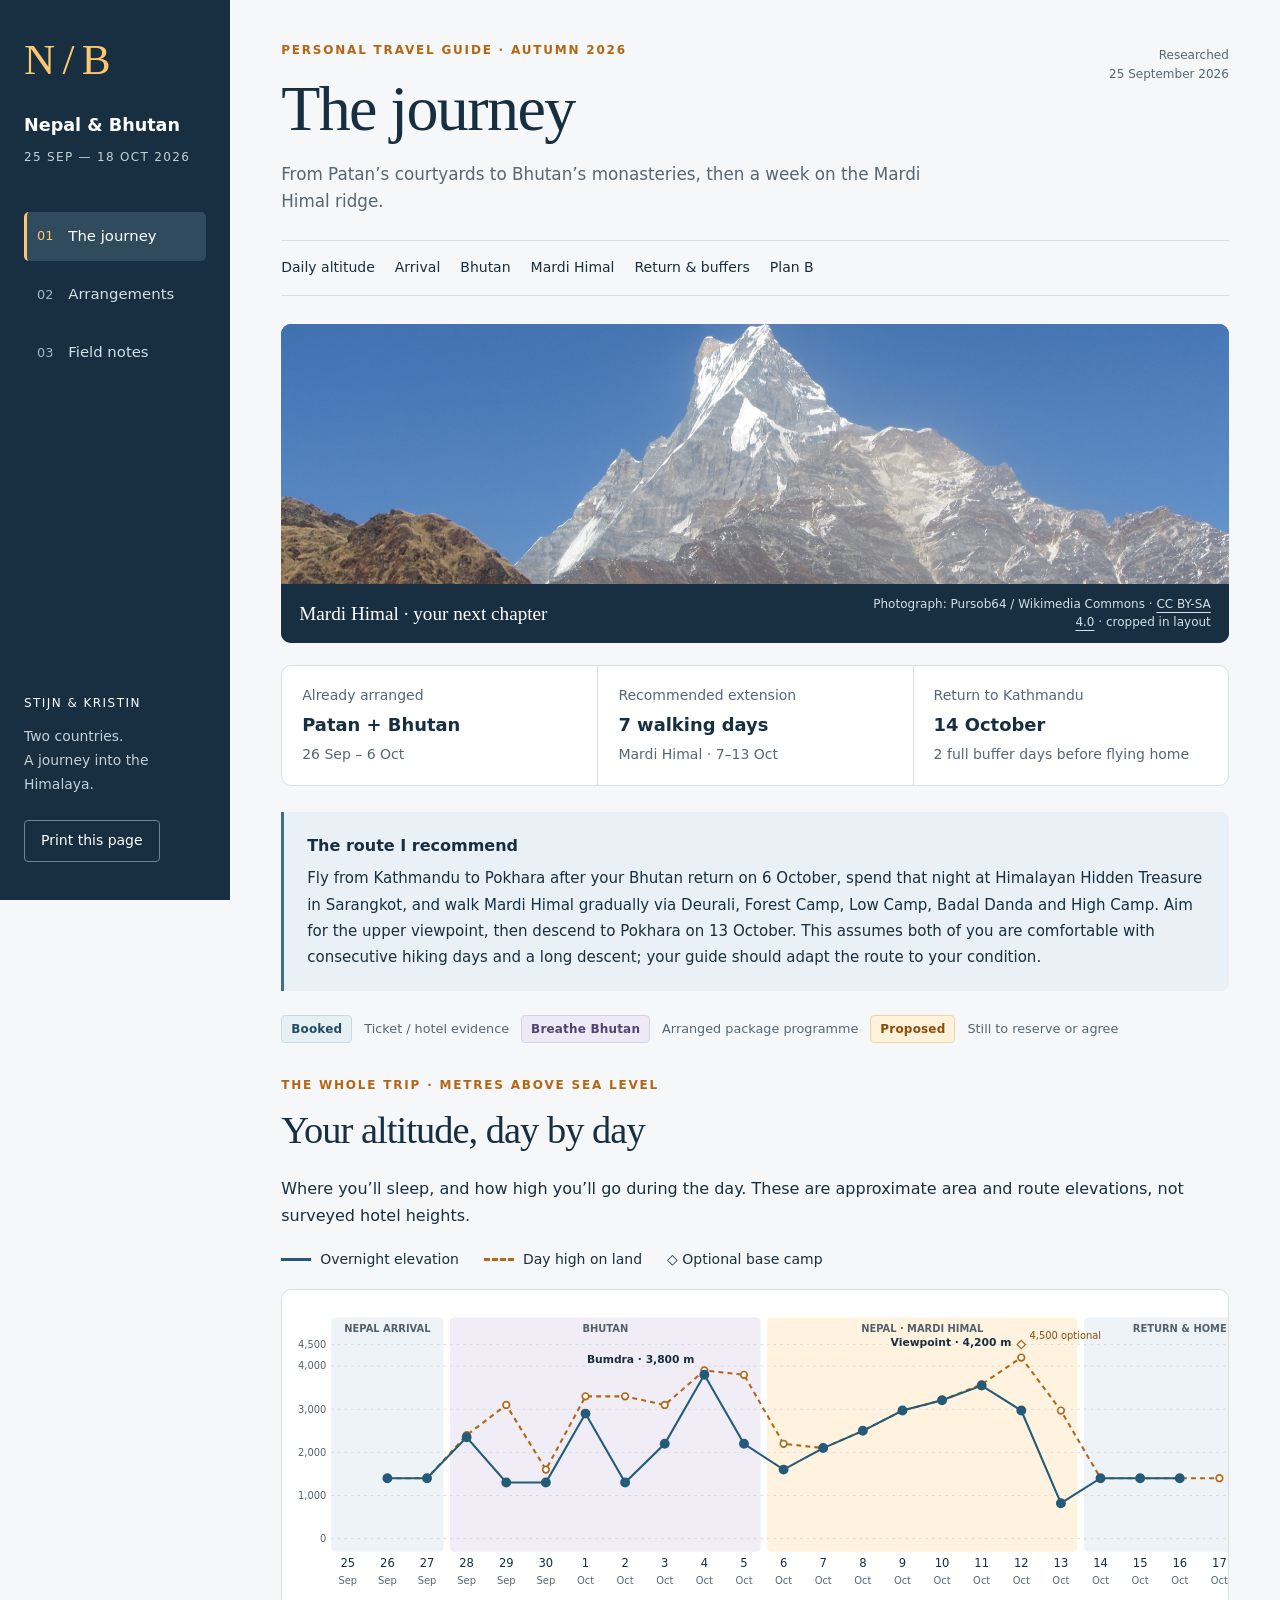
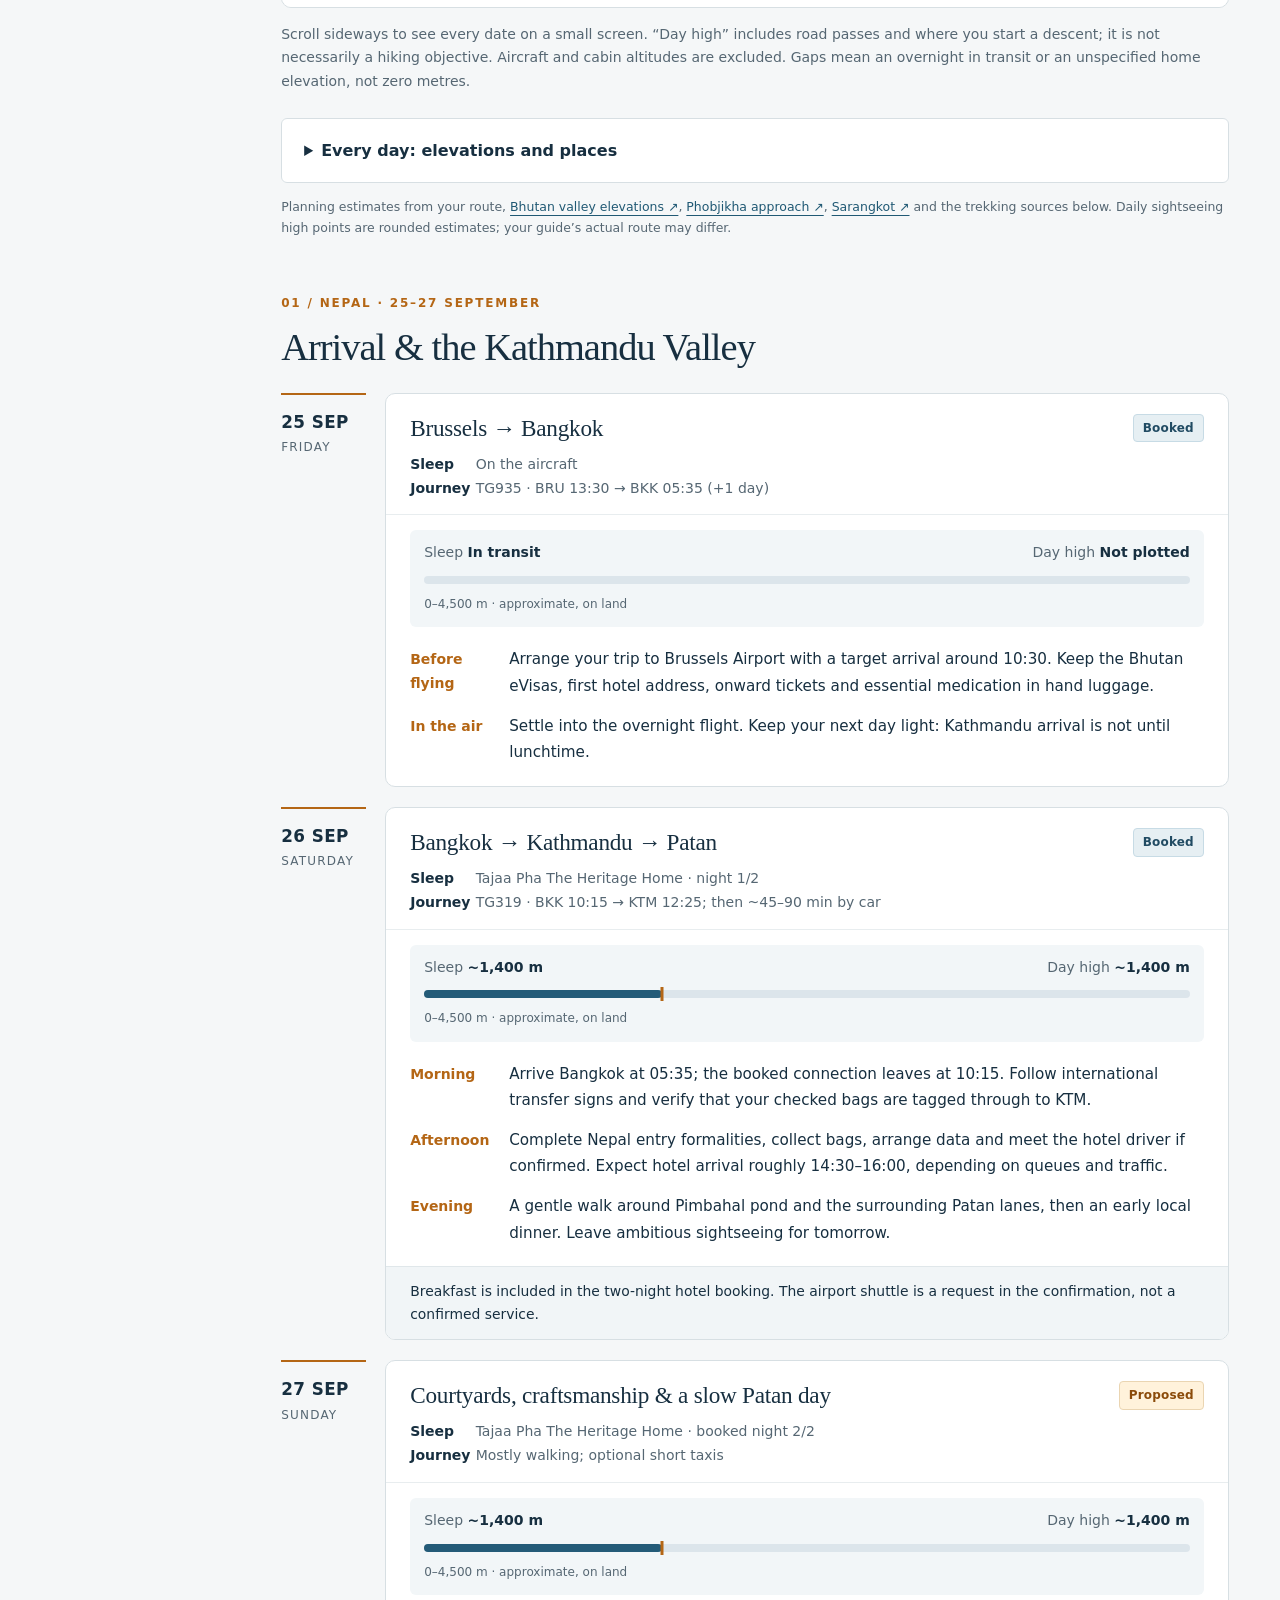
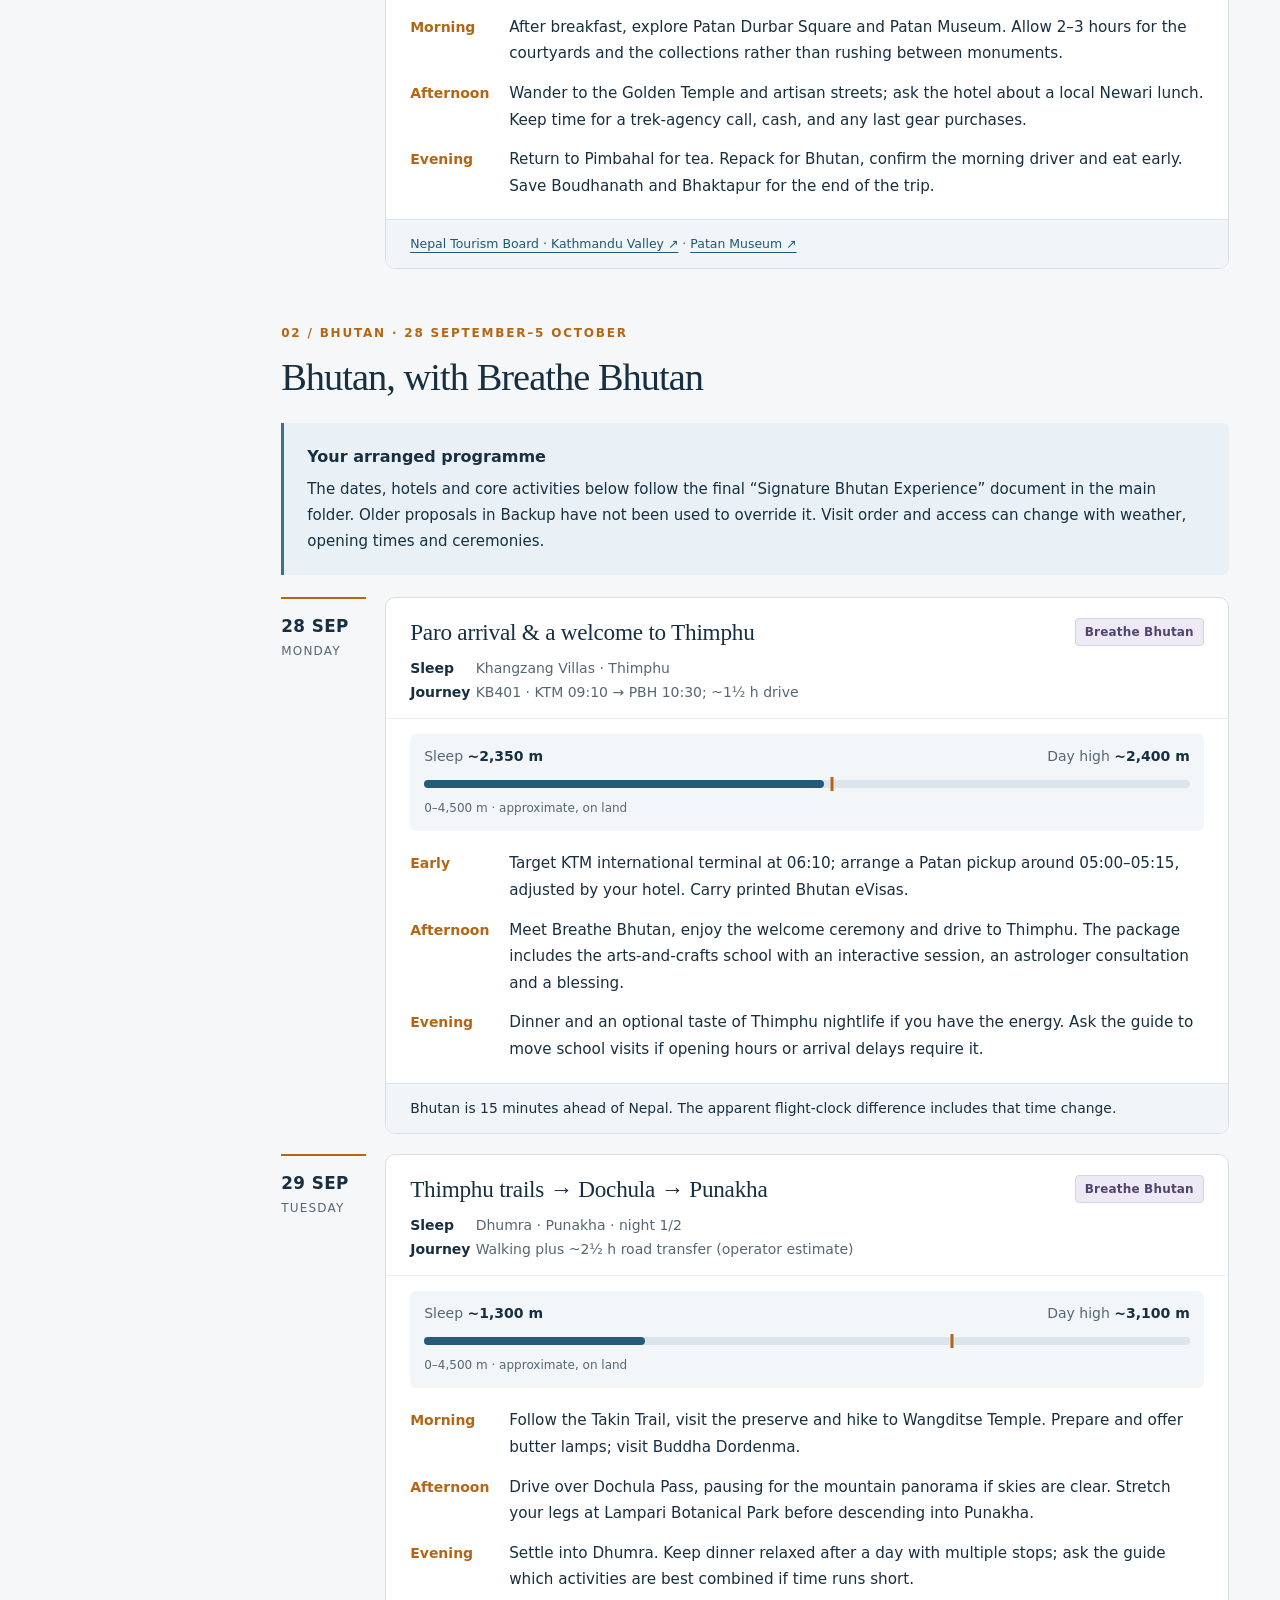
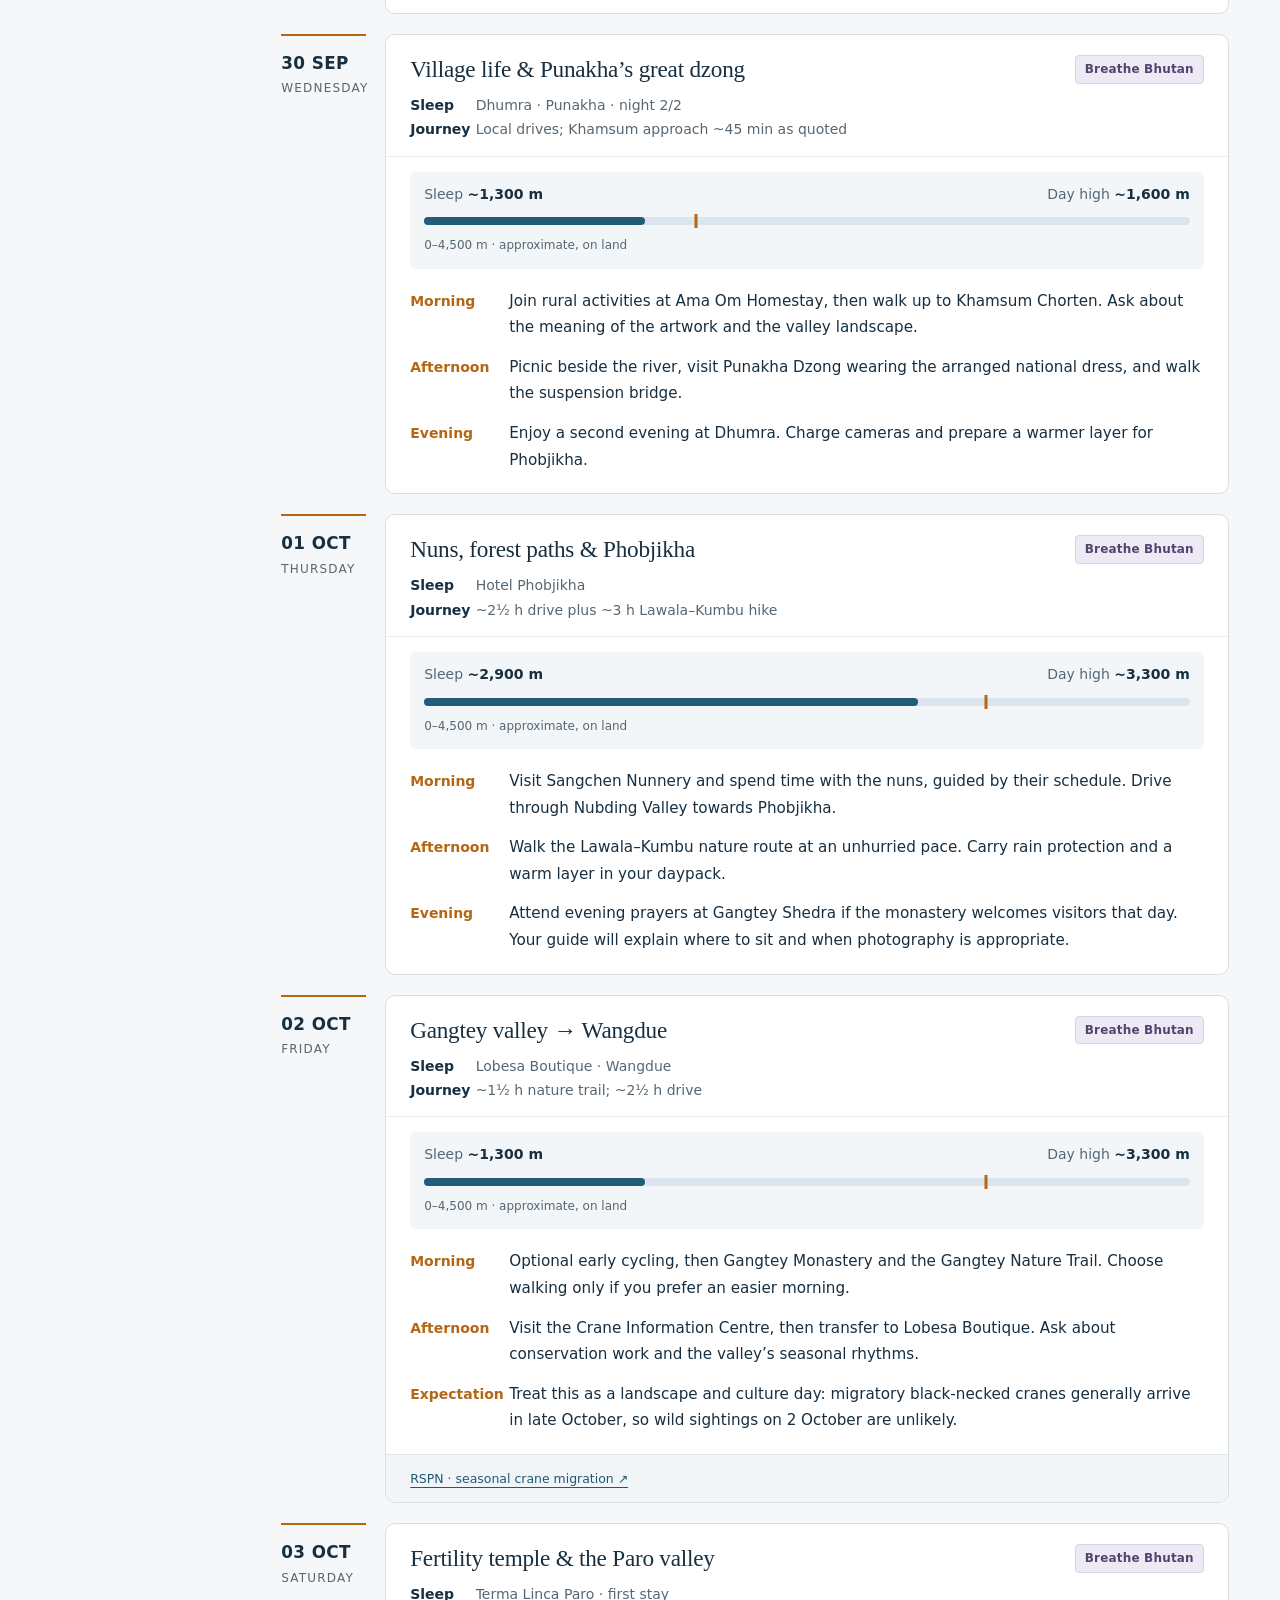
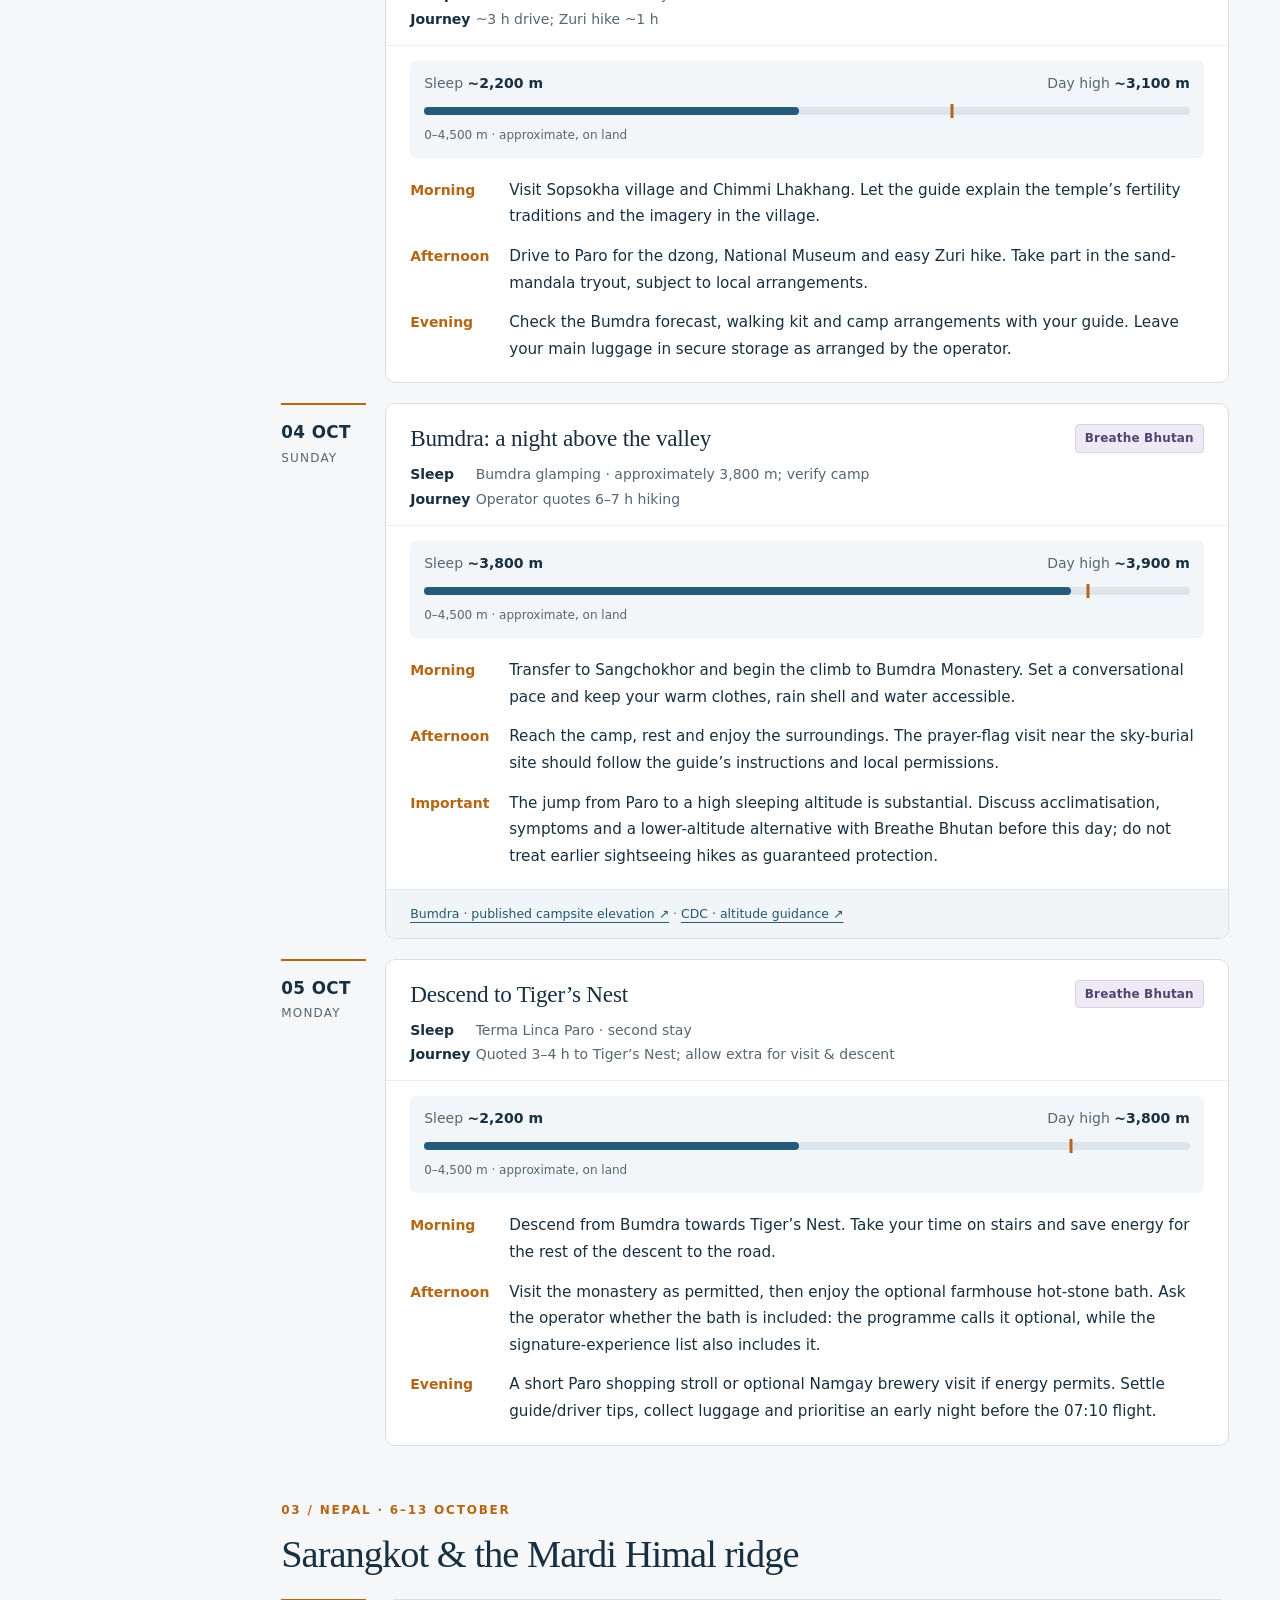
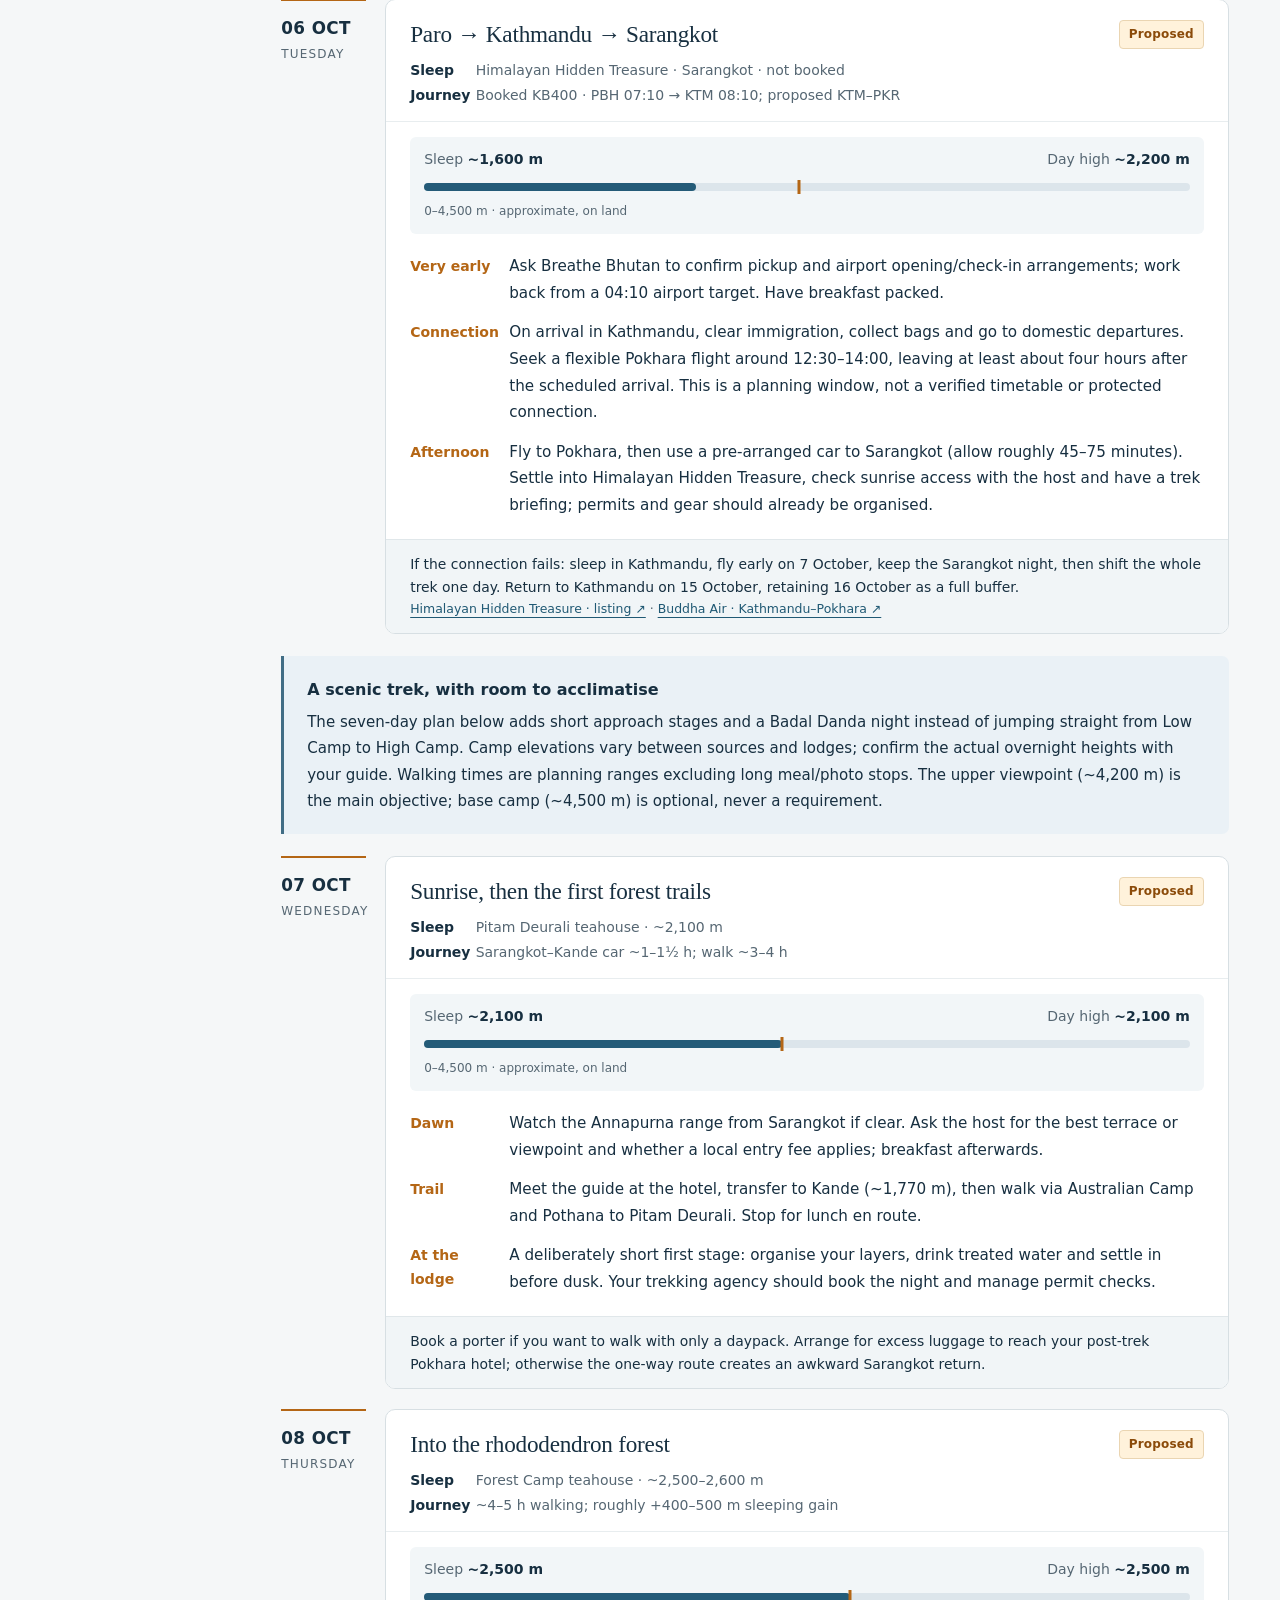
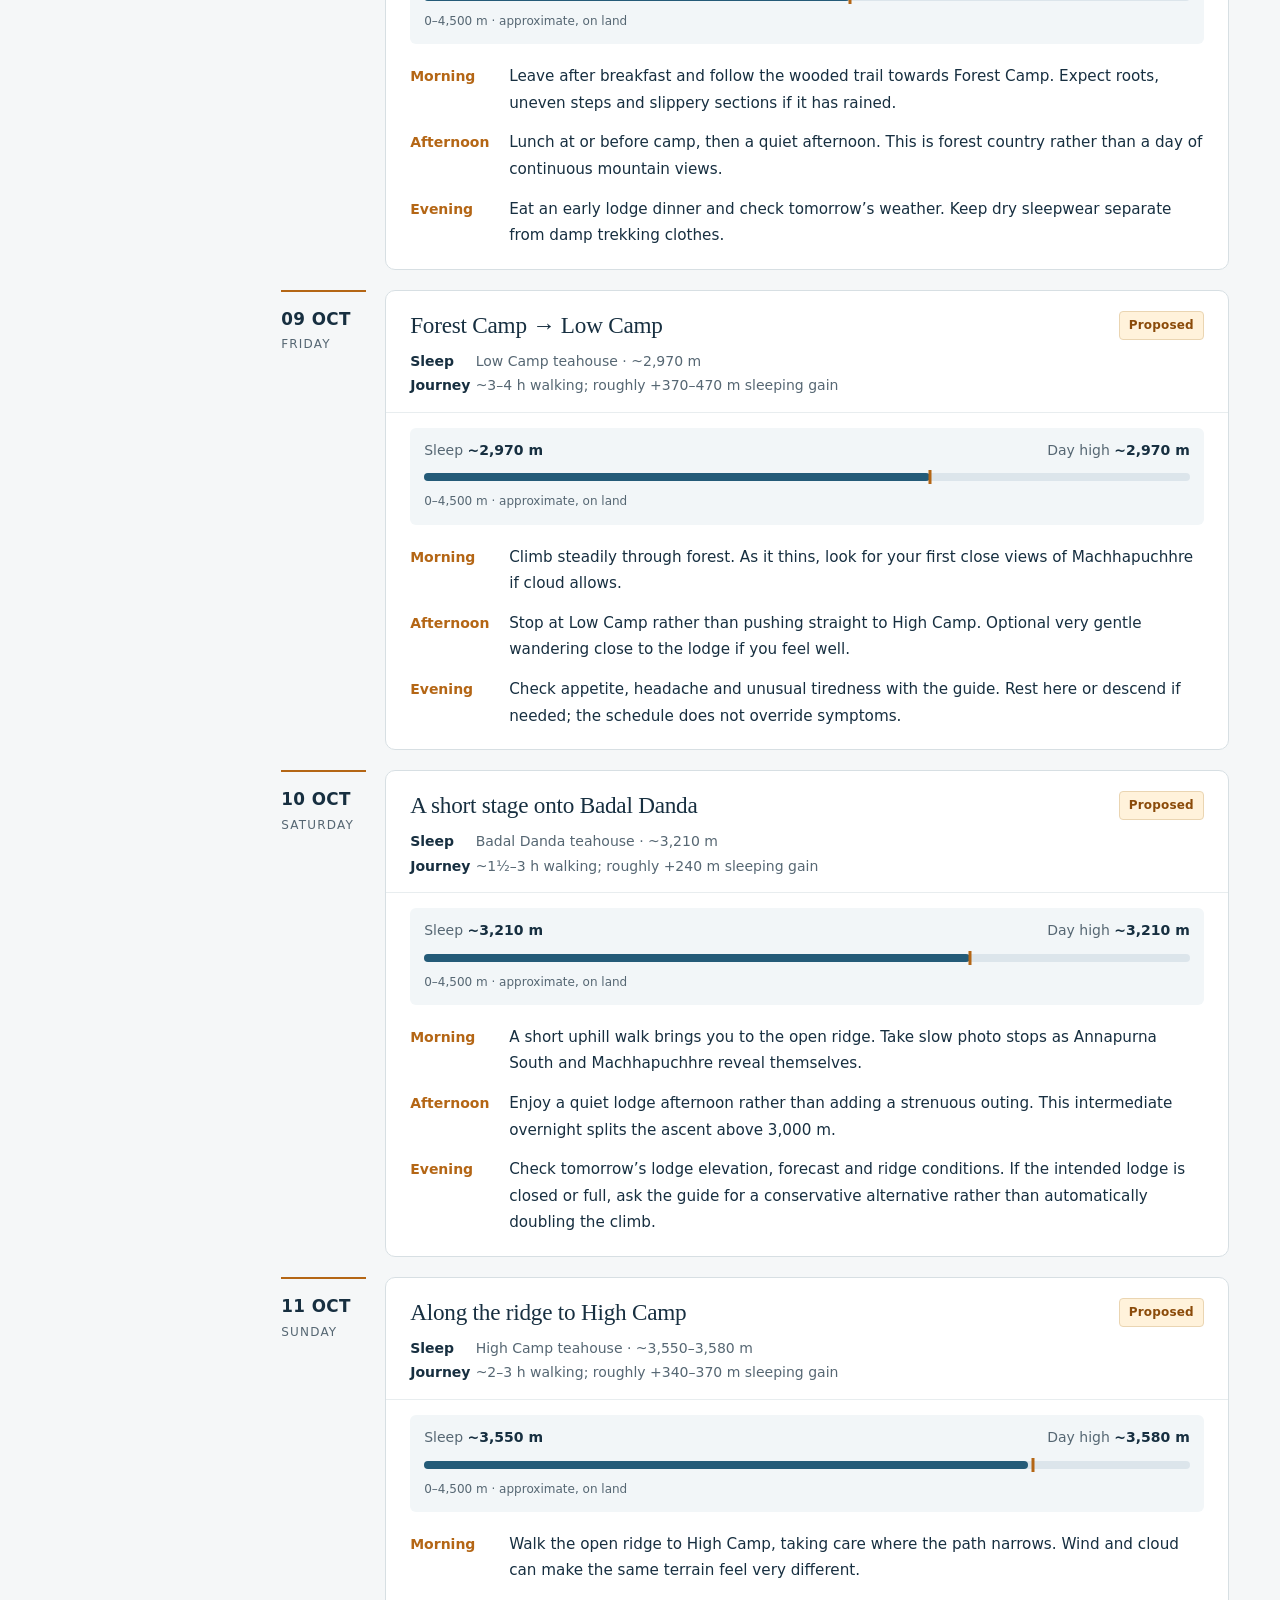
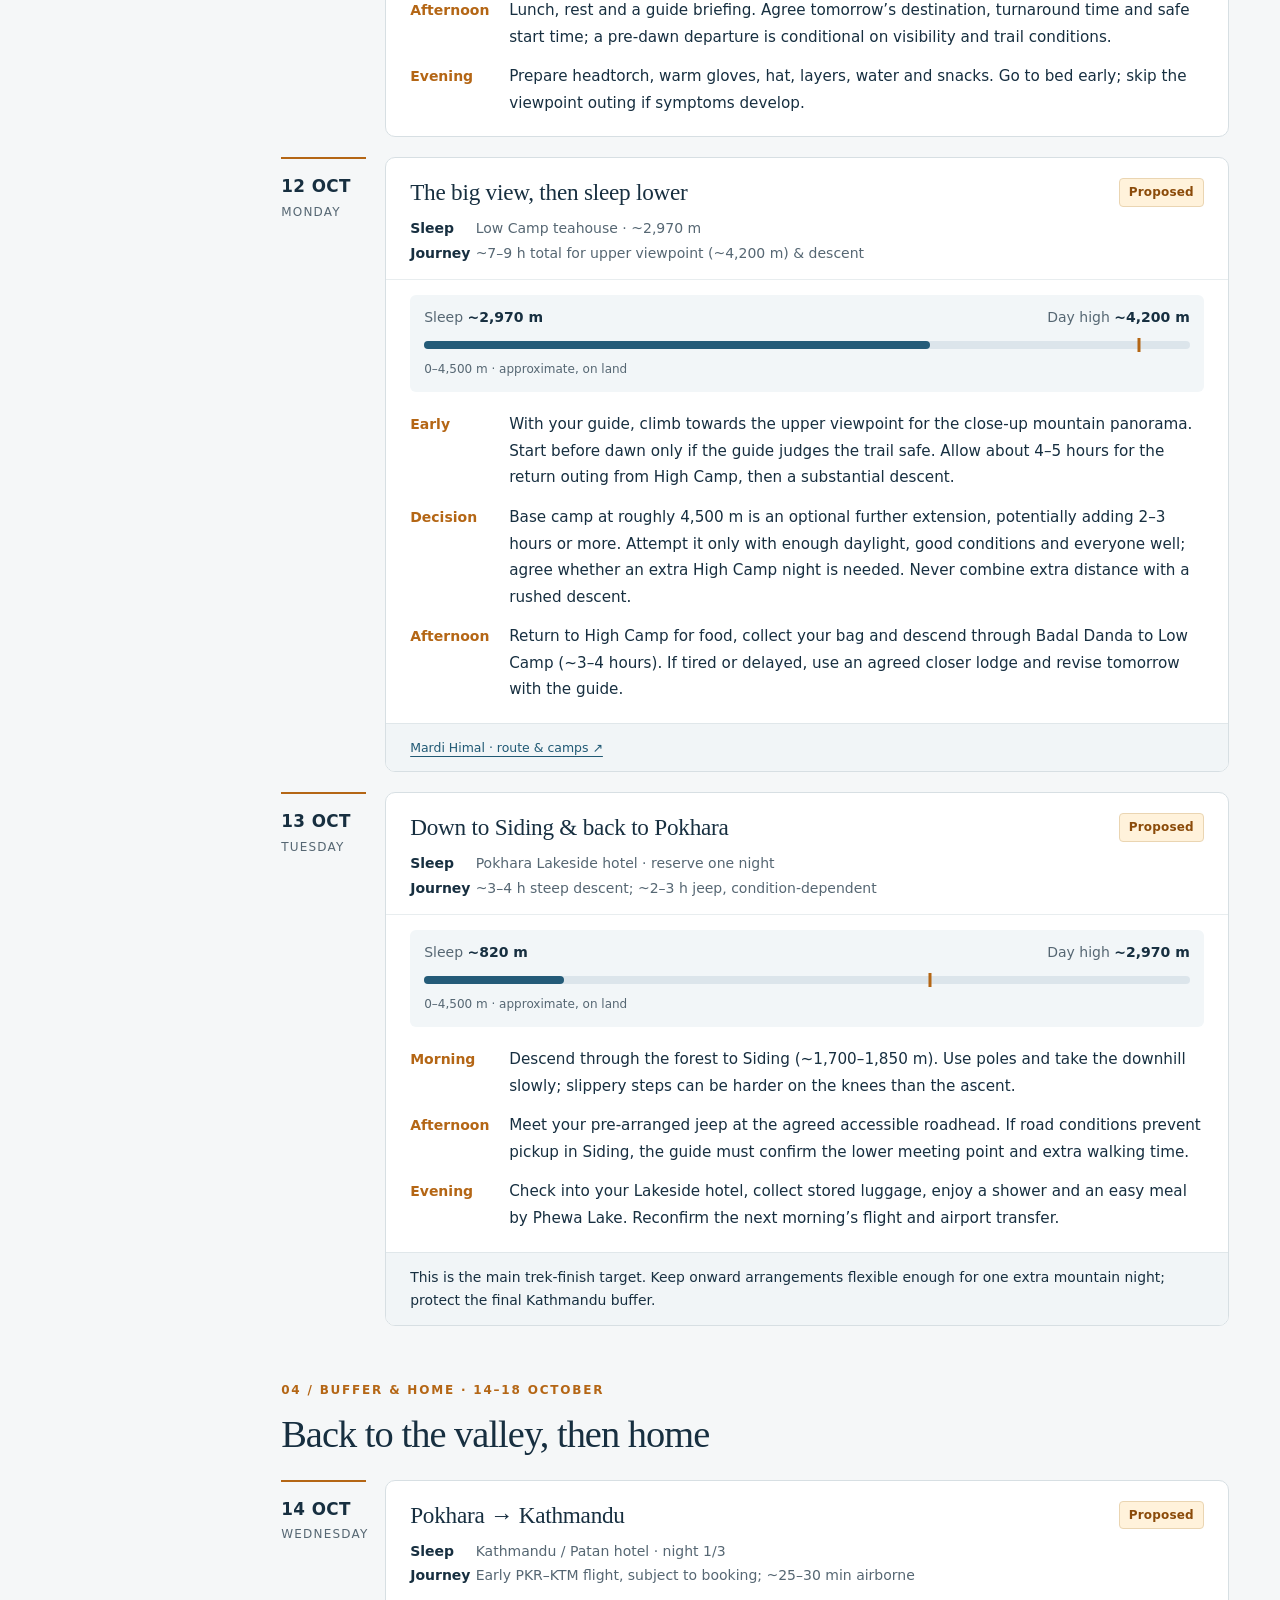
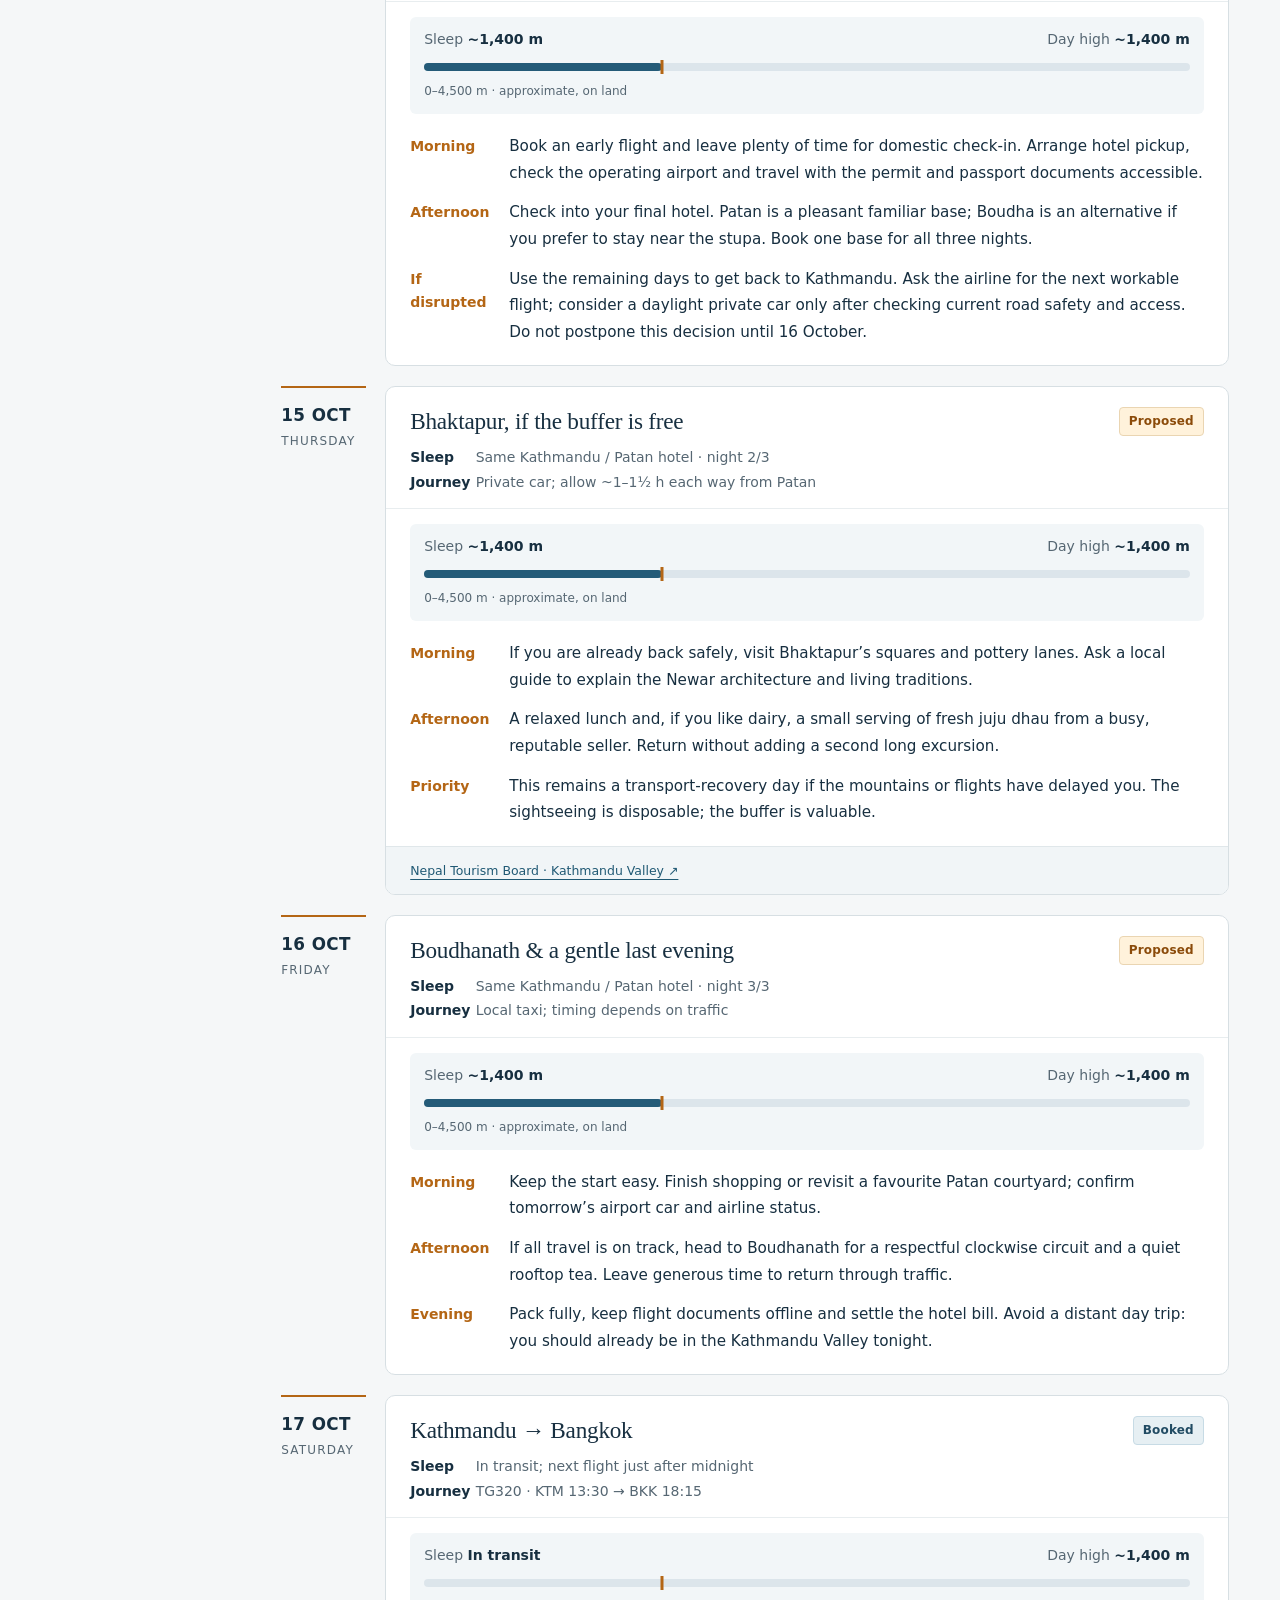
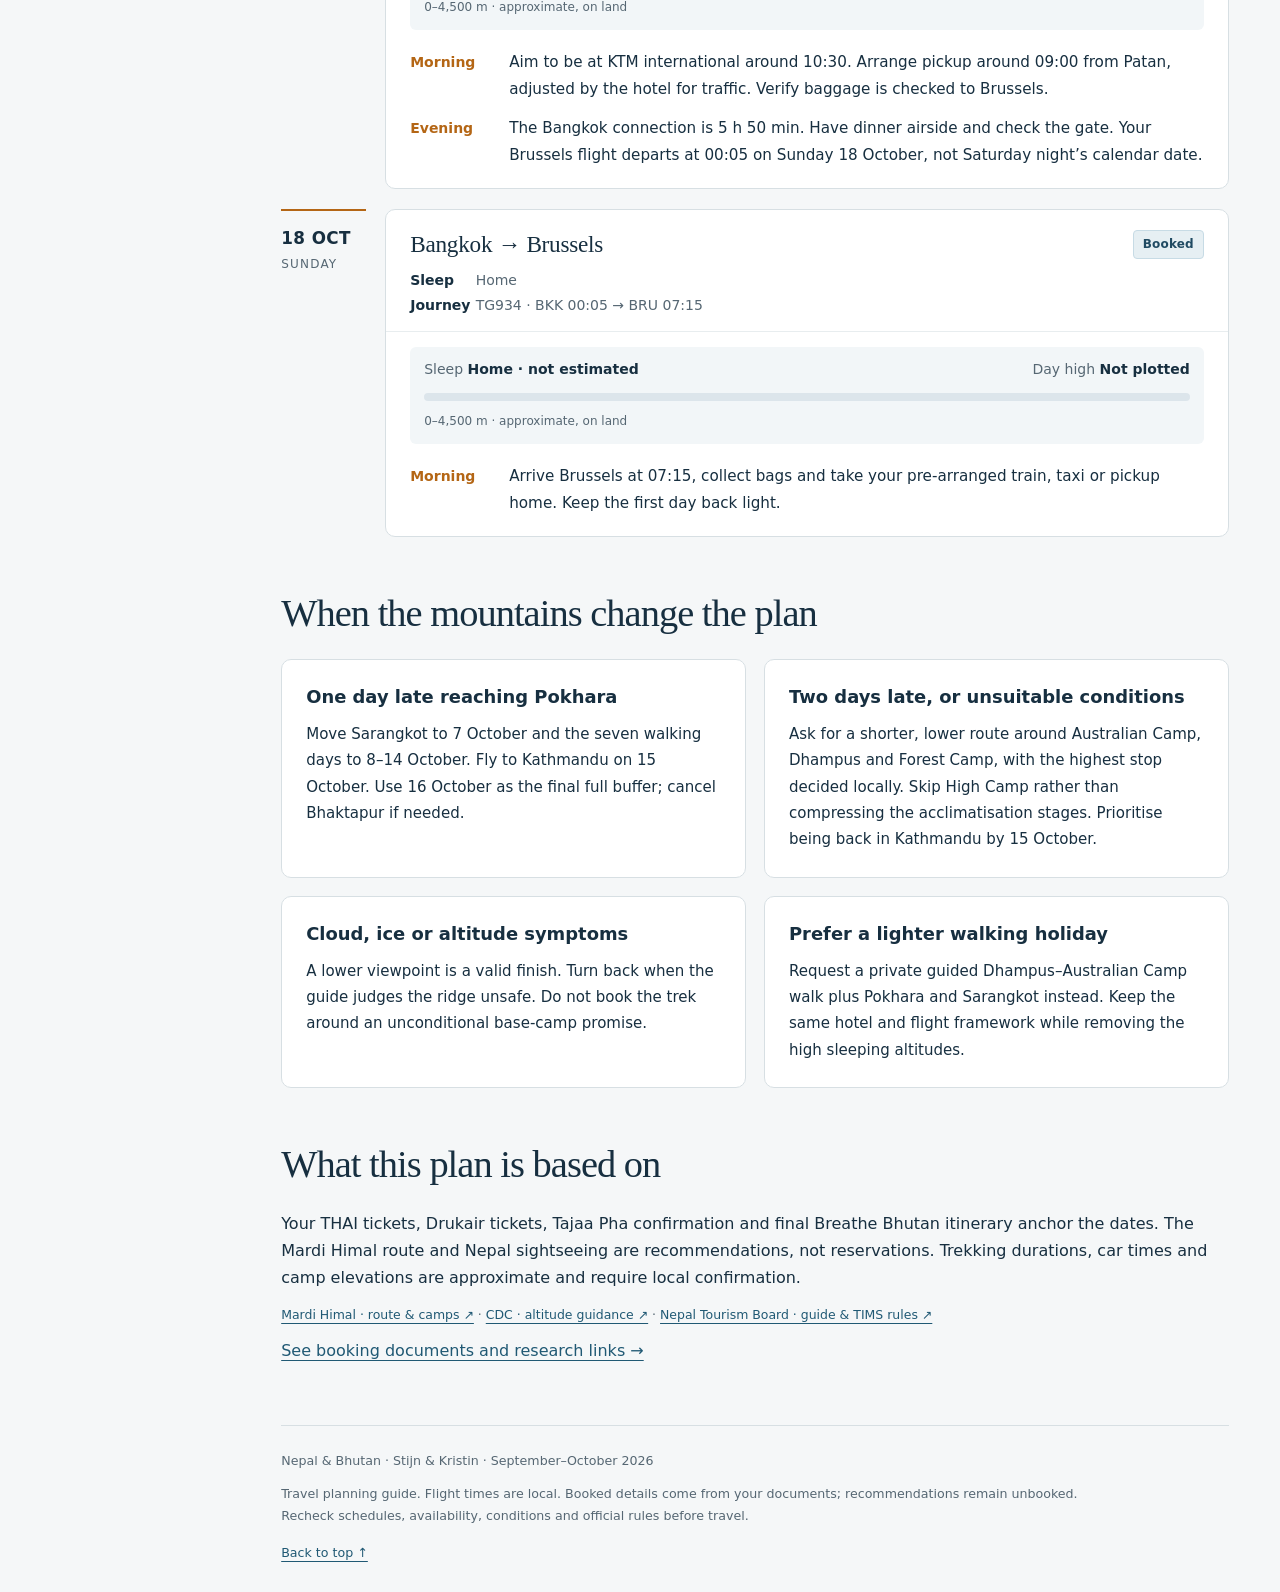
==== index.html @ 724f3aeb "Publish Nepal and Bhutan 2026 travel website" ====
<!doctype html><html lang="en"><head><meta charset="utf-8"><meta name="viewport" content="width=device-width,initial-scale=1"><meta name="description" content="From Patan’s courtyards to Bhutan’s monasteries, then a week on the Mardi Himal ridge."><title>The journey · Nepal & Bhutan 2026</title><link rel="stylesheet" href="style.css"><link rel="icon" type="image/svg+xml" href="data:image/svg+xml,%3Csvg xmlns='http://www.w3.org/2000/svg' viewBox='0 0 40 40'%3E%3Crect width='40' height='40' rx='8' fill='%23172f40'/%3E%3Cpath d='M6 30L18 10l6 10 4-6 7 16' fill='none' stroke='%23ffc76d' stroke-width='3'/%3E%3C/svg%3E"><script src="script.js" defer></script></head><body><a class="skip" href="#main">Skip to content</a><div class="shell"><aside class="sidebar"><a class="brand" href="index.html"><span class="brand-mark">N / B</span><strong>Nepal & Bhutan</strong><span>25 SEP — 18 OCT 2026</span></a><nav aria-label="Main pages"><a href="index.html" aria-current="page"><span>01</span>The journey</a><a href="arrangements.html" ><span>02</span>Arrangements</a><a href="tips.html" ><span>03</span>Field notes</a></nav><div class="side-bottom"><p>STIJN & KRISTIN</p><p>Two countries.<br>A journey into the Himalaya.</p><button class="print" type="button">Print this page</button></div></aside><main id="main"><header class="page-heading"><div><p class="eyebrow">PERSONAL TRAVEL GUIDE · AUTUMN 2026</p><h1>The journey</h1><p class="intro">From Patan’s courtyards to Bhutan’s monasteries, then a week on the Mardi Himal ridge.</p></div><span class="edition">Researched<br><strong>25 September 2026</strong></span></header><nav class="jump" aria-label="On this page"><a href="#altitudes">Daily altitude</a><a href="#nepal-start">Arrival</a><a href="#bhutan">Bhutan</a><a href="#mardi">Mardi Himal</a><a href="#home">Return & buffers</a><a href="#alternatives">Plan B</a></nav><figure class="hero"><img src="mardi-himal.jpg" alt="Machhapuchhre and the Mardi Himal ridge seen from High Camp" width="1800" height="1012"><figcaption><span>Mardi Himal · your next chapter</span><small>Photograph: Pursob64 / Wikimedia Commons · <a href="https://commons.wikimedia.org/wiki/File:Mardi_Himal_High_Camp_View.jpg">CC BY-SA 4.0</a> · cropped in layout</small></figcaption></figure><div class="overview"><div><span>Already arranged</span><strong>Patan + Bhutan</strong><small>26 Sep – 6 Oct</small></div><div><span>Recommended extension</span><strong>7 walking days</strong><small>Mardi Himal · 7–13 Oct</small></div><div><span>Return to Kathmandu</span><strong>14 October</strong><small>2 full buffer days before flying home</small></div></div><aside class="notice "><strong>The route I recommend</strong><p>Fly from Kathmandu to Pokhara after your Bhutan return on 6 October, spend that night at Himalayan Hidden Treasure in Sarangkot, and walk Mardi Himal gradually via Deurali, Forest Camp, Low Camp, Badal Danda and High Camp. Aim for the upper viewpoint, then descend to Pokhara on 13 October. This assumes both of you are comfortable with consecutive hiking days and a long descent; your guide should adapt the route to your condition.</p></aside><p class="legend"><span class="badge booked">Booked</span> Ticket / hotel evidence <span class="badge included">Breathe Bhutan</span> Arranged package programme <span class="badge proposed">Proposed</span> Still to reserve or agree</p><section id="altitudes" class="section altitude-section"><div class="section-title"><span class="eyebrow">THE WHOLE TRIP · METRES ABOVE SEA LEVEL</span><h2>Your altitude, day by day</h2></div><p>Where you’ll sleep, and how high you’ll go during the day. These are approximate area and route elevations, not surveyed hotel heights.</p><div class="altitude-key"><span><i class="alt-key-sleep"></i>Overnight elevation</span><span><i class="alt-key-high"></i>Day high on land</span><span>◇ Optional base camp</span></div><div class="altitude-scroll" tabindex="0" role="region" aria-label="Full-trip altitude chart; scroll horizontally on smaller screens"><svg xmlns="http://www.w3.org/2000/svg" viewBox="0 0 1260 365" role="img" aria-labelledby="alt-chart-title alt-chart-desc"><title id="alt-chart-title">Daily altitude, 25 September to 18 October 2026</title><desc id="alt-chart-desc">Solid blue line: overnight elevation. Dashed amber line: highest planned elevation on land, including road passes and the starting point of descent days. Bumdra overnight about 3,800 metres; Mardi Himal upper viewpoint about 4,200 metres. Travel nights have gaps. A complete daily table follows.</desc><rect x="50" y="15" width="136" height="284" rx="5" fill="#edf3f7"/><text x="118.0" y="33" text-anchor="middle" font-size="12" font-weight="600" fill="#52616c">NEPAL ARRIVAL</text><rect x="194" y="15" width="376" height="284" rx="5" fill="#f0edf6"/><text x="382.0" y="33" text-anchor="middle" font-size="12" font-weight="600" fill="#52616c">BHUTAN</text><rect x="578" y="15" width="376" height="284" rx="5" fill="#fff3df"/><text x="766.0" y="33" text-anchor="middle" font-size="12" font-weight="600" fill="#52616c">NEPAL · MARDI HIMAL</text><rect x="962" y="15" width="232" height="284" rx="5" fill="#edf3f7"/><text x="1078.0" y="33" text-anchor="middle" font-size="12" font-weight="600" fill="#52616c">RETURN &amp; HOME</text><line x1="50" y1="283.0" x2="1200" y2="283.0" stroke="#ced8de" stroke-dasharray="3 5"/><text x="44" y="287.0" text-anchor="end" font-size="12" fill="#52616c">0</text><line x1="50" y1="230.77777777777777" x2="1200" y2="230.77777777777777" stroke="#ced8de" stroke-dasharray="3 5"/><text x="44" y="234.77777777777777" text-anchor="end" font-size="12" fill="#52616c">1,000</text><line x1="50" y1="178.55555555555554" x2="1200" y2="178.55555555555554" stroke="#ced8de" stroke-dasharray="3 5"/><text x="44" y="182.55555555555554" text-anchor="end" font-size="12" fill="#52616c">2,000</text><line x1="50" y1="126.33333333333334" x2="1200" y2="126.33333333333334" stroke="#ced8de" stroke-dasharray="3 5"/><text x="44" y="130.33333333333334" text-anchor="end" font-size="12" fill="#52616c">3,000</text><line x1="50" y1="74.11111111111111" x2="1200" y2="74.11111111111111" stroke="#ced8de" stroke-dasharray="3 5"/><text x="44" y="78.11111111111111" text-anchor="end" font-size="12" fill="#52616c">4,000</text><line x1="50" y1="48.0" x2="1200" y2="48.0" stroke="#ced8de" stroke-dasharray="3 5"/><text x="44" y="52.0" text-anchor="end" font-size="12" fill="#52616c">4,500</text><polyline points="118,209.89 166,209.89 214,157.67 262,121.11 310,199.44 358,110.67 406,110.67 454,121.11 502,79.33 550,84.56 598,168.11 646,173.33 694,152.44 742,127.90 790,115.37 838,96.04 886,63.67 934,127.90 982,209.89 1030,209.89 1078,209.89 1126,209.89" fill="none" stroke="#b46615" stroke-width="2.5" stroke-dasharray="6 5"/><circle cx="118" cy="209.89" r="4" fill="#fff" stroke="#b46615" stroke-width="2"><title>26 Sep: day high ~1,400 m · Patan</title></circle><circle cx="166" cy="209.89" r="4" fill="#fff" stroke="#b46615" stroke-width="2"><title>27 Sep: day high ~1,400 m · Patan</title></circle><circle cx="214" cy="157.67" r="4" fill="#fff" stroke="#b46615" stroke-width="2"><title>28 Sep: day high ~2,400 m · Thimphu</title></circle><circle cx="262" cy="121.11" r="4" fill="#fff" stroke="#b46615" stroke-width="2"><title>29 Sep: day high ~3,100 m · Punakha</title></circle><circle cx="310" cy="199.44" r="4" fill="#fff" stroke="#b46615" stroke-width="2"><title>30 Sep: day high ~1,600 m · Punakha</title></circle><circle cx="358" cy="110.67" r="4" fill="#fff" stroke="#b46615" stroke-width="2"><title>1 Oct: day high ~3,300 m · Phobjikha</title></circle><circle cx="406" cy="110.67" r="4" fill="#fff" stroke="#b46615" stroke-width="2"><title>2 Oct: day high ~3,300 m · Wangdue / Lobesa</title></circle><circle cx="454" cy="121.11" r="4" fill="#fff" stroke="#b46615" stroke-width="2"><title>3 Oct: day high ~3,100 m · Paro</title></circle><circle cx="502" cy="79.33" r="4" fill="#fff" stroke="#b46615" stroke-width="2"><title>4 Oct: day high ~3,900 m · Bumdra camp</title></circle><circle cx="550" cy="84.56" r="4" fill="#fff" stroke="#b46615" stroke-width="2"><title>5 Oct: day high ~3,800 m · Paro</title></circle><circle cx="598" cy="168.11" r="4" fill="#fff" stroke="#b46615" stroke-width="2"><title>6 Oct: day high ~2,200 m · Sarangkot</title></circle><circle cx="646" cy="173.33" r="4" fill="#fff" stroke="#b46615" stroke-width="2"><title>7 Oct: day high ~2,100 m · Pitam Deurali</title></circle><circle cx="694" cy="152.44" r="4" fill="#fff" stroke="#b46615" stroke-width="2"><title>8 Oct: day high ~2,500 m · Forest Camp</title></circle><circle cx="742" cy="127.90" r="4" fill="#fff" stroke="#b46615" stroke-width="2"><title>9 Oct: day high ~2,970 m · Low Camp</title></circle><circle cx="790" cy="115.37" r="4" fill="#fff" stroke="#b46615" stroke-width="2"><title>10 Oct: day high ~3,210 m · Badal Danda</title></circle><circle cx="838" cy="96.04" r="4" fill="#fff" stroke="#b46615" stroke-width="2"><title>11 Oct: day high ~3,580 m · High Camp</title></circle><circle cx="886" cy="63.67" r="4" fill="#fff" stroke="#b46615" stroke-width="2"><title>12 Oct: day high ~4,200 m · Low Camp</title></circle><circle cx="934" cy="127.90" r="4" fill="#fff" stroke="#b46615" stroke-width="2"><title>13 Oct: day high ~2,970 m · Pokhara</title></circle><circle cx="982" cy="209.89" r="4" fill="#fff" stroke="#b46615" stroke-width="2"><title>14 Oct: day high ~1,400 m · Kathmandu / Patan</title></circle><circle cx="1030" cy="209.89" r="4" fill="#fff" stroke="#b46615" stroke-width="2"><title>15 Oct: day high ~1,400 m · Kathmandu / Patan</title></circle><circle cx="1078" cy="209.89" r="4" fill="#fff" stroke="#b46615" stroke-width="2"><title>16 Oct: day high ~1,400 m · Kathmandu / Patan</title></circle><circle cx="1126" cy="209.89" r="4" fill="#fff" stroke="#b46615" stroke-width="2"><title>17 Oct: day high ~1,400 m · In transit</title></circle><polyline points="118,209.89 166,209.89 214,160.28 262,215.11 310,215.11 358,131.56 406,215.11 454,168.11 502,84.56 550,168.11 598,199.44 646,173.33 694,152.44 742,127.90 790,115.37 838,97.61 886,127.90 934,240.18 982,209.89 1030,209.89 1078,209.89" fill="none" stroke="#245b78" stroke-width="2.5" stroke-dasharray=""/><circle cx="118" cy="209.89" r="5" fill="#245b78" stroke="#245b78" stroke-width="2"><title>26 Sep: sleep ~1,400 m · Patan</title></circle><circle cx="166" cy="209.89" r="5" fill="#245b78" stroke="#245b78" stroke-width="2"><title>27 Sep: sleep ~1,400 m · Patan</title></circle><circle cx="214" cy="160.28" r="5" fill="#245b78" stroke="#245b78" stroke-width="2"><title>28 Sep: sleep ~2,350 m · Thimphu</title></circle><circle cx="262" cy="215.11" r="5" fill="#245b78" stroke="#245b78" stroke-width="2"><title>29 Sep: sleep ~1,300 m · Punakha</title></circle><circle cx="310" cy="215.11" r="5" fill="#245b78" stroke="#245b78" stroke-width="2"><title>30 Sep: sleep ~1,300 m · Punakha</title></circle><circle cx="358" cy="131.56" r="5" fill="#245b78" stroke="#245b78" stroke-width="2"><title>1 Oct: sleep ~2,900 m · Phobjikha</title></circle><circle cx="406" cy="215.11" r="5" fill="#245b78" stroke="#245b78" stroke-width="2"><title>2 Oct: sleep ~1,300 m · Wangdue / Lobesa</title></circle><circle cx="454" cy="168.11" r="5" fill="#245b78" stroke="#245b78" stroke-width="2"><title>3 Oct: sleep ~2,200 m · Paro</title></circle><circle cx="502" cy="84.56" r="5" fill="#245b78" stroke="#245b78" stroke-width="2"><title>4 Oct: sleep ~3,800 m · Bumdra camp</title></circle><circle cx="550" cy="168.11" r="5" fill="#245b78" stroke="#245b78" stroke-width="2"><title>5 Oct: sleep ~2,200 m · Paro</title></circle><circle cx="598" cy="199.44" r="5" fill="#245b78" stroke="#245b78" stroke-width="2"><title>6 Oct: sleep ~1,600 m · Sarangkot</title></circle><circle cx="646" cy="173.33" r="5" fill="#245b78" stroke="#245b78" stroke-width="2"><title>7 Oct: sleep ~2,100 m · Pitam Deurali</title></circle><circle cx="694" cy="152.44" r="5" fill="#245b78" stroke="#245b78" stroke-width="2"><title>8 Oct: sleep ~2,500 m · Forest Camp</title></circle><circle cx="742" cy="127.90" r="5" fill="#245b78" stroke="#245b78" stroke-width="2"><title>9 Oct: sleep ~2,970 m · Low Camp</title></circle><circle cx="790" cy="115.37" r="5" fill="#245b78" stroke="#245b78" stroke-width="2"><title>10 Oct: sleep ~3,210 m · Badal Danda</title></circle><circle cx="838" cy="97.61" r="5" fill="#245b78" stroke="#245b78" stroke-width="2"><title>11 Oct: sleep ~3,550 m · High Camp</title></circle><circle cx="886" cy="127.90" r="5" fill="#245b78" stroke="#245b78" stroke-width="2"><title>12 Oct: sleep ~2,970 m · Low Camp</title></circle><circle cx="934" cy="240.18" r="5" fill="#245b78" stroke="#245b78" stroke-width="2"><title>13 Oct: sleep ~820 m · Pokhara</title></circle><circle cx="982" cy="209.89" r="5" fill="#245b78" stroke="#245b78" stroke-width="2"><title>14 Oct: sleep ~1,400 m · Kathmandu / Patan</title></circle><circle cx="1030" cy="209.89" r="5" fill="#245b78" stroke="#245b78" stroke-width="2"><title>15 Oct: sleep ~1,400 m · Kathmandu / Patan</title></circle><circle cx="1078" cy="209.89" r="5" fill="#245b78" stroke="#245b78" stroke-width="2"><title>16 Oct: sleep ~1,400 m · Kathmandu / Patan</title></circle><text x="70" y="318" text-anchor="middle" font-size="14" fill="#172f40">25</text><text x="70" y="338" text-anchor="middle" font-size="12" fill="#566773">Sep</text><text x="118" y="318" text-anchor="middle" font-size="14" fill="#172f40">26</text><text x="118" y="338" text-anchor="middle" font-size="12" fill="#566773">Sep</text><text x="166" y="318" text-anchor="middle" font-size="14" fill="#172f40">27</text><text x="166" y="338" text-anchor="middle" font-size="12" fill="#566773">Sep</text><text x="214" y="318" text-anchor="middle" font-size="14" fill="#172f40">28</text><text x="214" y="338" text-anchor="middle" font-size="12" fill="#566773">Sep</text><text x="262" y="318" text-anchor="middle" font-size="14" fill="#172f40">29</text><text x="262" y="338" text-anchor="middle" font-size="12" fill="#566773">Sep</text><text x="310" y="318" text-anchor="middle" font-size="14" fill="#172f40">30</text><text x="310" y="338" text-anchor="middle" font-size="12" fill="#566773">Sep</text><text x="358" y="318" text-anchor="middle" font-size="14" fill="#172f40">1</text><text x="358" y="338" text-anchor="middle" font-size="12" fill="#566773">Oct</text><text x="406" y="318" text-anchor="middle" font-size="14" fill="#172f40">2</text><text x="406" y="338" text-anchor="middle" font-size="12" fill="#566773">Oct</text><text x="454" y="318" text-anchor="middle" font-size="14" fill="#172f40">3</text><text x="454" y="338" text-anchor="middle" font-size="12" fill="#566773">Oct</text><text x="502" y="318" text-anchor="middle" font-size="14" fill="#172f40">4</text><text x="502" y="338" text-anchor="middle" font-size="12" fill="#566773">Oct</text><text x="550" y="318" text-anchor="middle" font-size="14" fill="#172f40">5</text><text x="550" y="338" text-anchor="middle" font-size="12" fill="#566773">Oct</text><text x="598" y="318" text-anchor="middle" font-size="14" fill="#172f40">6</text><text x="598" y="338" text-anchor="middle" font-size="12" fill="#566773">Oct</text><text x="646" y="318" text-anchor="middle" font-size="14" fill="#172f40">7</text><text x="646" y="338" text-anchor="middle" font-size="12" fill="#566773">Oct</text><text x="694" y="318" text-anchor="middle" font-size="14" fill="#172f40">8</text><text x="694" y="338" text-anchor="middle" font-size="12" fill="#566773">Oct</text><text x="742" y="318" text-anchor="middle" font-size="14" fill="#172f40">9</text><text x="742" y="338" text-anchor="middle" font-size="12" fill="#566773">Oct</text><text x="790" y="318" text-anchor="middle" font-size="14" fill="#172f40">10</text><text x="790" y="338" text-anchor="middle" font-size="12" fill="#566773">Oct</text><text x="838" y="318" text-anchor="middle" font-size="14" fill="#172f40">11</text><text x="838" y="338" text-anchor="middle" font-size="12" fill="#566773">Oct</text><text x="886" y="318" text-anchor="middle" font-size="14" fill="#172f40">12</text><text x="886" y="338" text-anchor="middle" font-size="12" fill="#566773">Oct</text><text x="934" y="318" text-anchor="middle" font-size="14" fill="#172f40">13</text><text x="934" y="338" text-anchor="middle" font-size="12" fill="#566773">Oct</text><text x="982" y="318" text-anchor="middle" font-size="14" fill="#172f40">14</text><text x="982" y="338" text-anchor="middle" font-size="12" fill="#566773">Oct</text><text x="1030" y="318" text-anchor="middle" font-size="14" fill="#172f40">15</text><text x="1030" y="338" text-anchor="middle" font-size="12" fill="#566773">Oct</text><text x="1078" y="318" text-anchor="middle" font-size="14" fill="#172f40">16</text><text x="1078" y="338" text-anchor="middle" font-size="12" fill="#566773">Oct</text><text x="1126" y="318" text-anchor="middle" font-size="14" fill="#172f40">17</text><text x="1126" y="338" text-anchor="middle" font-size="12" fill="#566773">Oct</text><text x="1174" y="318" text-anchor="middle" font-size="14" fill="#172f40">18</text><text x="1174" y="338" text-anchor="middle" font-size="12" fill="#566773">Oct</text><path d="M886 43.0l5 5-5 5-5-5z" fill="#fff" stroke="#b46615" stroke-width="1.5"/><text x="896" y="41.0" fill="#8b4b0a" font-size="12">4,500 optional</text><text x="490" y="70.55555555555554" text-anchor="end" font-size="13" font-weight="600" fill="#172f40">Bumdra · 3,800 m</text><text x="874" y="49.66666666666666" text-anchor="end" font-size="13" font-weight="600" fill="#172f40">Viewpoint · 4,200 m</text></svg></div><p class="muted">Scroll sideways to see every date on a small screen. “Day high” includes road passes and where you start a descent; it is not necessarily a hiking objective. Aircraft and cabin altitudes are excluded. Gaps mean an overnight in transit or an unspecified home elevation, not zero metres.</p><details class="altitude-data"><summary>Every day: elevations and places</summary><div class="table-wrap"><table><thead><tr><th>Date</th><th>Overnight place</th><th>Sleep</th><th>Day high</th><th>What the estimate includes</th></tr></thead><tbody><tr><td><a href="#alt-day-0">25 Sep</a></td><td>In flight</td><td>—</td><td>—</td><td>Overnight flight; aircraft altitude excluded.</td></tr><tr><td><a href="#alt-day-1">26 Sep</a></td><td>Patan</td><td>~1,400 m</td><td>~1,400 m</td><td>Arrival in the Kathmandu Valley.</td></tr><tr><td><a href="#alt-day-2">27 Sep</a></td><td>Patan</td><td>~1,400 m</td><td>~1,400 m</td><td>Patan sightseeing.</td></tr><tr><td><a href="#alt-day-3">28 Sep</a></td><td>Thimphu</td><td>~2,350 m</td><td>~2,400 m</td><td>Paro arrival and Thimphu sightseeing; approximate valley elevations.</td></tr><tr><td><a href="#alt-day-4">29 Sep</a></td><td>Punakha</td><td>~1,300 m</td><td>~3,100 m</td><td>Day high at Dochula Pass, reached by road.</td></tr><tr><td><a href="#alt-day-5">30 Sep</a></td><td>Punakha</td><td>~1,300 m</td><td>~1,600 m</td><td>Approximate high point on the Khamsum Chorten outing.</td></tr><tr><td><a href="#alt-day-6">1 Oct</a></td><td>Phobjikha</td><td>~2,900 m</td><td>~3,300 m</td><td>Lawala pass / nature hike; exact route may vary.</td></tr><tr><td><a href="#alt-day-7">2 Oct</a></td><td>Wangdue / Lobesa</td><td>~1,300 m</td><td>~3,300 m</td><td>Valley walk and return over the pass by road.</td></tr><tr><td><a href="#alt-day-8">3 Oct</a></td><td>Paro</td><td>~2,200 m</td><td>~3,100 m</td><td>Drive back over Dochula; Paro visits and Zuri hike.</td></tr><tr><td><a href="#alt-day-9">4 Oct</a></td><td>Bumdra camp</td><td>~3,800 m</td><td>~3,900 m</td><td>Camp about 3,800 m; nearby monastery / prayer-flag visit estimated up to 3,900 m.</td></tr><tr><td><a href="#alt-day-10">5 Oct</a></td><td>Paro</td><td>~2,200 m</td><td>~3,800 m</td><td>Start at Bumdra, descend via Tiger’s Nest (about 3,100 m).</td></tr><tr><td><a href="#alt-day-11">6 Oct</a></td><td>Sarangkot</td><td>~1,600 m</td><td>~2,200 m</td><td>Start in Paro; flight elevations excluded. Sarangkot hotel area about 1,600 m.</td></tr><tr><td><a href="#alt-day-12">7 Oct</a></td><td>Pitam Deurali</td><td>~2,100 m</td><td>~2,100 m</td><td>Sarangkot sunrise, Kande and Australian Camp approach.</td></tr><tr><td><a href="#alt-day-13">8 Oct</a></td><td>Forest Camp</td><td>~2,500 m</td><td>~2,500 m</td><td>Approximate camp elevation; lodges may sit slightly higher.</td></tr><tr><td><a href="#alt-day-14">9 Oct</a></td><td>Low Camp</td><td>~2,970 m</td><td>~2,970 m</td><td>Steady forest ascent.</td></tr><tr><td><a href="#alt-day-15">10 Oct</a></td><td>Badal Danda</td><td>~3,210 m</td><td>~3,210 m</td><td>Short ascent to the ridge.</td></tr><tr><td><a href="#alt-day-16">11 Oct</a></td><td>High Camp</td><td>~3,550 m</td><td>~3,580 m</td><td>Lodges occupy slightly different elevations.</td></tr><tr><td><a href="#alt-day-17">12 Oct</a></td><td>Low Camp</td><td>~2,970 m</td><td>~4,200 m</td><td>Upper viewpoint target; optional base camp about 4,500 m is not part of the main line.</td></tr><tr><td><a href="#alt-day-18">13 Oct</a></td><td>Pokhara</td><td>~820 m</td><td>~2,970 m</td><td>Start at Low Camp; descend via Siding.</td></tr><tr><td><a href="#alt-day-19">14 Oct</a></td><td>Kathmandu / Patan</td><td>~1,400 m</td><td>~1,400 m</td><td>Flight back to Kathmandu; aircraft altitude excluded.</td></tr><tr><td><a href="#alt-day-20">15 Oct</a></td><td>Kathmandu / Patan</td><td>~1,400 m</td><td>~1,400 m</td><td>Optional Bhaktapur visit; rounded valley elevation.</td></tr><tr><td><a href="#alt-day-21">16 Oct</a></td><td>Kathmandu / Patan</td><td>~1,400 m</td><td>~1,400 m</td><td>Optional Boudhanath visit; rounded valley elevation.</td></tr><tr><td><a href="#alt-day-22">17 Oct</a></td><td>In transit</td><td>—</td><td>~1,400 m</td><td>Start in Kathmandu; evening in Bangkok, onward flight at 00:05.</td></tr><tr><td><a href="#alt-day-23">18 Oct</a></td><td>Home</td><td>—</td><td>—</td><td>Brussels arrival; home elevation not specified.</td></tr></tbody></table></div></details><p class="sources">Planning estimates from your route, <a href="https://www.bhutantravelbureau.com/about-bhutan/township-altitudes/" target="_blank" rel="noopener">Bhutan valley elevations ↗</a>, <a href="https://blog.bhutaninbound.com/2022/01/26/phobjikha-valley-bhutan/" target="_blank" rel="noopener">Phobjikha approach ↗</a>, <a href="https://pokharachamber.org.np/sarangkot/" target="_blank" rel="noopener">Sarangkot ↗</a> and the trekking sources below. Daily sightseeing high points are rounded estimates; your guide’s actual route may differ.</p></section><section id="nepal-start" class="section"><div class="section-title"><span class="eyebrow">01 / NEPAL · 25–27 SEPTEMBER</span><h2>Arrival & the Kathmandu Valley</h2></div><article class="day" ><div class="date"><strong>25 SEP</strong><span>FRIDAY</span></div><div class="day-content"><div class="day-top"><h3>Brussels → Bangkok</h3><span class="badge booked">Booked</span></div><div class="day-meta"><span><b>Sleep</b> On the aircraft</span><span><b>Journey</b> TG935 · BRU 13:30 → BKK 05:35 (+1 day)</span></div><div class="daily-altitude" id="alt-day-0"><div class="daily-altitude-text"><span>Sleep <strong>In transit</strong></span><span>Day high <strong>Not plotted</strong></span></div><div class="daily-altitude-track" aria-hidden="true"></div><span class="daily-altitude-scale">0–4,500 m · approximate, on land</span></div><dl class="day-plan"><div><dt>Before flying</dt><dd>Arrange your trip to Brussels Airport with a target arrival around 10:30. Keep the Bhutan eVisas, first hotel address, onward tickets and essential medication in hand luggage.</dd></div><div><dt>In the air</dt><dd>Settle into the overnight flight. Keep your next day light: Kathmandu arrival is not until lunchtime.</dd></div></dl></div></article><article class="day" ><div class="date"><strong>26 SEP</strong><span>SATURDAY</span></div><div class="day-content"><div class="day-top"><h3>Bangkok → Kathmandu → Patan</h3><span class="badge booked">Booked</span></div><div class="day-meta"><span><b>Sleep</b> Tajaa Pha The Heritage Home · night 1/2</span><span><b>Journey</b> TG319 · BKK 10:15 → KTM 12:25; then ~45–90 min by car</span></div><div class="daily-altitude" id="alt-day-1"><div class="daily-altitude-text"><span>Sleep <strong>~1,400 m</strong></span><span>Day high <strong>~1,400 m</strong></span></div><div class="daily-altitude-track" aria-hidden="true"><span class="daily-altitude-fill" style="width:31.11%"></span><span class="daily-altitude-peak" style="left:31.11%"></span></div><span class="daily-altitude-scale">0–4,500 m · approximate, on land</span></div><dl class="day-plan"><div><dt>Morning</dt><dd>Arrive Bangkok at 05:35; the booked connection leaves at 10:15. Follow international transfer signs and verify that your checked bags are tagged through to KTM.</dd></div><div><dt>Afternoon</dt><dd>Complete Nepal entry formalities, collect bags, arrange data and meet the hotel driver if confirmed. Expect hotel arrival roughly 14:30–16:00, depending on queues and traffic.</dd></div><div><dt>Evening</dt><dd>A gentle walk around Pimbahal pond and the surrounding Patan lanes, then an early local dinner. Leave ambitious sightseeing for tomorrow.</dd></div></dl><div class="day-extra">Breakfast is included in the two-night hotel booking. The airport shuttle is a request in the confirmation, not a confirmed service.</div></div></article><article class="day" ><div class="date"><strong>27 SEP</strong><span>SUNDAY</span></div><div class="day-content"><div class="day-top"><h3>Courtyards, craftsmanship & a slow Patan day</h3><span class="badge proposed">Proposed</span></div><div class="day-meta"><span><b>Sleep</b> Tajaa Pha The Heritage Home · booked night 2/2</span><span><b>Journey</b> Mostly walking; optional short taxis</span></div><div class="daily-altitude" id="alt-day-2"><div class="daily-altitude-text"><span>Sleep <strong>~1,400 m</strong></span><span>Day high <strong>~1,400 m</strong></span></div><div class="daily-altitude-track" aria-hidden="true"><span class="daily-altitude-fill" style="width:31.11%"></span><span class="daily-altitude-peak" style="left:31.11%"></span></div><span class="daily-altitude-scale">0–4,500 m · approximate, on land</span></div><dl class="day-plan"><div><dt>Morning</dt><dd>After breakfast, explore Patan Durbar Square and Patan Museum. Allow 2–3 hours for the courtyards and the collections rather than rushing between monuments.</dd></div><div><dt>Afternoon</dt><dd>Wander to the Golden Temple and artisan streets; ask the hotel about a local Newari lunch. Keep time for a trek-agency call, cash, and any last gear purchases.</dd></div><div><dt>Evening</dt><dd>Return to Pimbahal for tea. Repack for Bhutan, confirm the morning driver and eat early. Save Boudhanath and Bhaktapur for the end of the trip.</dd></div></dl><div class="day-extra"><p class="sources"><a href="https://trade.ntb.gov.np/tourist-destination/around-kathmandu/" target="_blank" rel="noopener">Nepal Tourism Board · Kathmandu Valley ↗</a> · <a href="https://patanmuseum.gov.np/" target="_blank" rel="noopener">Patan Museum ↗</a></p></div></div></article></section><section id="bhutan" class="section"><div class="section-title"><span class="eyebrow">02 / BHUTAN · 28 SEPTEMBER–5 OCTOBER</span><h2>Bhutan, with Breathe Bhutan</h2></div><aside class="notice "><strong>Your arranged programme</strong><p>The dates, hotels and core activities below follow the final “Signature Bhutan Experience” document in the main folder. Older proposals in Backup have not been used to override it. Visit order and access can change with weather, opening times and ceremonies.</p></aside><article class="day" ><div class="date"><strong>28 SEP</strong><span>MONDAY</span></div><div class="day-content"><div class="day-top"><h3>Paro arrival & a welcome to Thimphu</h3><span class="badge included">Breathe Bhutan</span></div><div class="day-meta"><span><b>Sleep</b> Khangzang Villas · Thimphu</span><span><b>Journey</b> KB401 · KTM 09:10 → PBH 10:30; ~1½ h drive</span></div><div class="daily-altitude" id="alt-day-3"><div class="daily-altitude-text"><span>Sleep <strong>~2,350 m</strong></span><span>Day high <strong>~2,400 m</strong></span></div><div class="daily-altitude-track" aria-hidden="true"><span class="daily-altitude-fill" style="width:52.22%"></span><span class="daily-altitude-peak" style="left:53.33%"></span></div><span class="daily-altitude-scale">0–4,500 m · approximate, on land</span></div><dl class="day-plan"><div><dt>Early</dt><dd>Target KTM international terminal at 06:10; arrange a Patan pickup around 05:00–05:15, adjusted by your hotel. Carry printed Bhutan eVisas.</dd></div><div><dt>Afternoon</dt><dd>Meet Breathe Bhutan, enjoy the welcome ceremony and drive to Thimphu. The package includes the arts-and-crafts school with an interactive session, an astrologer consultation and a blessing.</dd></div><div><dt>Evening</dt><dd>Dinner and an optional taste of Thimphu nightlife if you have the energy. Ask the guide to move school visits if opening hours or arrival delays require it.</dd></div></dl><div class="day-extra">Bhutan is 15 minutes ahead of Nepal. The apparent flight-clock difference includes that time change.</div></div></article><article class="day" ><div class="date"><strong>29 SEP</strong><span>TUESDAY</span></div><div class="day-content"><div class="day-top"><h3>Thimphu trails → Dochula → Punakha</h3><span class="badge included">Breathe Bhutan</span></div><div class="day-meta"><span><b>Sleep</b> Dhumra · Punakha · night 1/2</span><span><b>Journey</b> Walking plus ~2½ h road transfer (operator estimate)</span></div><div class="daily-altitude" id="alt-day-4"><div class="daily-altitude-text"><span>Sleep <strong>~1,300 m</strong></span><span>Day high <strong>~3,100 m</strong></span></div><div class="daily-altitude-track" aria-hidden="true"><span class="daily-altitude-fill" style="width:28.89%"></span><span class="daily-altitude-peak" style="left:68.89%"></span></div><span class="daily-altitude-scale">0–4,500 m · approximate, on land</span></div><dl class="day-plan"><div><dt>Morning</dt><dd>Follow the Takin Trail, visit the preserve and hike to Wangditse Temple. Prepare and offer butter lamps; visit Buddha Dordenma.</dd></div><div><dt>Afternoon</dt><dd>Drive over Dochula Pass, pausing for the mountain panorama if skies are clear. Stretch your legs at Lampari Botanical Park before descending into Punakha.</dd></div><div><dt>Evening</dt><dd>Settle into Dhumra. Keep dinner relaxed after a day with multiple stops; ask the guide which activities are best combined if time runs short.</dd></div></dl></div></article><article class="day" ><div class="date"><strong>30 SEP</strong><span>WEDNESDAY</span></div><div class="day-content"><div class="day-top"><h3>Village life & Punakha’s great dzong</h3><span class="badge included">Breathe Bhutan</span></div><div class="day-meta"><span><b>Sleep</b> Dhumra · Punakha · night 2/2</span><span><b>Journey</b> Local drives; Khamsum approach ~45 min as quoted</span></div><div class="daily-altitude" id="alt-day-5"><div class="daily-altitude-text"><span>Sleep <strong>~1,300 m</strong></span><span>Day high <strong>~1,600 m</strong></span></div><div class="daily-altitude-track" aria-hidden="true"><span class="daily-altitude-fill" style="width:28.89%"></span><span class="daily-altitude-peak" style="left:35.56%"></span></div><span class="daily-altitude-scale">0–4,500 m · approximate, on land</span></div><dl class="day-plan"><div><dt>Morning</dt><dd>Join rural activities at Ama Om Homestay, then walk up to Khamsum Chorten. Ask about the meaning of the artwork and the valley landscape.</dd></div><div><dt>Afternoon</dt><dd>Picnic beside the river, visit Punakha Dzong wearing the arranged national dress, and walk the suspension bridge.</dd></div><div><dt>Evening</dt><dd>Enjoy a second evening at Dhumra. Charge cameras and prepare a warmer layer for Phobjikha.</dd></div></dl></div></article><article class="day" ><div class="date"><strong>01 OCT</strong><span>THURSDAY</span></div><div class="day-content"><div class="day-top"><h3>Nuns, forest paths & Phobjikha</h3><span class="badge included">Breathe Bhutan</span></div><div class="day-meta"><span><b>Sleep</b> Hotel Phobjikha</span><span><b>Journey</b> ~2½ h drive plus ~3 h Lawala–Kumbu hike</span></div><div class="daily-altitude" id="alt-day-6"><div class="daily-altitude-text"><span>Sleep <strong>~2,900 m</strong></span><span>Day high <strong>~3,300 m</strong></span></div><div class="daily-altitude-track" aria-hidden="true"><span class="daily-altitude-fill" style="width:64.44%"></span><span class="daily-altitude-peak" style="left:73.33%"></span></div><span class="daily-altitude-scale">0–4,500 m · approximate, on land</span></div><dl class="day-plan"><div><dt>Morning</dt><dd>Visit Sangchen Nunnery and spend time with the nuns, guided by their schedule. Drive through Nubding Valley towards Phobjikha.</dd></div><div><dt>Afternoon</dt><dd>Walk the Lawala–Kumbu nature route at an unhurried pace. Carry rain protection and a warm layer in your daypack.</dd></div><div><dt>Evening</dt><dd>Attend evening prayers at Gangtey Shedra if the monastery welcomes visitors that day. Your guide will explain where to sit and when photography is appropriate.</dd></div></dl></div></article><article class="day" ><div class="date"><strong>02 OCT</strong><span>FRIDAY</span></div><div class="day-content"><div class="day-top"><h3>Gangtey valley → Wangdue</h3><span class="badge included">Breathe Bhutan</span></div><div class="day-meta"><span><b>Sleep</b> Lobesa Boutique · Wangdue</span><span><b>Journey</b> ~1½ h nature trail; ~2½ h drive</span></div><div class="daily-altitude" id="alt-day-7"><div class="daily-altitude-text"><span>Sleep <strong>~1,300 m</strong></span><span>Day high <strong>~3,300 m</strong></span></div><div class="daily-altitude-track" aria-hidden="true"><span class="daily-altitude-fill" style="width:28.89%"></span><span class="daily-altitude-peak" style="left:73.33%"></span></div><span class="daily-altitude-scale">0–4,500 m · approximate, on land</span></div><dl class="day-plan"><div><dt>Morning</dt><dd>Optional early cycling, then Gangtey Monastery and the Gangtey Nature Trail. Choose walking only if you prefer an easier morning.</dd></div><div><dt>Afternoon</dt><dd>Visit the Crane Information Centre, then transfer to Lobesa Boutique. Ask about conservation work and the valley’s seasonal rhythms.</dd></div><div><dt>Expectation</dt><dd>Treat this as a landscape and culture day: migratory black-necked cranes generally arrive in late October, so wild sightings on 2 October are unlikely.</dd></div></dl><div class="day-extra"><p class="sources"><a href="https://rspnbhutan.org/phobjikha-valley-bids-adieu-to-the-black-necked-cranes/" target="_blank" rel="noopener">RSPN · seasonal crane migration ↗</a></p></div></div></article><article class="day" ><div class="date"><strong>03 OCT</strong><span>SATURDAY</span></div><div class="day-content"><div class="day-top"><h3>Fertility temple & the Paro valley</h3><span class="badge included">Breathe Bhutan</span></div><div class="day-meta"><span><b>Sleep</b> Terma Linca Paro · first stay</span><span><b>Journey</b> ~3 h drive; Zuri hike ~1 h</span></div><div class="daily-altitude" id="alt-day-8"><div class="daily-altitude-text"><span>Sleep <strong>~2,200 m</strong></span><span>Day high <strong>~3,100 m</strong></span></div><div class="daily-altitude-track" aria-hidden="true"><span class="daily-altitude-fill" style="width:48.89%"></span><span class="daily-altitude-peak" style="left:68.89%"></span></div><span class="daily-altitude-scale">0–4,500 m · approximate, on land</span></div><dl class="day-plan"><div><dt>Morning</dt><dd>Visit Sopsokha village and Chimmi Lhakhang. Let the guide explain the temple’s fertility traditions and the imagery in the village.</dd></div><div><dt>Afternoon</dt><dd>Drive to Paro for the dzong, National Museum and easy Zuri hike. Take part in the sand-mandala tryout, subject to local arrangements.</dd></div><div><dt>Evening</dt><dd>Check the Bumdra forecast, walking kit and camp arrangements with your guide. Leave your main luggage in secure storage as arranged by the operator.</dd></div></dl></div></article><article class="day" ><div class="date"><strong>04 OCT</strong><span>SUNDAY</span></div><div class="day-content"><div class="day-top"><h3>Bumdra: a night above the valley</h3><span class="badge included">Breathe Bhutan</span></div><div class="day-meta"><span><b>Sleep</b> Bumdra glamping · approximately 3,800 m; verify camp</span><span><b>Journey</b> Operator quotes 6–7 h hiking</span></div><div class="daily-altitude" id="alt-day-9"><div class="daily-altitude-text"><span>Sleep <strong>~3,800 m</strong></span><span>Day high <strong>~3,900 m</strong></span></div><div class="daily-altitude-track" aria-hidden="true"><span class="daily-altitude-fill" style="width:84.44%"></span><span class="daily-altitude-peak" style="left:86.67%"></span></div><span class="daily-altitude-scale">0–4,500 m · approximate, on land</span></div><dl class="day-plan"><div><dt>Morning</dt><dd>Transfer to Sangchokhor and begin the climb to Bumdra Monastery. Set a conversational pace and keep your warm clothes, rain shell and water accessible.</dd></div><div><dt>Afternoon</dt><dd>Reach the camp, rest and enjoy the surroundings. The prayer-flag visit near the sky-burial site should follow the guide’s instructions and local permissions.</dd></div><div><dt>Important</dt><dd>The jump from Paro to a high sleeping altitude is substantial. Discuss acclimatisation, symptoms and a lower-altitude alternative with Breathe Bhutan before this day; do not treat earlier sightseeing hikes as guaranteed protection.</dd></div></dl><div class="day-extra"><p class="sources"><a href="https://wildwomenexpeditions.com/wp-content/uploads/2024/02/Bhutan-Hiking-Adventure-01.30.2024.pdf" target="_blank" rel="noopener">Bumdra · published campsite elevation ↗</a> · <a href="https://www.cdc.gov/yellow-book/hcp/environmental-hazards-risks/high-altitude-travel-and-altitude-illness.html" target="_blank" rel="noopener">CDC · altitude guidance ↗</a></p></div></div></article><article class="day" ><div class="date"><strong>05 OCT</strong><span>MONDAY</span></div><div class="day-content"><div class="day-top"><h3>Descend to Tiger’s Nest</h3><span class="badge included">Breathe Bhutan</span></div><div class="day-meta"><span><b>Sleep</b> Terma Linca Paro · second stay</span><span><b>Journey</b> Quoted 3–4 h to Tiger’s Nest; allow extra for visit & descent</span></div><div class="daily-altitude" id="alt-day-10"><div class="daily-altitude-text"><span>Sleep <strong>~2,200 m</strong></span><span>Day high <strong>~3,800 m</strong></span></div><div class="daily-altitude-track" aria-hidden="true"><span class="daily-altitude-fill" style="width:48.89%"></span><span class="daily-altitude-peak" style="left:84.44%"></span></div><span class="daily-altitude-scale">0–4,500 m · approximate, on land</span></div><dl class="day-plan"><div><dt>Morning</dt><dd>Descend from Bumdra towards Tiger’s Nest. Take your time on stairs and save energy for the rest of the descent to the road.</dd></div><div><dt>Afternoon</dt><dd>Visit the monastery as permitted, then enjoy the optional farmhouse hot-stone bath. Ask the operator whether the bath is included: the programme calls it optional, while the signature-experience list also includes it.</dd></div><div><dt>Evening</dt><dd>A short Paro shopping stroll or optional Namgay brewery visit if energy permits. Settle guide/driver tips, collect luggage and prioritise an early night before the 07:10 flight.</dd></div></dl></div></article></section><section id="mardi" class="section"><div class="section-title"><span class="eyebrow">03 / NEPAL · 6–13 OCTOBER</span><h2>Sarangkot & the Mardi Himal ridge</h2></div><article class="day" id="connection"><div class="date"><strong>06 OCT</strong><span>TUESDAY</span></div><div class="day-content"><div class="day-top"><h3>Paro → Kathmandu → Sarangkot</h3><span class="badge proposed">Proposed</span></div><div class="day-meta"><span><b>Sleep</b> Himalayan Hidden Treasure · Sarangkot · not booked</span><span><b>Journey</b> Booked KB400 · PBH 07:10 → KTM 08:10; proposed KTM–PKR</span></div><div class="daily-altitude" id="alt-day-11"><div class="daily-altitude-text"><span>Sleep <strong>~1,600 m</strong></span><span>Day high <strong>~2,200 m</strong></span></div><div class="daily-altitude-track" aria-hidden="true"><span class="daily-altitude-fill" style="width:35.56%"></span><span class="daily-altitude-peak" style="left:48.89%"></span></div><span class="daily-altitude-scale">0–4,500 m · approximate, on land</span></div><dl class="day-plan"><div><dt>Very early</dt><dd>Ask Breathe Bhutan to confirm pickup and airport opening/check-in arrangements; work back from a 04:10 airport target. Have breakfast packed.</dd></div><div><dt>Connection</dt><dd>On arrival in Kathmandu, clear immigration, collect bags and go to domestic departures. Seek a flexible Pokhara flight around 12:30–14:00, leaving at least about four hours after the scheduled arrival. This is a planning window, not a verified timetable or protected connection.</dd></div><div><dt>Afternoon</dt><dd>Fly to Pokhara, then use a pre-arranged car to Sarangkot (allow roughly 45–75 minutes). Settle into Himalayan Hidden Treasure, check sunrise access with the host and have a trek briefing; permits and gear should already be organised.</dd></div></dl><div class="day-extra">If the connection fails: sleep in Kathmandu, fly early on 7 October, keep the Sarangkot night, then shift the whole trek one day. Return to Kathmandu on 15 October, retaining 16 October as a full buffer. <p class="sources"><a href="https://www.booking.com/hotel/np/himalayan-hidden-treasure.html" target="_blank" rel="noopener">Himalayan Hidden Treasure · listing ↗</a> · <a href="https://www.buddhaair.com/flight-routes/flights-from-kathmandu-to-pokhara" target="_blank" rel="noopener">Buddha Air · Kathmandu–Pokhara ↗</a></p></div></div></article><aside class="notice "><strong>A scenic trek, with room to acclimatise</strong><p>The seven-day plan below adds short approach stages and a Badal Danda night instead of jumping straight from Low Camp to High Camp. Camp elevations vary between sources and lodges; confirm the actual overnight heights with your guide. Walking times are planning ranges excluding long meal/photo stops. The upper viewpoint (~4,200 m) is the main objective; base camp (~4,500 m) is optional, never a requirement.</p></aside></section><article class="day" ><div class="date"><strong>07 OCT</strong><span>WEDNESDAY</span></div><div class="day-content"><div class="day-top"><h3>Sunrise, then the first forest trails</h3><span class="badge proposed">Proposed</span></div><div class="day-meta"><span><b>Sleep</b> Pitam Deurali teahouse · ~2,100 m</span><span><b>Journey</b> Sarangkot–Kande car ~1–1½ h; walk ~3–4 h</span></div><div class="daily-altitude" id="alt-day-12"><div class="daily-altitude-text"><span>Sleep <strong>~2,100 m</strong></span><span>Day high <strong>~2,100 m</strong></span></div><div class="daily-altitude-track" aria-hidden="true"><span class="daily-altitude-fill" style="width:46.67%"></span><span class="daily-altitude-peak" style="left:46.67%"></span></div><span class="daily-altitude-scale">0–4,500 m · approximate, on land</span></div><dl class="day-plan"><div><dt>Dawn</dt><dd>Watch the Annapurna range from Sarangkot if clear. Ask the host for the best terrace or viewpoint and whether a local entry fee applies; breakfast afterwards.</dd></div><div><dt>Trail</dt><dd>Meet the guide at the hotel, transfer to Kande (~1,770 m), then walk via Australian Camp and Pothana to Pitam Deurali. Stop for lunch en route.</dd></div><div><dt>At the lodge</dt><dd>A deliberately short first stage: organise your layers, drink treated water and settle in before dusk. Your trekking agency should book the night and manage permit checks.</dd></div></dl><div class="day-extra">Book a porter if you want to walk with only a daypack. Arrange for excess luggage to reach your post-trek Pokhara hotel; otherwise the one-way route creates an awkward Sarangkot return.</div></div></article><article class="day" ><div class="date"><strong>08 OCT</strong><span>THURSDAY</span></div><div class="day-content"><div class="day-top"><h3>Into the rhododendron forest</h3><span class="badge proposed">Proposed</span></div><div class="day-meta"><span><b>Sleep</b> Forest Camp teahouse · ~2,500–2,600 m</span><span><b>Journey</b> ~4–5 h walking; roughly +400–500 m sleeping gain</span></div><div class="daily-altitude" id="alt-day-13"><div class="daily-altitude-text"><span>Sleep <strong>~2,500 m</strong></span><span>Day high <strong>~2,500 m</strong></span></div><div class="daily-altitude-track" aria-hidden="true"><span class="daily-altitude-fill" style="width:55.56%"></span><span class="daily-altitude-peak" style="left:55.56%"></span></div><span class="daily-altitude-scale">0–4,500 m · approximate, on land</span></div><dl class="day-plan"><div><dt>Morning</dt><dd>Leave after breakfast and follow the wooded trail towards Forest Camp. Expect roots, uneven steps and slippery sections if it has rained.</dd></div><div><dt>Afternoon</dt><dd>Lunch at or before camp, then a quiet afternoon. This is forest country rather than a day of continuous mountain views.</dd></div><div><dt>Evening</dt><dd>Eat an early lodge dinner and check tomorrow’s weather. Keep dry sleepwear separate from damp trekking clothes.</dd></div></dl></div></article><article class="day" ><div class="date"><strong>09 OCT</strong><span>FRIDAY</span></div><div class="day-content"><div class="day-top"><h3>Forest Camp → Low Camp</h3><span class="badge proposed">Proposed</span></div><div class="day-meta"><span><b>Sleep</b> Low Camp teahouse · ~2,970 m</span><span><b>Journey</b> ~3–4 h walking; roughly +370–470 m sleeping gain</span></div><div class="daily-altitude" id="alt-day-14"><div class="daily-altitude-text"><span>Sleep <strong>~2,970 m</strong></span><span>Day high <strong>~2,970 m</strong></span></div><div class="daily-altitude-track" aria-hidden="true"><span class="daily-altitude-fill" style="width:66.00%"></span><span class="daily-altitude-peak" style="left:66.00%"></span></div><span class="daily-altitude-scale">0–4,500 m · approximate, on land</span></div><dl class="day-plan"><div><dt>Morning</dt><dd>Climb steadily through forest. As it thins, look for your first close views of Machhapuchhre if cloud allows.</dd></div><div><dt>Afternoon</dt><dd>Stop at Low Camp rather than pushing straight to High Camp. Optional very gentle wandering close to the lodge if you feel well.</dd></div><div><dt>Evening</dt><dd>Check appetite, headache and unusual tiredness with the guide. Rest here or descend if needed; the schedule does not override symptoms.</dd></div></dl></div></article><article class="day" ><div class="date"><strong>10 OCT</strong><span>SATURDAY</span></div><div class="day-content"><div class="day-top"><h3>A short stage onto Badal Danda</h3><span class="badge proposed">Proposed</span></div><div class="day-meta"><span><b>Sleep</b> Badal Danda teahouse · ~3,210 m</span><span><b>Journey</b> ~1½–3 h walking; roughly +240 m sleeping gain</span></div><div class="daily-altitude" id="alt-day-15"><div class="daily-altitude-text"><span>Sleep <strong>~3,210 m</strong></span><span>Day high <strong>~3,210 m</strong></span></div><div class="daily-altitude-track" aria-hidden="true"><span class="daily-altitude-fill" style="width:71.33%"></span><span class="daily-altitude-peak" style="left:71.33%"></span></div><span class="daily-altitude-scale">0–4,500 m · approximate, on land</span></div><dl class="day-plan"><div><dt>Morning</dt><dd>A short uphill walk brings you to the open ridge. Take slow photo stops as Annapurna South and Machhapuchhre reveal themselves.</dd></div><div><dt>Afternoon</dt><dd>Enjoy a quiet lodge afternoon rather than adding a strenuous outing. This intermediate overnight splits the ascent above 3,000 m.</dd></div><div><dt>Evening</dt><dd>Check tomorrow’s lodge elevation, forecast and ridge conditions. If the intended lodge is closed or full, ask the guide for a conservative alternative rather than automatically doubling the climb.</dd></div></dl></div></article><article class="day" ><div class="date"><strong>11 OCT</strong><span>SUNDAY</span></div><div class="day-content"><div class="day-top"><h3>Along the ridge to High Camp</h3><span class="badge proposed">Proposed</span></div><div class="day-meta"><span><b>Sleep</b> High Camp teahouse · ~3,550–3,580 m</span><span><b>Journey</b> ~2–3 h walking; roughly +340–370 m sleeping gain</span></div><div class="daily-altitude" id="alt-day-16"><div class="daily-altitude-text"><span>Sleep <strong>~3,550 m</strong></span><span>Day high <strong>~3,580 m</strong></span></div><div class="daily-altitude-track" aria-hidden="true"><span class="daily-altitude-fill" style="width:78.89%"></span><span class="daily-altitude-peak" style="left:79.56%"></span></div><span class="daily-altitude-scale">0–4,500 m · approximate, on land</span></div><dl class="day-plan"><div><dt>Morning</dt><dd>Walk the open ridge to High Camp, taking care where the path narrows. Wind and cloud can make the same terrain feel very different.</dd></div><div><dt>Afternoon</dt><dd>Lunch, rest and a guide briefing. Agree tomorrow’s destination, turnaround time and safe start time; a pre-dawn departure is conditional on visibility and trail conditions.</dd></div><div><dt>Evening</dt><dd>Prepare headtorch, warm gloves, hat, layers, water and snacks. Go to bed early; skip the viewpoint outing if symptoms develop.</dd></div></dl></div></article><article class="day" ><div class="date"><strong>12 OCT</strong><span>MONDAY</span></div><div class="day-content"><div class="day-top"><h3>The big view, then sleep lower</h3><span class="badge proposed">Proposed</span></div><div class="day-meta"><span><b>Sleep</b> Low Camp teahouse · ~2,970 m</span><span><b>Journey</b> ~7–9 h total for upper viewpoint (~4,200 m) & descent</span></div><div class="daily-altitude" id="alt-day-17"><div class="daily-altitude-text"><span>Sleep <strong>~2,970 m</strong></span><span>Day high <strong>~4,200 m</strong></span></div><div class="daily-altitude-track" aria-hidden="true"><span class="daily-altitude-fill" style="width:66.00%"></span><span class="daily-altitude-peak" style="left:93.33%"></span></div><span class="daily-altitude-scale">0–4,500 m · approximate, on land</span></div><dl class="day-plan"><div><dt>Early</dt><dd>With your guide, climb towards the upper viewpoint for the close-up mountain panorama. Start before dawn only if the guide judges the trail safe. Allow about 4–5 hours for the return outing from High Camp, then a substantial descent.</dd></div><div><dt>Decision</dt><dd>Base camp at roughly 4,500 m is an optional further extension, potentially adding 2–3 hours or more. Attempt it only with enough daylight, good conditions and everyone well; agree whether an extra High Camp night is needed. Never combine extra distance with a rushed descent.</dd></div><div><dt>Afternoon</dt><dd>Return to High Camp for food, collect your bag and descend through Badal Danda to Low Camp (~3–4 hours). If tired or delayed, use an agreed closer lodge and revise tomorrow with the guide.</dd></div></dl><div class="day-extra"><p class="sources"><a href="https://mantramountain.com/guides/mardi-himal" target="_blank" rel="noopener">Mardi Himal · route & camps ↗</a></p></div></div></article><article class="day" ><div class="date"><strong>13 OCT</strong><span>TUESDAY</span></div><div class="day-content"><div class="day-top"><h3>Down to Siding & back to Pokhara</h3><span class="badge proposed">Proposed</span></div><div class="day-meta"><span><b>Sleep</b> Pokhara Lakeside hotel · reserve one night</span><span><b>Journey</b> ~3–4 h steep descent; ~2–3 h jeep, condition-dependent</span></div><div class="daily-altitude" id="alt-day-18"><div class="daily-altitude-text"><span>Sleep <strong>~820 m</strong></span><span>Day high <strong>~2,970 m</strong></span></div><div class="daily-altitude-track" aria-hidden="true"><span class="daily-altitude-fill" style="width:18.22%"></span><span class="daily-altitude-peak" style="left:66.00%"></span></div><span class="daily-altitude-scale">0–4,500 m · approximate, on land</span></div><dl class="day-plan"><div><dt>Morning</dt><dd>Descend through the forest to Siding (~1,700–1,850 m). Use poles and take the downhill slowly; slippery steps can be harder on the knees than the ascent.</dd></div><div><dt>Afternoon</dt><dd>Meet your pre-arranged jeep at the agreed accessible roadhead. If road conditions prevent pickup in Siding, the guide must confirm the lower meeting point and extra walking time.</dd></div><div><dt>Evening</dt><dd>Check into your Lakeside hotel, collect stored luggage, enjoy a shower and an easy meal by Phewa Lake. Reconfirm the next morning’s flight and airport transfer.</dd></div></dl><div class="day-extra">This is the main trek-finish target. Keep onward arrangements flexible enough for one extra mountain night; protect the final Kathmandu buffer.</div></div></article><section id="home" class="section"><div class="section-title"><span class="eyebrow">04 / BUFFER & HOME · 14–18 OCTOBER</span><h2>Back to the valley, then home</h2></div><article class="day" ><div class="date"><strong>14 OCT</strong><span>WEDNESDAY</span></div><div class="day-content"><div class="day-top"><h3>Pokhara → Kathmandu</h3><span class="badge proposed">Proposed</span></div><div class="day-meta"><span><b>Sleep</b> Kathmandu / Patan hotel · night 1/3</span><span><b>Journey</b> Early PKR–KTM flight, subject to booking; ~25–30 min airborne</span></div><div class="daily-altitude" id="alt-day-19"><div class="daily-altitude-text"><span>Sleep <strong>~1,400 m</strong></span><span>Day high <strong>~1,400 m</strong></span></div><div class="daily-altitude-track" aria-hidden="true"><span class="daily-altitude-fill" style="width:31.11%"></span><span class="daily-altitude-peak" style="left:31.11%"></span></div><span class="daily-altitude-scale">0–4,500 m · approximate, on land</span></div><dl class="day-plan"><div><dt>Morning</dt><dd>Book an early flight and leave plenty of time for domestic check-in. Arrange hotel pickup, check the operating airport and travel with the permit and passport documents accessible.</dd></div><div><dt>Afternoon</dt><dd>Check into your final hotel. Patan is a pleasant familiar base; Boudha is an alternative if you prefer to stay near the stupa. Book one base for all three nights.</dd></div><div><dt>If disrupted</dt><dd>Use the remaining days to get back to Kathmandu. Ask the airline for the next workable flight; consider a daylight private car only after checking current road safety and access. Do not postpone this decision until 16 October.</dd></div></dl></div></article><article class="day" ><div class="date"><strong>15 OCT</strong><span>THURSDAY</span></div><div class="day-content"><div class="day-top"><h3>Bhaktapur, if the buffer is free</h3><span class="badge proposed">Proposed</span></div><div class="day-meta"><span><b>Sleep</b> Same Kathmandu / Patan hotel · night 2/3</span><span><b>Journey</b> Private car; allow ~1–1½ h each way from Patan</span></div><div class="daily-altitude" id="alt-day-20"><div class="daily-altitude-text"><span>Sleep <strong>~1,400 m</strong></span><span>Day high <strong>~1,400 m</strong></span></div><div class="daily-altitude-track" aria-hidden="true"><span class="daily-altitude-fill" style="width:31.11%"></span><span class="daily-altitude-peak" style="left:31.11%"></span></div><span class="daily-altitude-scale">0–4,500 m · approximate, on land</span></div><dl class="day-plan"><div><dt>Morning</dt><dd>If you are already back safely, visit Bhaktapur’s squares and pottery lanes. Ask a local guide to explain the Newar architecture and living traditions.</dd></div><div><dt>Afternoon</dt><dd>A relaxed lunch and, if you like dairy, a small serving of fresh juju dhau from a busy, reputable seller. Return without adding a second long excursion.</dd></div><div><dt>Priority</dt><dd>This remains a transport-recovery day if the mountains or flights have delayed you. The sightseeing is disposable; the buffer is valuable.</dd></div></dl><div class="day-extra"><p class="sources"><a href="https://trade.ntb.gov.np/tourist-destination/around-kathmandu/" target="_blank" rel="noopener">Nepal Tourism Board · Kathmandu Valley ↗</a></p></div></div></article><article class="day" ><div class="date"><strong>16 OCT</strong><span>FRIDAY</span></div><div class="day-content"><div class="day-top"><h3>Boudhanath & a gentle last evening</h3><span class="badge proposed">Proposed</span></div><div class="day-meta"><span><b>Sleep</b> Same Kathmandu / Patan hotel · night 3/3</span><span><b>Journey</b> Local taxi; timing depends on traffic</span></div><div class="daily-altitude" id="alt-day-21"><div class="daily-altitude-text"><span>Sleep <strong>~1,400 m</strong></span><span>Day high <strong>~1,400 m</strong></span></div><div class="daily-altitude-track" aria-hidden="true"><span class="daily-altitude-fill" style="width:31.11%"></span><span class="daily-altitude-peak" style="left:31.11%"></span></div><span class="daily-altitude-scale">0–4,500 m · approximate, on land</span></div><dl class="day-plan"><div><dt>Morning</dt><dd>Keep the start easy. Finish shopping or revisit a favourite Patan courtyard; confirm tomorrow’s airport car and airline status.</dd></div><div><dt>Afternoon</dt><dd>If all travel is on track, head to Boudhanath for a respectful clockwise circuit and a quiet rooftop tea. Leave generous time to return through traffic.</dd></div><div><dt>Evening</dt><dd>Pack fully, keep flight documents offline and settle the hotel bill. Avoid a distant day trip: you should already be in the Kathmandu Valley tonight.</dd></div></dl></div></article><article class="day" ><div class="date"><strong>17 OCT</strong><span>SATURDAY</span></div><div class="day-content"><div class="day-top"><h3>Kathmandu → Bangkok</h3><span class="badge booked">Booked</span></div><div class="day-meta"><span><b>Sleep</b> In transit; next flight just after midnight</span><span><b>Journey</b> TG320 · KTM 13:30 → BKK 18:15</span></div><div class="daily-altitude" id="alt-day-22"><div class="daily-altitude-text"><span>Sleep <strong>In transit</strong></span><span>Day high <strong>~1,400 m</strong></span></div><div class="daily-altitude-track" aria-hidden="true"><span class="daily-altitude-peak" style="left:31.11%"></span></div><span class="daily-altitude-scale">0–4,500 m · approximate, on land</span></div><dl class="day-plan"><div><dt>Morning</dt><dd>Aim to be at KTM international around 10:30. Arrange pickup around 09:00 from Patan, adjusted by the hotel for traffic. Verify baggage is checked to Brussels.</dd></div><div><dt>Evening</dt><dd>The Bangkok connection is 5 h 50 min. Have dinner airside and check the gate. Your Brussels flight departs at 00:05 on Sunday 18 October, not Saturday night’s calendar date.</dd></div></dl></div></article><article class="day" ><div class="date"><strong>18 OCT</strong><span>SUNDAY</span></div><div class="day-content"><div class="day-top"><h3>Bangkok → Brussels</h3><span class="badge booked">Booked</span></div><div class="day-meta"><span><b>Sleep</b> Home</span><span><b>Journey</b> TG934 · BKK 00:05 → BRU 07:15</span></div><div class="daily-altitude" id="alt-day-23"><div class="daily-altitude-text"><span>Sleep <strong>Home · not estimated</strong></span><span>Day high <strong>Not plotted</strong></span></div><div class="daily-altitude-track" aria-hidden="true"></div><span class="daily-altitude-scale">0–4,500 m · approximate, on land</span></div><dl class="day-plan"><div><dt>Morning</dt><dd>Arrive Brussels at 07:15, collect bags and take your pre-arranged train, taxi or pickup home. Keep the first day back light.</dd></div></dl></div></article></section><section id="alternatives" class="section"><div class="section-title"><span class="eyebrow"></span><h2>When the mountains change the plan</h2></div><div class="grid two"><article class="panel"><h3>One day late reaching Pokhara</h3><p>Move Sarangkot to 7 October and the seven walking days to 8–14 October. Fly to Kathmandu on 15 October. Use 16 October as the final full buffer; cancel Bhaktapur if needed.</p></article><article class="panel"><h3>Two days late, or unsuitable conditions</h3><p>Ask for a shorter, lower route around Australian Camp, Dhampus and Forest Camp, with the highest stop decided locally. Skip High Camp rather than compressing the acclimatisation stages. Prioritise being back in Kathmandu by 15 October.</p></article><article class="panel"><h3>Cloud, ice or altitude symptoms</h3><p>A lower viewpoint is a valid finish. Turn back when the guide judges the ridge unsafe. Do not book the trek around an unconditional base-camp promise.</p></article><article class="panel"><h3>Prefer a lighter walking holiday</h3><p>Request a private guided Dhampus–Australian Camp walk plus Pokhara and Sarangkot instead. Keep the same hotel and flight framework while removing the high sleeping altitudes.</p></article></div></section><section id="basis" class="section"><div class="section-title"><span class="eyebrow"></span><h2>What this plan is based on</h2></div><p>Your THAI tickets, Drukair tickets, Tajaa Pha confirmation and final Breathe Bhutan itinerary anchor the dates. The Mardi Himal route and Nepal sightseeing are recommendations, not reservations. Trekking durations, car times and camp elevations are approximate and require local confirmation.</p><p class="sources"><a href="https://mantramountain.com/guides/mardi-himal" target="_blank" rel="noopener">Mardi Himal · route & camps ↗</a> · <a href="https://www.cdc.gov/yellow-book/hcp/environmental-hazards-risks/high-altitude-travel-and-altitude-illness.html" target="_blank" rel="noopener">CDC · altitude guidance ↗</a> · <a href="https://ntb.gov.np/plan-your-trip/before-you-come/tims-card" target="_blank" rel="noopener">Nepal Tourism Board · guide & TIMS rules ↗</a></p><p><a href="arrangements.html#documents">See booking documents and research links →</a></p></section><footer><p>Nepal & Bhutan · Stijn & Kristin · September–October 2026</p><p>Travel planning guide. Flight times are local. Booked details come from your documents; recommendations remain unbooked. Recheck schedules, availability, conditions and official rules before travel.</p><a href="#main">Back to top ↑</a></footer></main></div></body></html>
---- style.css ----
:root{--ink:#172f40;--muted:#566773;--paper:#f5f7f8;--line:#d7dfe3;--orange:#b46615;--gold:#ffc76d;--white:#fff;--blue:#eaf1f6;--radius:10px}*{box-sizing:border-box}html{scroll-behavior:smooth;scroll-padding-top:24px}body{margin:0;background:var(--paper);color:var(--ink);font-family:system-ui,-apple-system,BlinkMacSystemFont,"Segoe UI",sans-serif;font-size:16px;line-height:1.7}a{color:#205974;text-underline-offset:4px;text-decoration-thickness:1px}a:hover{color:#934f0b}a:focus-visible,button:focus-visible,input:focus-visible,summary:focus-visible{outline:3px solid #c8781c;outline-offset:5px}h1,h2,h3,p,figure{margin:0}p+p{margin-top:12px}h1,h2,.closing p,.tip-intro h2{font-family:Georgia,"Times New Roman",serif;font-weight:400;letter-spacing:-.025em;line-height:1.16}h1{font-size:clamp(2.6rem,5vw,4.3rem)}h2{font-size:clamp(1.85rem,3vw,2.55rem)}h3{font-size:1.12rem;line-height:1.4}ul{padding-left:22px;margin:14px 0 0}li+li{margin-top:10px}b,strong{font-weight:650}button{font:inherit;cursor:pointer}.shell{max-width:1600px;margin:auto;display:grid;grid-template-columns:230px minmax(0,1fr)}.sidebar{position:sticky;top:0;height:100vh;background:var(--ink);color:#fff;padding:38px 24px;display:flex;flex-direction:column}.brand{display:flex;flex-direction:column;color:white;text-decoration:none;gap:6px}.brand:hover{color:var(--gold)}.brand-mark{font-family:Georgia,serif;font-size:2.7rem;letter-spacing:-.04em;line-height:1;margin-bottom:24px;color:var(--gold)}.brand strong{font-size:1.1rem}.brand>span:last-child{font-size:.75rem;letter-spacing:.11em;color:#c5d0d8}.sidebar nav{display:grid;gap:9px;margin-top:44px}.sidebar nav a{display:flex;align-items:center;gap:15px;color:#d2dfe6;padding:12px 13px;text-decoration:none;border-radius:5px;font-size:.93rem}.sidebar nav a span{font-size:.8rem;color:#a3b6c3}.sidebar nav a[aria-current]{background:#304b5d;color:white;border-left:3px solid var(--gold);padding-left:10px}.sidebar nav a[aria-current] span{color:var(--gold)}.sidebar nav a:hover{background:#304b5d}.side-bottom{margin-top:auto;padding-top:35px;color:#c5d0d8;font-size:.87rem}.side-bottom>p:first-child{font-size:.75rem;letter-spacing:.12em;color:#fff}.side-bottom p+p{margin:12px 0 24px}.print{border:1px solid #6e8493;color:white;background:transparent;border-radius:4px;padding:8px 16px;font-size:.875rem}.print:hover{background:#304b5d}main{min-width:0;padding:40px clamp(24px,4vw,70px) 28px}.page-heading{display:flex;justify-content:space-between;gap:20px;align-items:flex-start}.eyebrow{font-size:.75rem;letter-spacing:.15em;font-weight:650;color:var(--orange);display:block;margin-bottom:12px}.page-heading h1{margin-bottom:14px}.intro{color:var(--muted);max-width:670px;font-size:1.05rem;line-height:1.6}.edition{font-size:.75rem;line-height:1.6;text-align:right;white-space:nowrap;padding-top:6px;color:var(--muted)}.edition strong{font-weight:500}.jump{display:flex;flex-wrap:wrap;gap:5px 20px;border-top:1px solid var(--line);border-bottom:1px solid var(--line);margin:26px 0 28px;padding:11px 0}.jump a{font-size:.875rem;text-decoration:none;color:var(--ink);padding:4px 0}.jump a:hover{text-decoration:underline}.hero{position:relative;border-radius:var(--radius);overflow:hidden;background:#394d5c}.hero img{display:block;width:100%;height:260px;object-fit:cover;object-position:50% 62%}.hero figcaption{padding:12px 18px;background:var(--ink);color:white;display:flex;justify-content:space-between;align-items:center;gap:15px;line-height:1.45}.hero figcaption span{font-family:Georgia,serif;font-size:1.2rem}.hero figcaption small{font-size:.75rem;max-width:360px;text-align:right;color:#d2dfe6}.hero a{color:#d2dfe6}.overview{display:grid;grid-template-columns:repeat(3,1fr);margin:22px 0 26px;background:white;border:1px solid var(--line);border-radius:var(--radius)}.overview>div{padding:18px 20px;display:flex;flex-direction:column}.overview>div+div{border-left:1px solid var(--line)}.overview span,.overview small{color:var(--muted);font-size:.875rem}.overview strong{font-size:1.12rem;margin:2px 0 3px}.notice{background:var(--blue);border-left:3px solid #416d85;padding:20px 23px;margin:22px 0;border-radius:0 7px 7px 0}.notice strong{display:block;margin-bottom:6px}.notice p{font-size:.94rem;line-height:1.75}.notice.amber{background:#fff1d9;border-color:var(--orange)}.legend{font-size:.8rem;display:flex;flex-wrap:wrap;align-items:center;gap:9px 12px;color:var(--muted);margin:24px 0}.badge{display:inline-flex;align-items:center;font-size:.75rem;line-height:1.4;padding:5px 9px;border:1px solid transparent;border-radius:4px;white-space:nowrap;font-weight:600;letter-spacing:.015em}.badge.booked{background:#e6eff3;color:#214b63;border-color:#c7dbe5}.badge.included{background:#edeaf5;color:#514470;border-color:#d8d2e6}.badge.proposed{background:#fff2db;color:#8b4b0a;border-color:#ead5b2}.section{margin-top:54px}.section-title{margin-bottom:23px}.section-title .eyebrow:empty{display:none}.day{display:grid;grid-template-columns:85px minmax(0,1fr);gap:19px;margin:0 0 20px;scroll-margin-top:22px}.date{border-top:2px solid var(--orange);padding-top:13px;display:flex;flex-direction:column}.date strong{font-size:1.05rem;letter-spacing:.025em}.date span{color:var(--muted);font-size:.75rem;letter-spacing:.1em;margin-top:1px}.day-content{border:1px solid var(--line);border-radius:var(--radius);background:white;overflow:hidden}.day-top{padding:20px 24px 10px;display:flex;justify-content:space-between;gap:12px;align-items:flex-start}.day-top h3{font-family:Georgia,serif;font-size:1.45rem;font-weight:400;line-height:1.25;letter-spacing:-.01em}.day-meta{padding:0 24px 15px;display:grid;gap:2px;color:var(--muted);font-size:.875rem;line-height:1.6;border-bottom:1px solid #e8edef}.day-meta b{color:var(--ink);font-weight:550;display:inline-block;min-width:61px}.day-plan{margin:0;padding:19px 24px 20px;display:grid;gap:13px}.day-plan>div{display:grid;grid-template-columns:87px minmax(0,1fr);gap:12px}.day-plan dt{color:var(--orange);font-size:.875rem;font-weight:650;padding-top:2px}.day-plan dd{margin:0;font-size:.95rem;line-height:1.75}.day-extra{background:#f1f5f7;border-top:1px solid #e0e7ea;padding:13px 24px;font-size:.87rem;line-height:1.65}.sources{font-size:.78rem;line-height:1.7;margin-top:13px;color:var(--muted)}.day-extra .sources:first-child{margin-top:0}.grid{display:grid;gap:18px}.grid.two{grid-template-columns:repeat(2,minmax(0,1fr))}.panel{padding:24px;background:#fff;border:1px solid var(--line);border-radius:var(--radius)}.panel h3{margin-bottom:12px}.panel p,.panel li{font-size:.94rem;line-height:1.75}.panel .sources{font-size:.78rem}.panel ul{margin-top:0}.table-wrap{overflow-x:auto;background:white;border:1px solid var(--line);border-radius:var(--radius);margin:15px 0}table{border-collapse:collapse;width:100%;font-size:.91rem;line-height:1.65}th{text-align:left;background:var(--ink);color:white;font-weight:550;padding:14px 18px;font-size:.82rem}td{vertical-align:top;padding:16px 18px;border-top:1px solid var(--line);min-width:150px}td:first-child{font-weight:550;min-width:180px;width:26%}tr:nth-child(even) td{background:#f7f9fa}.checklist{background:white;border:1px solid var(--line);border-radius:var(--radius);overflow:hidden}.check{padding:20px 24px;display:flex;align-items:flex-start;gap:15px;cursor:pointer}.check+.check{border-top:1px solid var(--line)}.check input{appearance:auto;accent-color:#2a627d;min-width:20px;width:20px;height:20px;margin:5px 0 0}.check>span{display:grid;gap:5px}.check strong{font-size:1rem}.check>span>span{font-size:.93rem;line-height:1.7;color:var(--muted)}.check:has(input:checked){background:#eef4f7}.check:has(input:checked) strong{text-decoration:line-through;color:#566773}.muted{font-size:.875rem;color:var(--muted);margin-top:15px}.profile{margin:24px 0}.profile svg{width:100%;height:auto;display:block;padding-top:8px}.profile-labels{display:grid;grid-template-columns:repeat(7,1fr);font-size:.75rem;line-height:1.5;text-align:center;margin-top:10px}.tip-intro{display:flex;gap:32px;padding:23px 0 15px}.big-number{font-family:Georgia,serif;font-size:6rem;line-height:1;color:#becbd3}.tip-intro h2{font-size:2.8rem}.tip-intro p:last-child{margin-top:18px;max-width:650px;color:var(--muted)}.closing{background:var(--ink);color:white;padding:36px;border-radius:var(--radius);margin-bottom:25px}.closing p{font-size:2.4rem;line-height:1.4;color:#fff}.closing span{display:block;color:#c5d0d8;margin-top:19px}details{border:1px solid var(--line);background:white;border-radius:6px;padding:18px 22px;margin-top:24px}summary{cursor:pointer;font-weight:600}.source-list{columns:2;column-gap:24px;margin-top:15px}.source-list p{font-size:.875rem;break-inside:avoid;margin:0 0 12px}footer{border-top:1px solid var(--line);margin-top:60px;padding-top:24px;font-size:.79rem;color:var(--muted)}footer p:nth-child(2){max-width:820px;margin-bottom:16px}.skip{position:absolute;top:-80px;left:20px;z-index:10;background:white;padding:10px}.skip:focus{top:12px}code{font-size:.9em;background:#e5ebee;padding:2px 5px;border-radius:3px}a{overflow-wrap:anywhere}@media(min-width:1601px){.sidebar{border-radius:0 0 8px 8px}}@media(max-width:1100px){.shell{grid-template-columns:195px minmax(0,1fr)}.sidebar{padding:30px 15px}.sidebar nav a{gap:9px}.edition{display:none}.day{grid-template-columns:72px minmax(0,1fr);gap:13px}.day-top{flex-direction:column;gap:9px}.hero figcaption{display:block}.hero figcaption small{display:block;text-align:left;margin-top:6px;max-width:none}.grid.two{gap:13px}.panel{padding:20px}.day-plan>div{grid-template-columns:75px minmax(0,1fr);gap:9px}.overview>div{padding:16px 13px}}@media(max-width:780px){.shell{display:block}.sidebar{position:static;height:auto;padding:20px 22px;display:block}.brand{display:grid;grid-template-columns:auto 1fr;gap:2px 14px;align-items:center}.brand-mark{font-size:2rem;margin:0;grid-row:span 2}.brand strong{font-size:1rem}.brand>span:last-child{font-size:.75rem}.sidebar nav{display:flex;gap:8px;margin-top:20px}.sidebar nav a{padding:8px 10px;font-size:.875rem;gap:7px}.sidebar nav a[aria-current]{border-left:0;border-bottom:2px solid var(--gold);padding-left:10px}.side-bottom{display:none}main{padding:28px 22px}.jump{gap:4px 17px;margin:22px 0}.hero img{height:230px}.hero figcaption span{font-size:1.1rem}.overview{grid-template-columns:1fr;margin:20px 0}.overview>div{padding:13px 18px;display:grid;grid-template-columns:1fr 1fr;align-items:center;gap:1px 12px}.overview>div+div{border-left:0;border-top:1px solid var(--line)}.overview small{grid-column:span 2}.overview strong{font-size:1rem;text-align:right}.grid.two{grid-template-columns:1fr}.section{margin-top:40px}.day{display:block;margin-bottom:24px}.date{flex-direction:row;align-items:center;gap:12px;border-top:0;padding:0;margin:0 0 8px}.date strong{font-size:.93rem}.date span{font-size:.75rem}.day-top{padding:18px 19px 12px}.day-meta{padding:0 19px 13px}.day-plan{padding:17px 19px}.day-plan>div{grid-template-columns:1fr;gap:1px}.day-plan dt{font-size:.875rem}.day-extra{padding:13px 19px}.notice{padding:17px 19px}.legend{gap:7px;font-size:.75rem}.profile{padding:18px 10px}.profile-labels{font-size:.75rem}.profile .eyebrow,.profile .muted{margin-left:10px;margin-right:10px}.tip-intro{gap:15px}.big-number{font-size:3.3rem}.tip-intro h2{font-size:2rem}.closing{padding:26px}.closing p{font-size:2rem}.check{padding:17px}.source-list{columns:1}th,td{padding:13px 15px}h1{font-size:3rem}.page-heading .eyebrow{font-size:.75rem}.intro{font-size:1rem}}@media(prefers-reduced-motion:reduce){html{scroll-behavior:auto}}@media print{@page{size:A4;margin:15mm}body{background:white;color:#000;font-size:10pt;line-height:1.5}.shell{display:block}.sidebar,.jump,.print,.skip{display:none}main{padding:0}.edition{display:block}.page-heading h1{font-size:30pt}.intro{font-size:11pt}.hero img{height:130px}.hero figcaption{color:#111;background:#eee}.hero figcaption small,.hero a{color:#333}.overview{margin:12px 0}.section{margin-top:25px}h2{font-size:21pt}.section-title{break-after:avoid}.day{grid-template-columns:65px 1fr;gap:10px;break-inside:avoid;margin-bottom:14px}.day-top{flex-direction:row;padding:12px 15px 8px}.day-top h3{font-size:15pt}.day-meta{padding:0 15px 10px}.day-plan{padding:12px 15px;gap:8px}.day-plan>div{grid-template-columns:65px 1fr}.day-plan dd,.panel p,.panel li,.notice p,.check>span>span,table{font-size:10pt}.day-extra{padding:10px 15px}.badge{font-size:8pt}.notice,.panel,.check{break-inside:avoid}.grid.two{grid-template-columns:1fr 1fr}.panel{padding:15px}.table-wrap{overflow:visible}table{table-layout:fixed}td,td:first-child{min-width:0;overflow-wrap:anywhere}tr{break-inside:avoid}th,td{padding:10px}thead{display:table-header-group}.profile{break-inside:avoid}.check input{min-width:15px;width:15px;height:15px}a{color:#222}footer{margin-top:25px;font-size:8pt}.closing{background:#eee;color:#111}.closing p,.closing span{color:#111}}
/* Daily and whole-trip altitude graphics share a 0–4,500 m scale. */
.altitude-section{margin:32px 0 42px}.altitude-key{display:flex;flex-wrap:wrap;gap:12px 25px;margin:18px 0;font-size:.875rem}.altitude-key>span{display:flex;align-items:center;gap:9px}.altitude-key i{display:inline-block;width:30px;height:0;border-top:3px solid #245b78}.altitude-key .alt-key-high{border-top:3px dashed #b46615}.altitude-scroll{overflow-x:auto;border:1px solid var(--line);border-radius:10px;background:white;padding:15px 8px 0}.altitude-scroll svg{display:block;width:100%;min-width:1040px;height:auto;font-family:system-ui,sans-serif}.altitude-data table{font-size:.875rem}.altitude-data td:first-child{min-width:75px;width:10%}.altitude-data td:nth-child(3),.altitude-data td:nth-child(4){min-width:100px;white-space:nowrap}.daily-altitude{margin:15px 24px 0;padding:11px 14px;background:#f2f6f8;border-radius:6px;scroll-margin-top:25px}.daily-altitude-text{display:flex;flex-wrap:wrap;justify-content:space-between;gap:4px 18px;font-size:.875rem;color:var(--muted)}.daily-altitude-text strong{color:var(--ink);font-weight:600}.daily-altitude-track{position:relative;height:8px;background:#dce5eb;margin:11px 0 5px;border-radius:4px}.daily-altitude-fill{position:absolute;left:0;top:0;height:100%;background:#245b78;border-radius:4px}.daily-altitude-peak{position:absolute;top:-3px;bottom:-3px;width:3px;background:#b46615;transform:translateX(-50%)}.daily-altitude-scale{font-size:.75rem;color:var(--muted)}@media(max-width:780px){.daily-altitude{margin:14px 19px 0}.altitude-data{padding:14px}.altitude-key{gap:9px 18px}.altitude-section{margin-top:27px}}@media print{.altitude-scroll{overflow:visible;padding:5px}.altitude-scroll svg{min-width:0;width:100%}.altitude-section{break-inside:avoid}.daily-altitude{margin:10px 15px 0;padding:8px 10px;print-color-adjust:exact}.daily-altitude-text{font-size:9pt}.altitude-data:not([open]){display:none}}
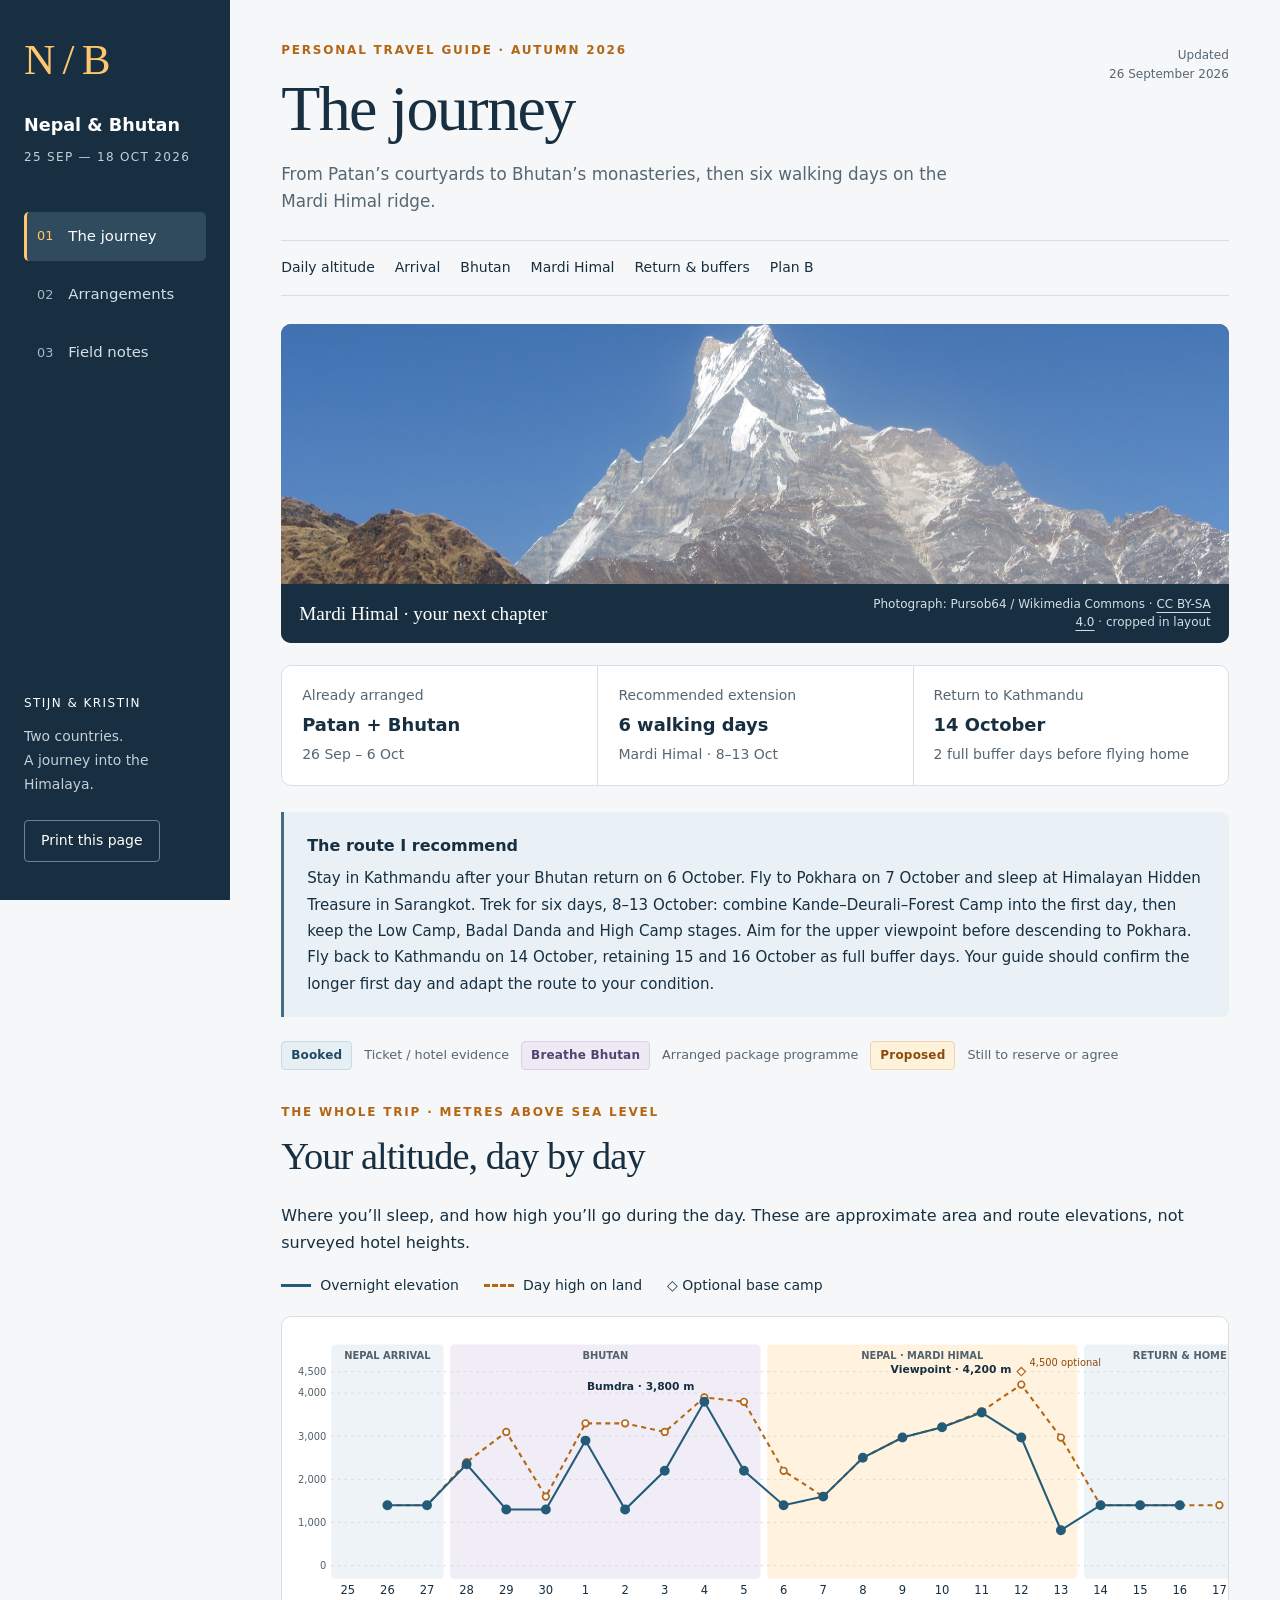
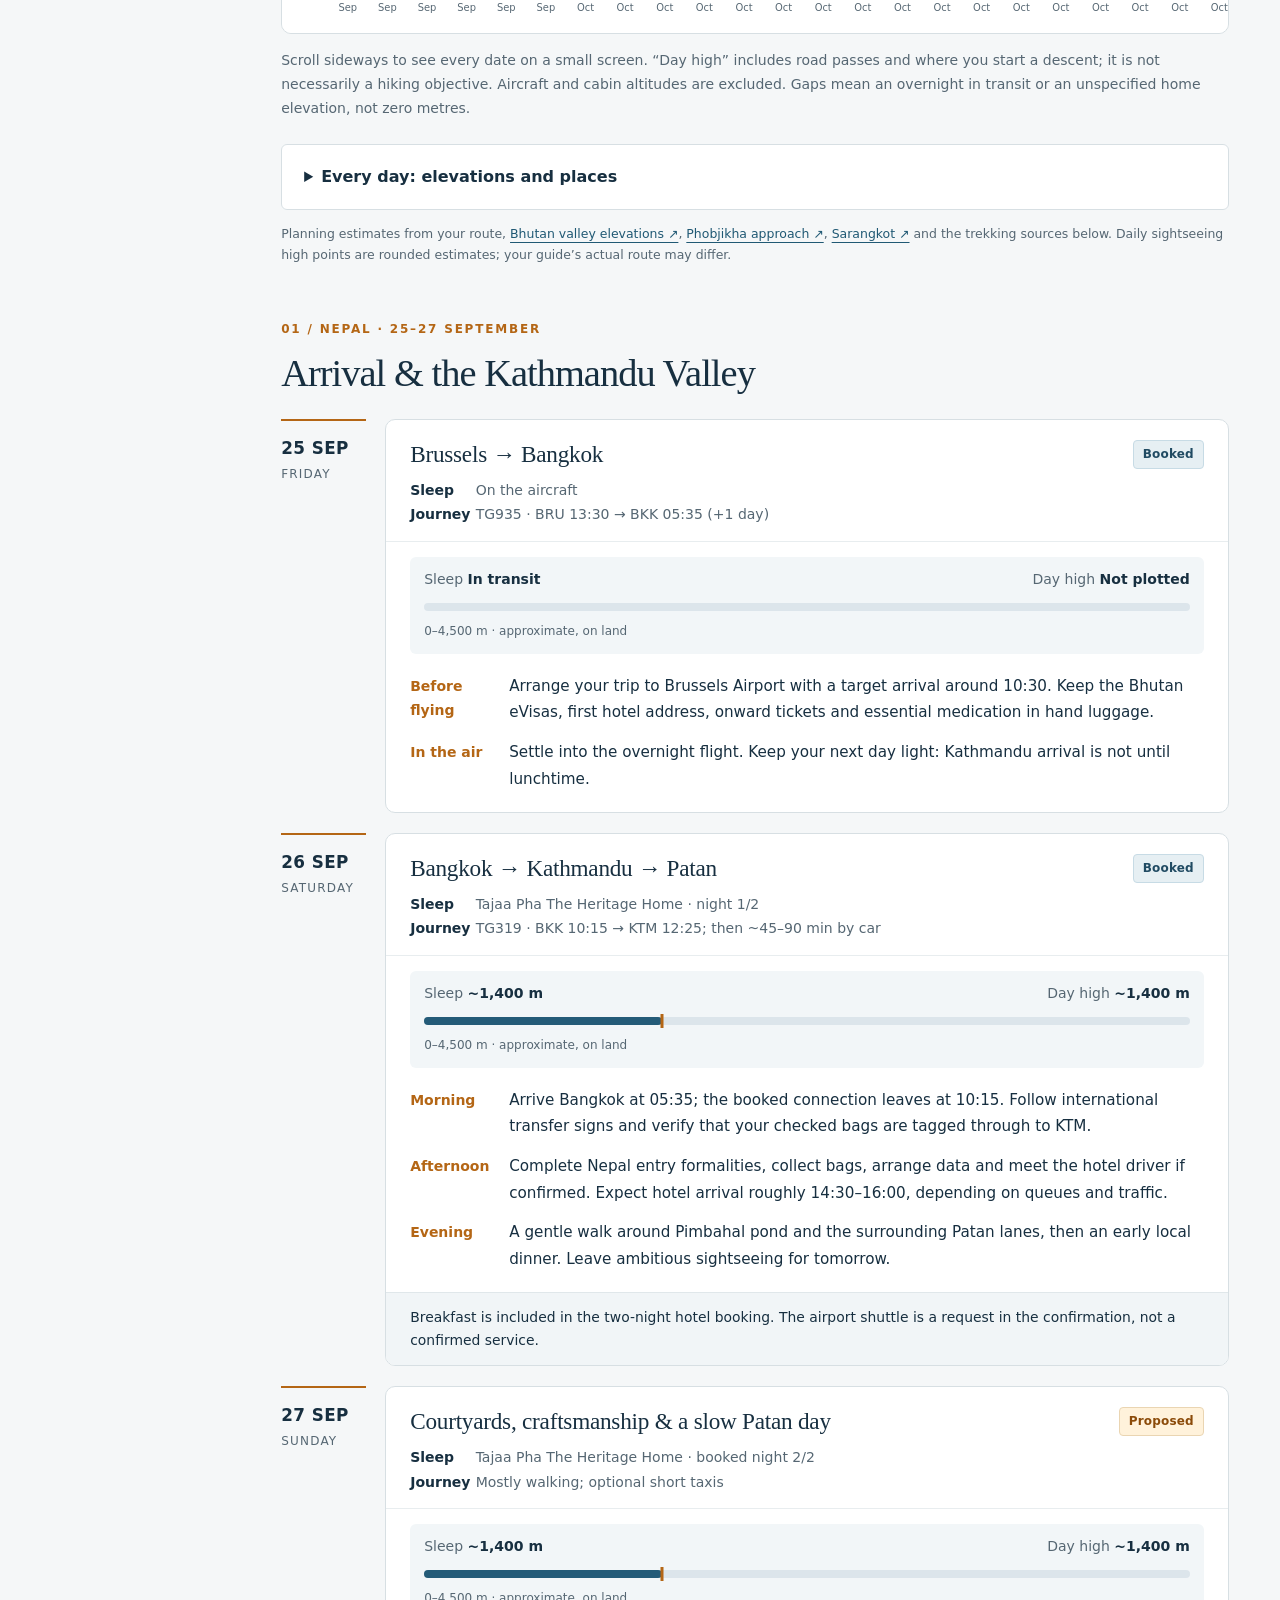
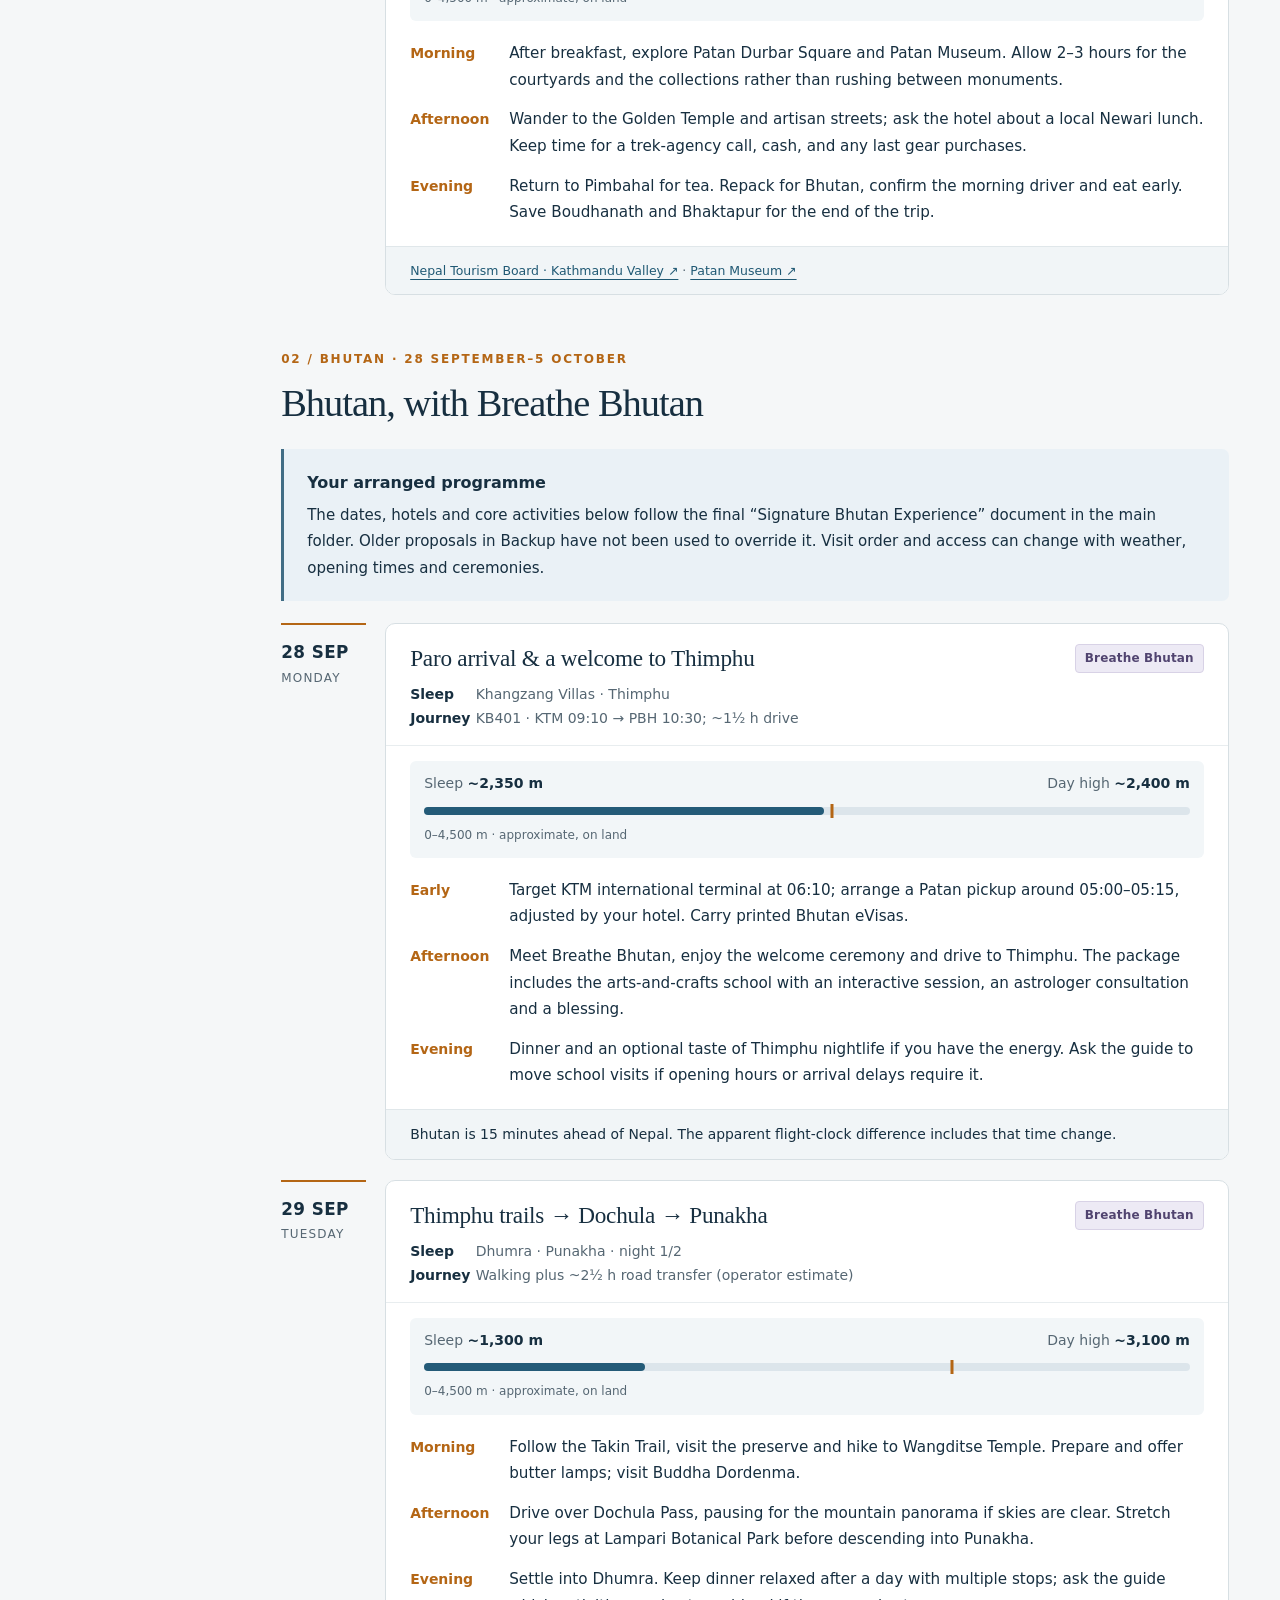
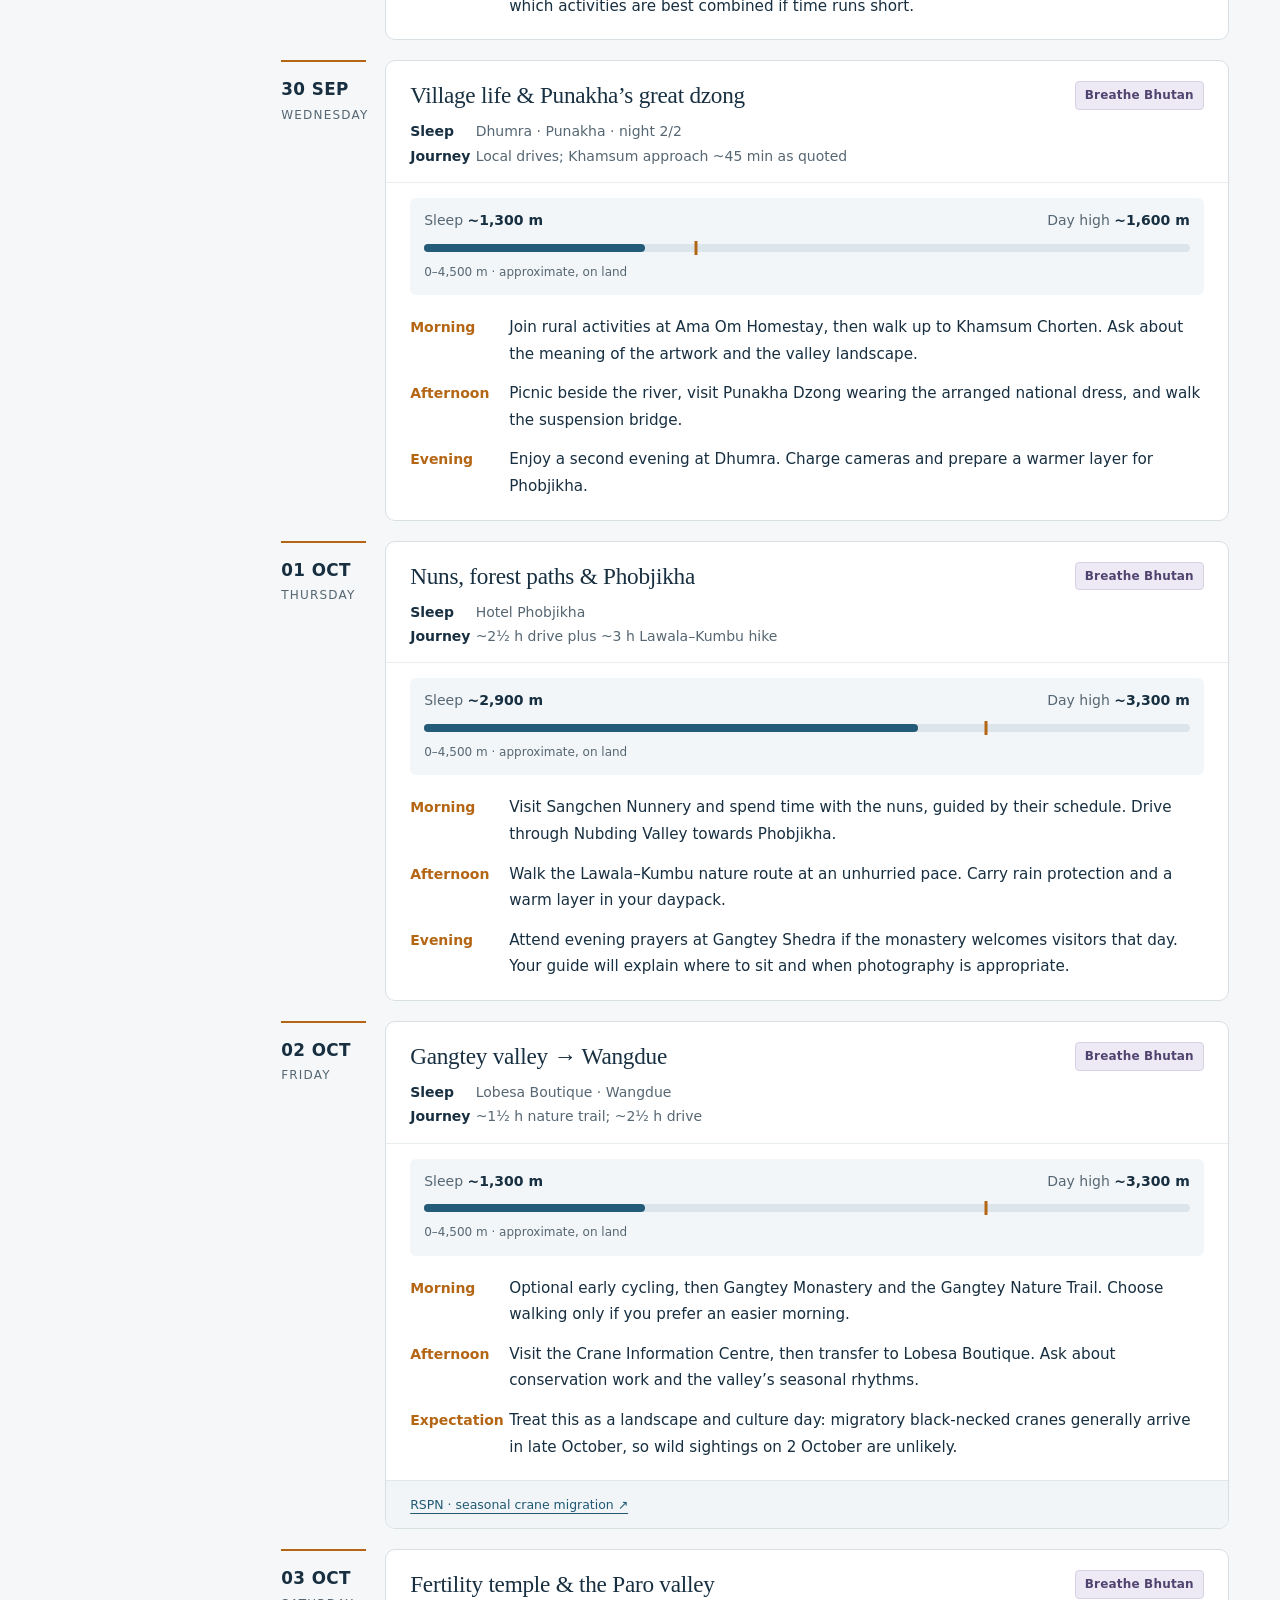
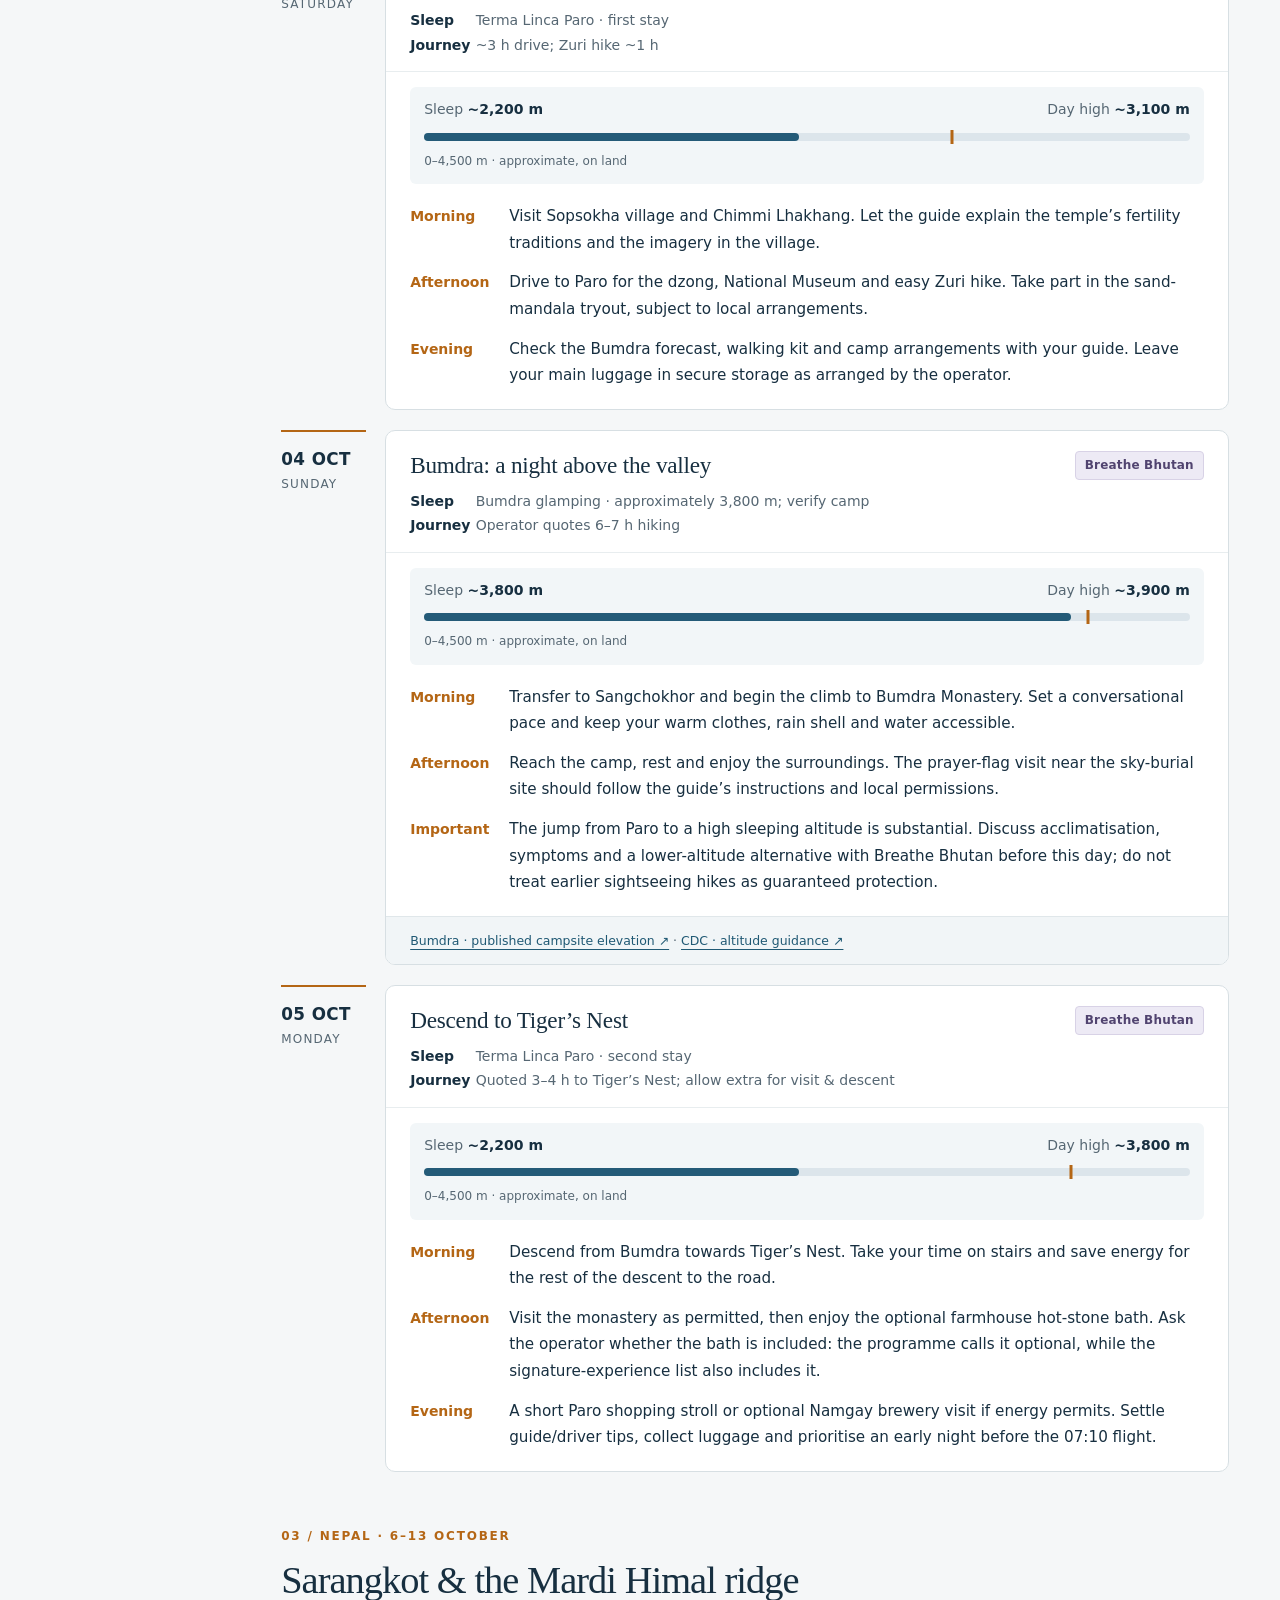
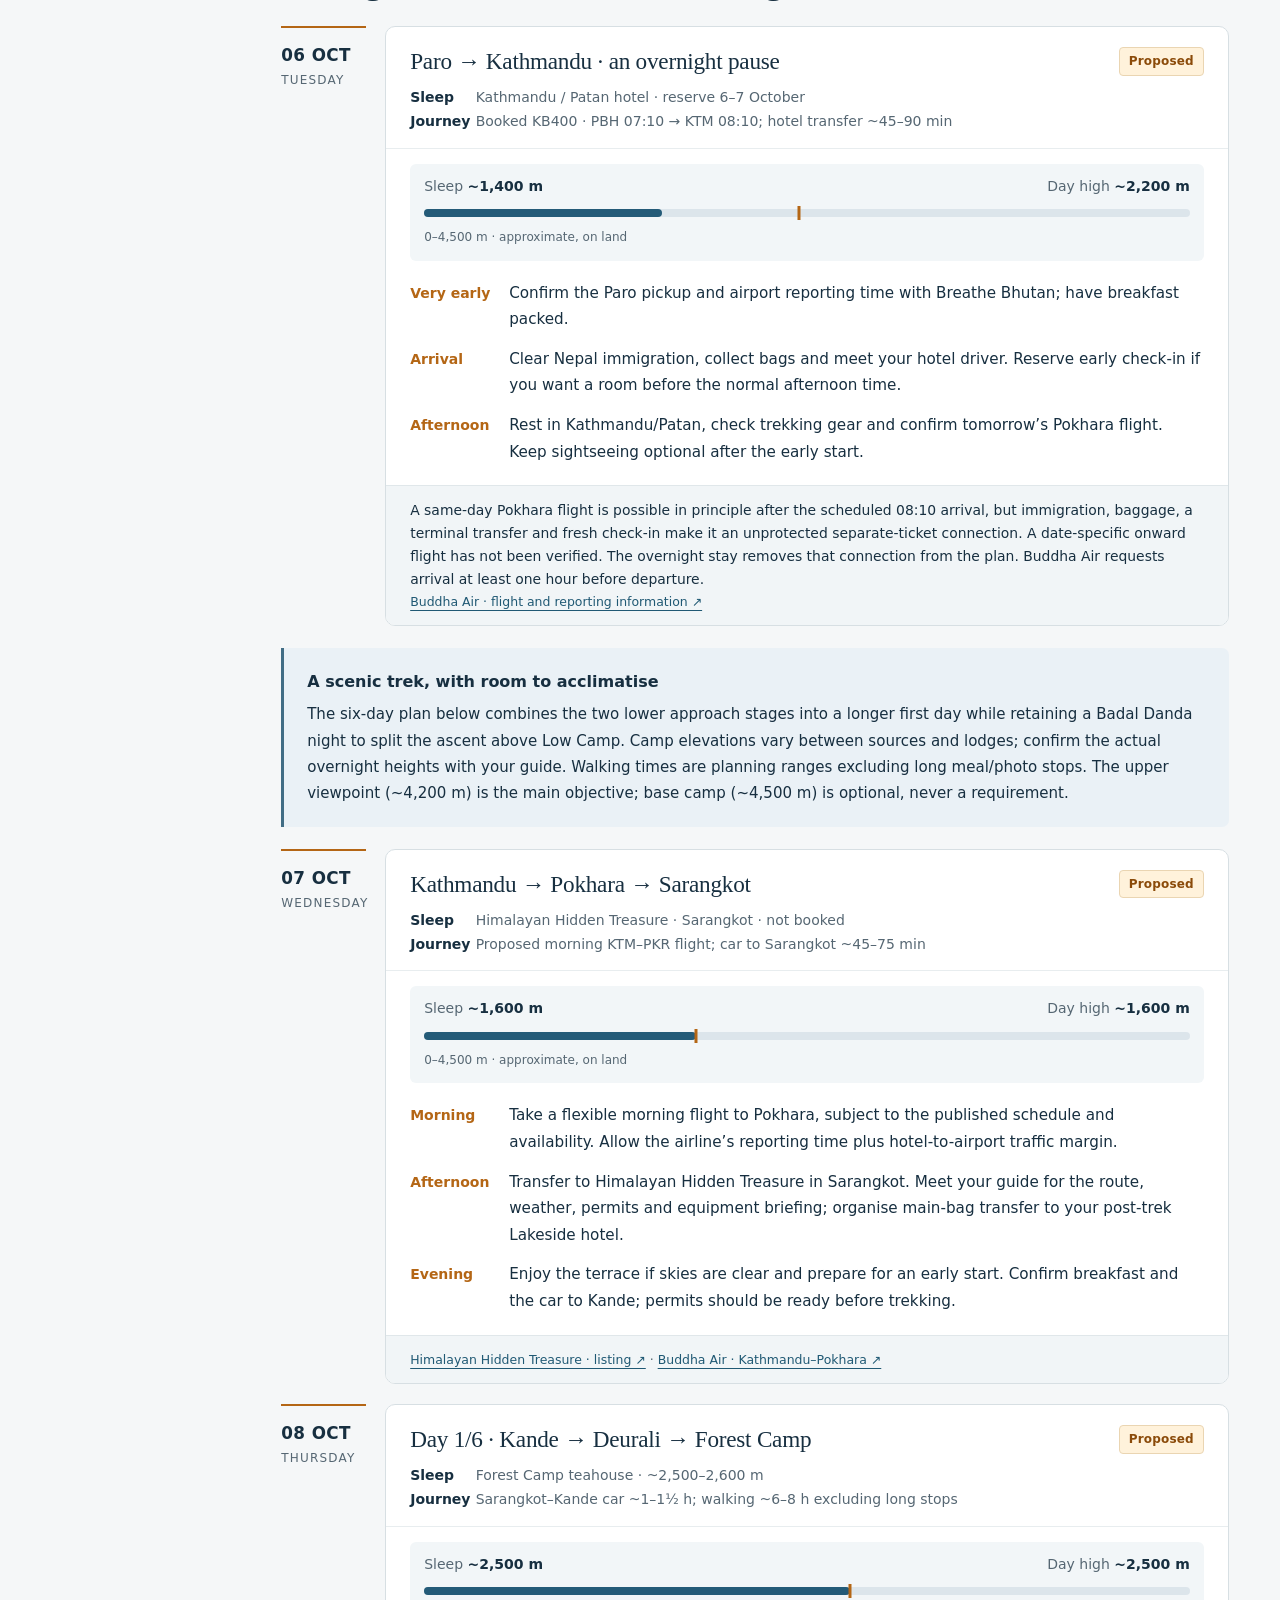
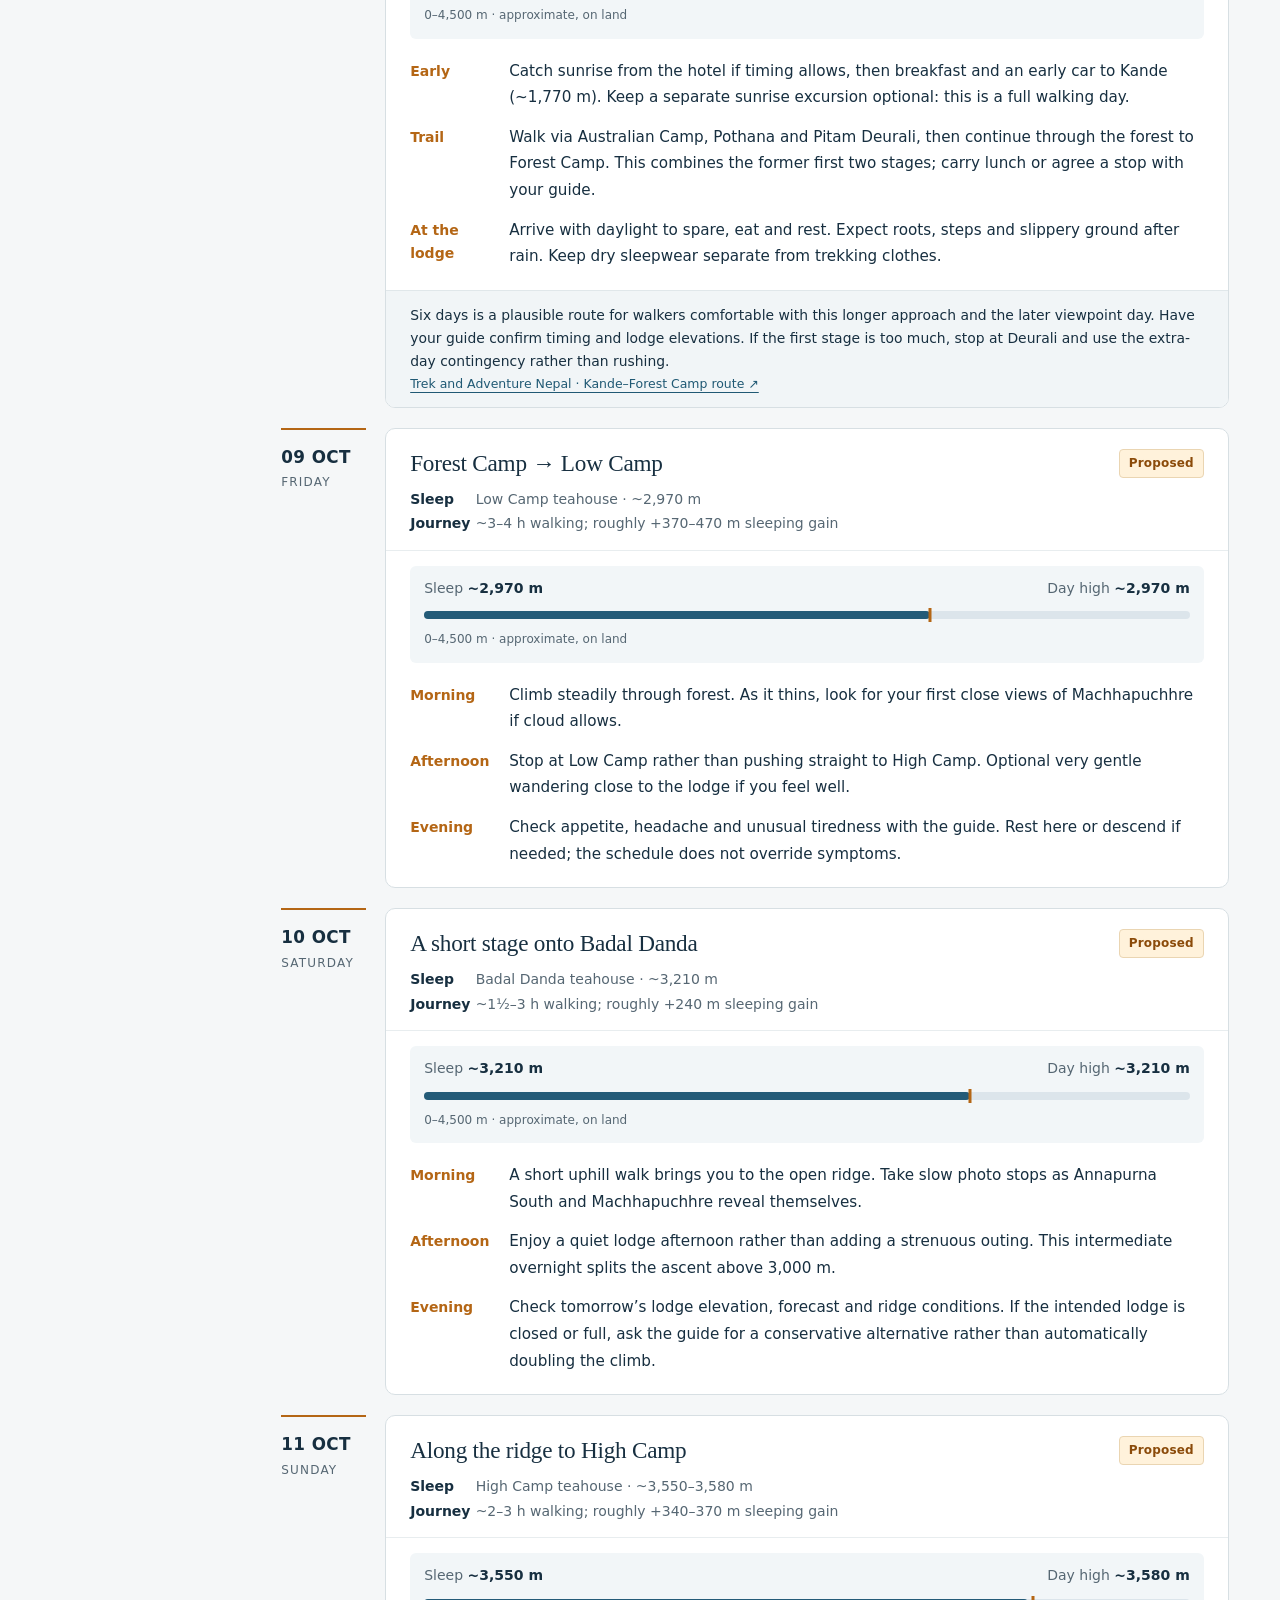
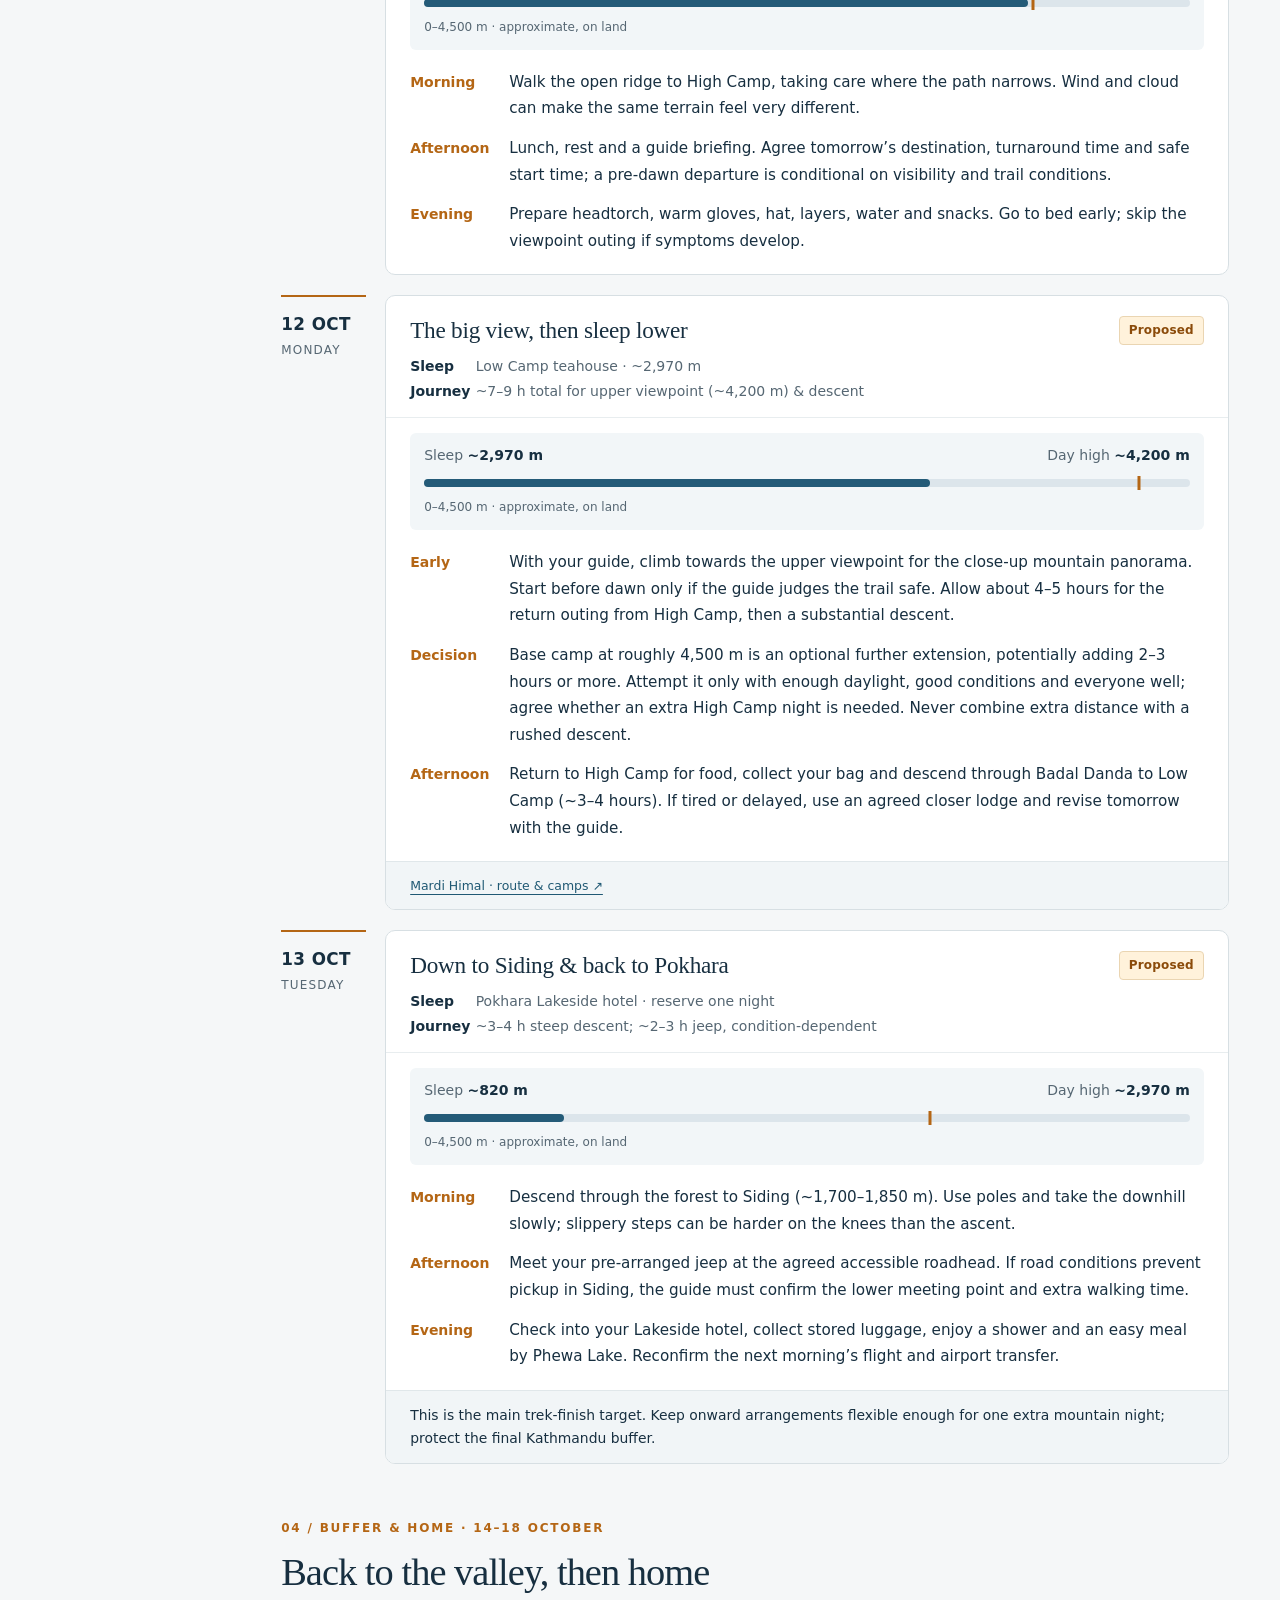
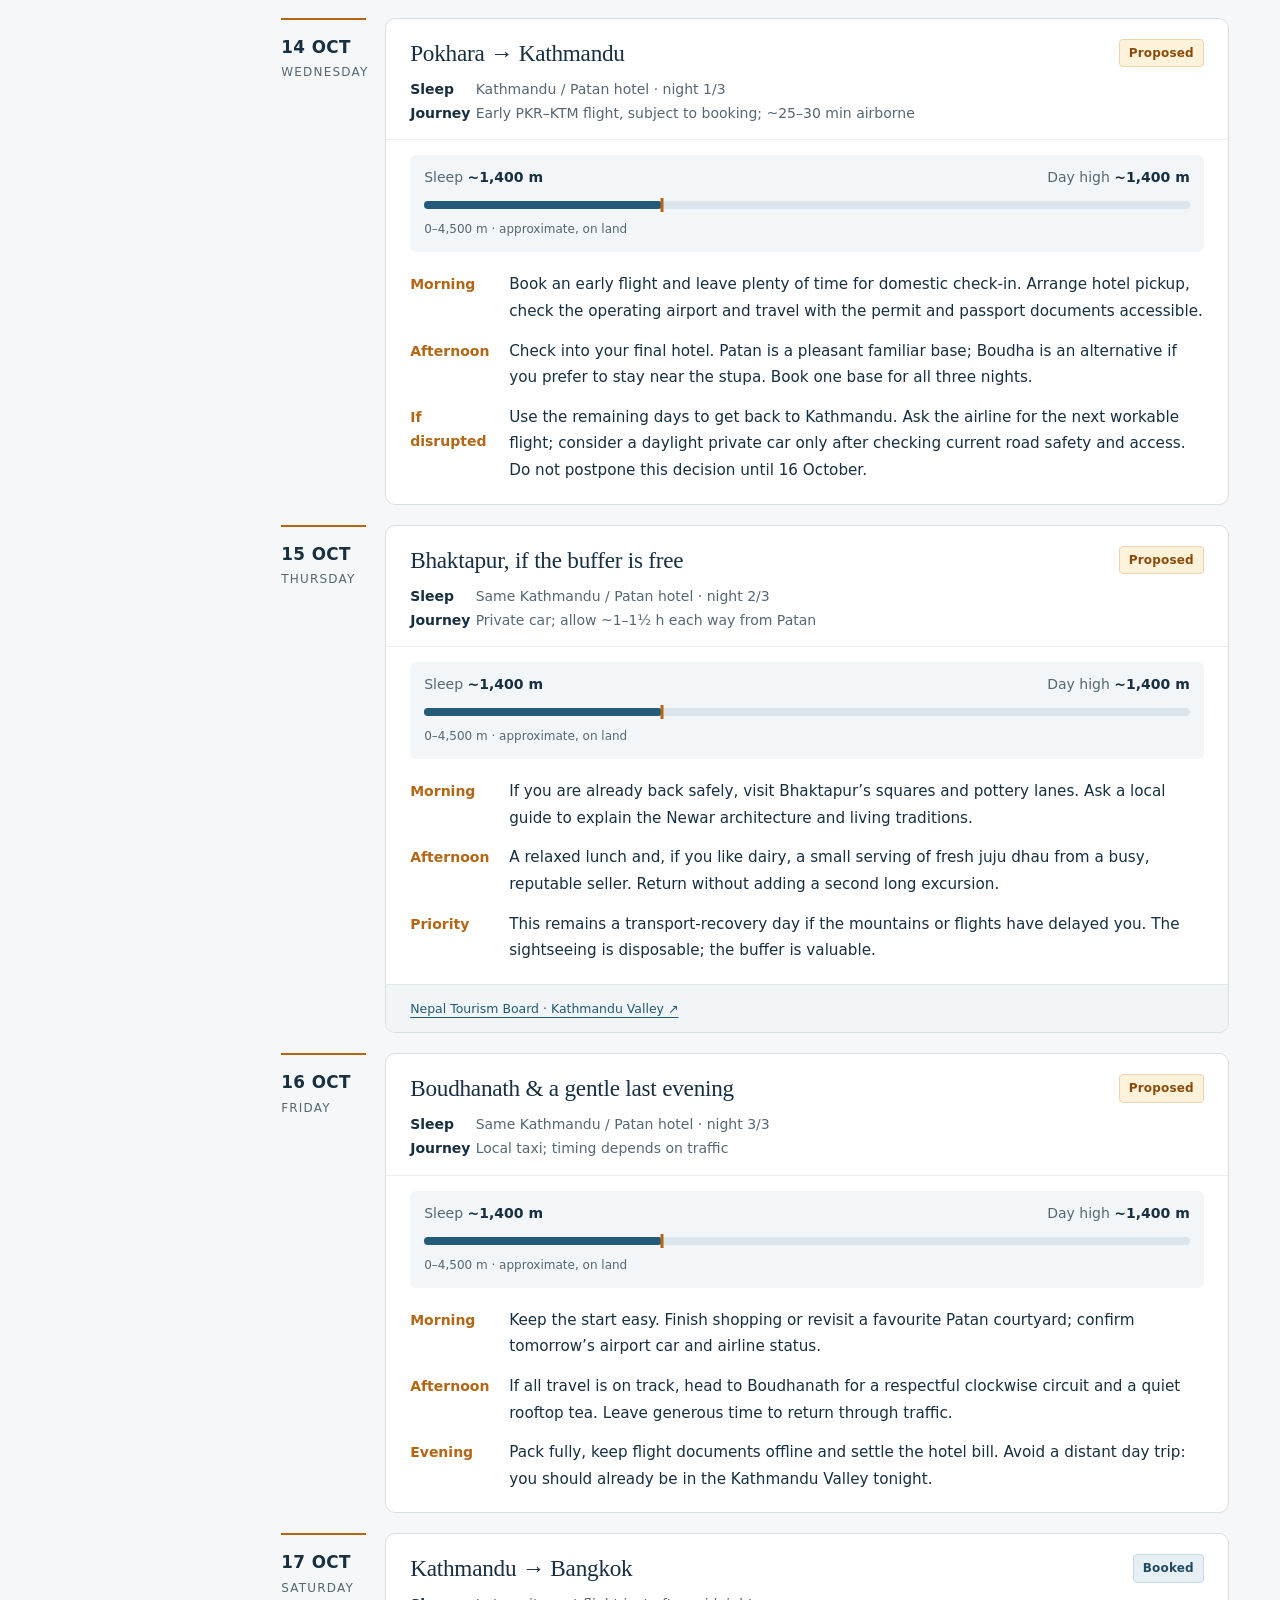
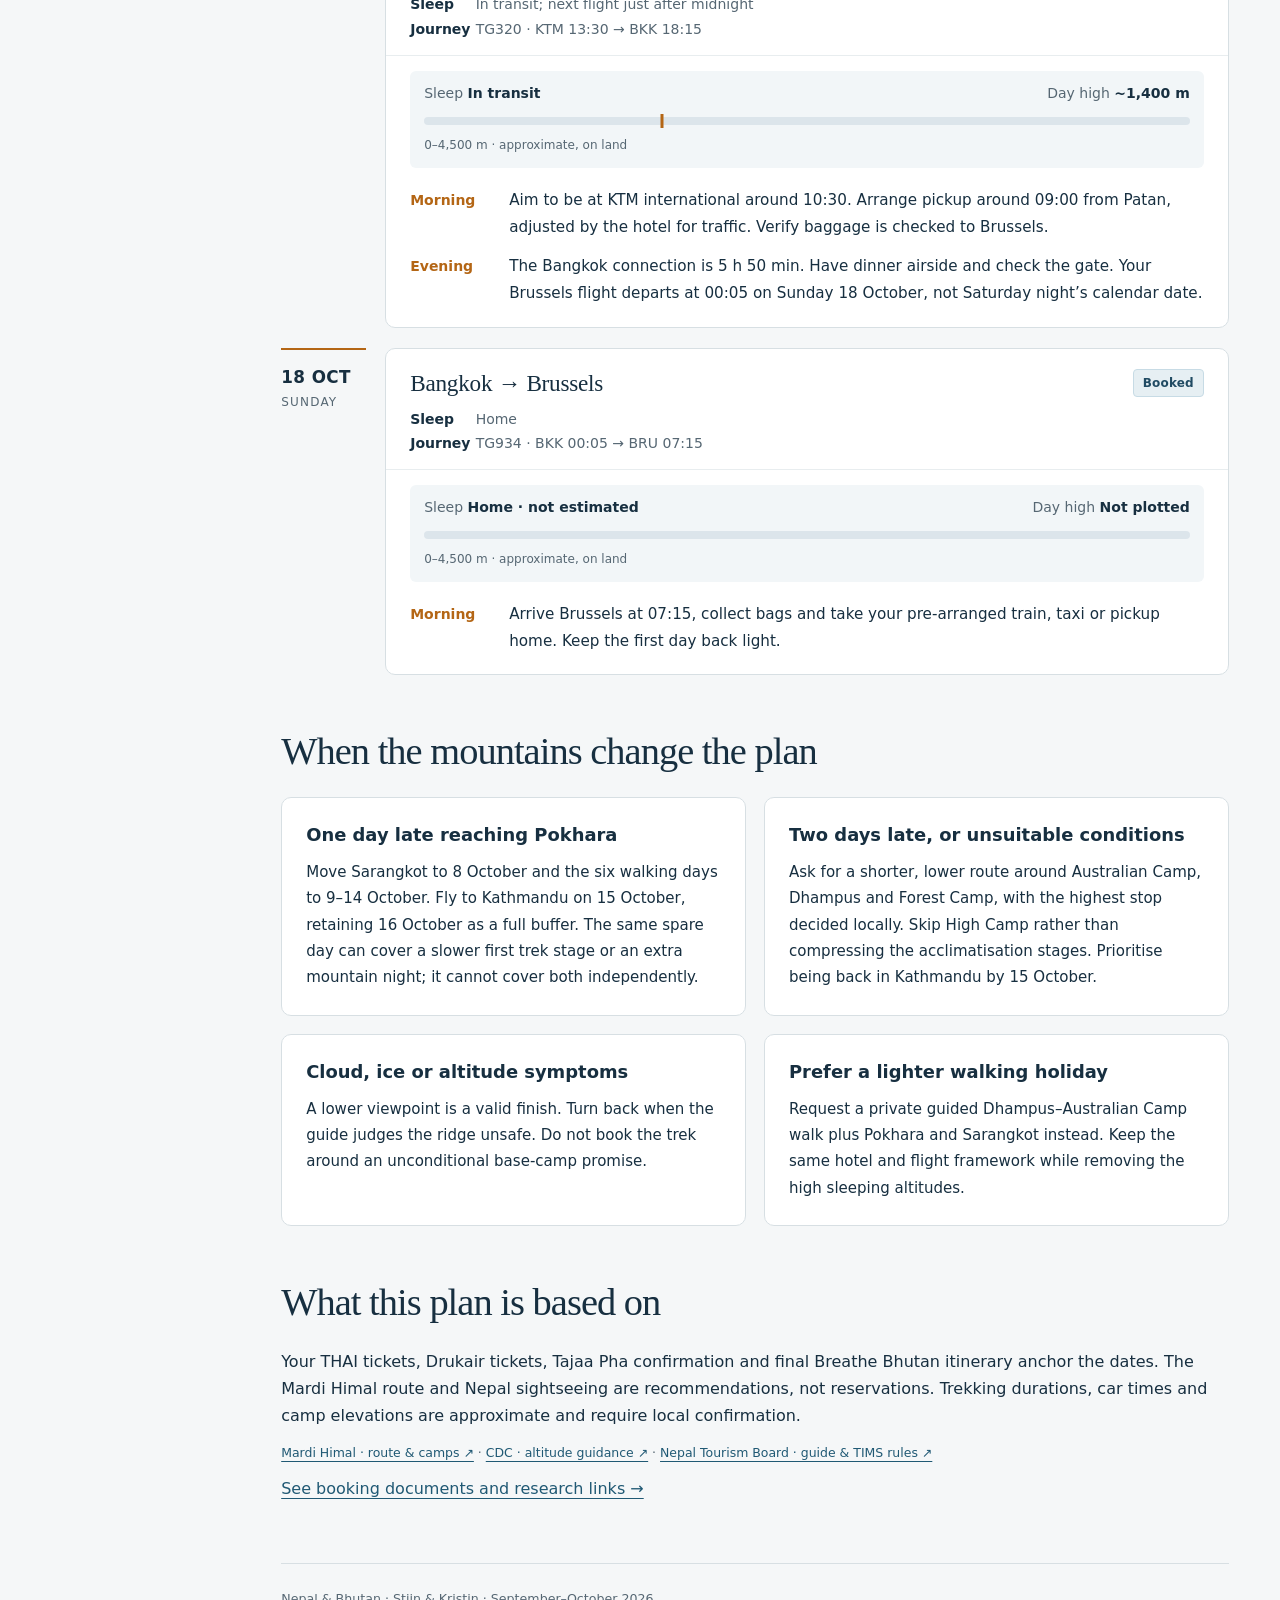
==== commit 6de9245d: "Add Kathmandu overnight, six-day trek and noindex directives" ====
--- a/index.html
+++ b/index.html
@@ -1 +1 @@
-<!doctype html><html lang="en"><head><meta charset="utf-8"><meta name="viewport" content="width=device-width,initial-scale=1"><meta name="description" content="From Patan’s courtyards to Bhutan’s monasteries, then a week on the Mardi Himal ridge."><title>The journey · Nepal & Bhutan 2026</title><link rel="stylesheet" href="style.css"><link rel="icon" type="image/svg+xml" href="data:image/svg+xml,%3Csvg xmlns='http://www.w3.org/2000/svg' viewBox='0 0 40 40'%3E%3Crect width='40' height='40' rx='8' fill='%23172f40'/%3E%3Cpath d='M6 30L18 10l6 10 4-6 7 16' fill='none' stroke='%23ffc76d' stroke-width='3'/%3E%3C/svg%3E"><script src="script.js" defer></script></head><body><a class="skip" href="#main">Skip to content</a><div class="shell"><aside class="sidebar"><a class="brand" href="index.html"><span class="brand-mark">N / B</span><strong>Nepal & Bhutan</strong><span>25 SEP — 18 OCT 2026</span></a><nav aria-label="Main pages"><a href="index.html" aria-current="page"><span>01</span>The journey</a><a href="arrangements.html" ><span>02</span>Arrangements</a><a href="tips.html" ><span>03</span>Field notes</a></nav><div class="side-bottom"><p>STIJN & KRISTIN</p><p>Two countries.<br>A journey into the Himalaya.</p><button class="print" type="button">Print this page</button></div></aside><main id="main"><header class="page-heading"><div><p class="eyebrow">PERSONAL TRAVEL GUIDE · AUTUMN 2026</p><h1>The journey</h1><p class="intro">From Patan’s courtyards to Bhutan’s monasteries, then a week on the Mardi Himal ridge.</p></div><span class="edition">Researched<br><strong>25 September 2026</strong></span></header><nav class="jump" aria-label="On this page"><a href="#altitudes">Daily altitude</a><a href="#nepal-start">Arrival</a><a href="#bhutan">Bhutan</a><a href="#mardi">Mardi Himal</a><a href="#home">Return & buffers</a><a href="#alternatives">Plan B</a></nav><figure class="hero"><img src="mardi-himal.jpg" alt="Machhapuchhre and the Mardi Himal ridge seen from High Camp" width="1800" height="1012"><figcaption><span>Mardi Himal · your next chapter</span><small>Photograph: Pursob64 / Wikimedia Commons · <a href="https://commons.wikimedia.org/wiki/File:Mardi_Himal_High_Camp_View.jpg">CC BY-SA 4.0</a> · cropped in layout</small></figcaption></figure><div class="overview"><div><span>Already arranged</span><strong>Patan + Bhutan</strong><small>26 Sep – 6 Oct</small></div><div><span>Recommended extension</span><strong>7 walking days</strong><small>Mardi Himal · 7–13 Oct</small></div><div><span>Return to Kathmandu</span><strong>14 October</strong><small>2 full buffer days before flying home</small></div></div><aside class="notice "><strong>The route I recommend</strong><p>Fly from Kathmandu to Pokhara after your Bhutan return on 6 October, spend that night at Himalayan Hidden Treasure in Sarangkot, and walk Mardi Himal gradually via Deurali, Forest Camp, Low Camp, Badal Danda and High Camp. Aim for the upper viewpoint, then descend to Pokhara on 13 October. This assumes both of you are comfortable with consecutive hiking days and a long descent; your guide should adapt the route to your condition.</p></aside><p class="legend"><span class="badge booked">Booked</span> Ticket / hotel evidence <span class="badge included">Breathe Bhutan</span> Arranged package programme <span class="badge proposed">Proposed</span> Still to reserve or agree</p><section id="altitudes" class="section altitude-section"><div class="section-title"><span class="eyebrow">THE WHOLE TRIP · METRES ABOVE SEA LEVEL</span><h2>Your altitude, day by day</h2></div><p>Where you’ll sleep, and how high you’ll go during the day. These are approximate area and route elevations, not surveyed hotel heights.</p><div class="altitude-key"><span><i class="alt-key-sleep"></i>Overnight elevation</span><span><i class="alt-key-high"></i>Day high on land</span><span>◇ Optional base camp</span></div><div class="altitude-scroll" tabindex="0" role="region" aria-label="Full-trip altitude chart; scroll horizontally on smaller screens"><svg xmlns="http://www.w3.org/2000/svg" viewBox="0 0 1260 365" role="img" aria-labelledby="alt-chart-title alt-chart-desc"><title id="alt-chart-title">Daily altitude, 25 September to 18 October 2026</title><desc id="alt-chart-desc">Solid blue line: overnight elevation. Dashed amber line: highest planned elevation on land, including road passes and the starting point of descent days. Bumdra overnight about 3,800 metres; Mardi Himal upper viewpoint about 4,200 metres. Travel nights have gaps. A complete daily table follows.</desc><rect x="50" y="15" width="136" height="284" rx="5" fill="#edf3f7"/><text x="118.0" y="33" text-anchor="middle" font-size="12" font-weight="600" fill="#52616c">NEPAL ARRIVAL</text><rect x="194" y="15" width="376" height="284" rx="5" fill="#f0edf6"/><text x="382.0" y="33" text-anchor="middle" font-size="12" font-weight="600" fill="#52616c">BHUTAN</text><rect x="578" y="15" width="376" height="284" rx="5" fill="#fff3df"/><text x="766.0" y="33" text-anchor="middle" font-size="12" font-weight="600" fill="#52616c">NEPAL · MARDI HIMAL</text><rect x="962" y="15" width="232" height="284" rx="5" fill="#edf3f7"/><text x="1078.0" y="33" text-anchor="middle" font-size="12" font-weight="600" fill="#52616c">RETURN &amp; HOME</text><line x1="50" y1="283.0" x2="1200" y2="283.0" stroke="#ced8de" stroke-dasharray="3 5"/><text x="44" y="287.0" text-anchor="end" font-size="12" fill="#52616c">0</text><line x1="50" y1="230.77777777777777" x2="1200" y2="230.77777777777777" stroke="#ced8de" stroke-dasharray="3 5"/><text x="44" y="234.77777777777777" text-anchor="end" font-size="12" fill="#52616c">1,000</text><line x1="50" y1="178.55555555555554" x2="1200" y2="178.55555555555554" stroke="#ced8de" stroke-dasharray="3 5"/><text x="44" y="182.55555555555554" text-anchor="end" font-size="12" fill="#52616c">2,000</text><line x1="50" y1="126.33333333333334" x2="1200" y2="126.33333333333334" stroke="#ced8de" stroke-dasharray="3 5"/><text x="44" y="130.33333333333334" text-anchor="end" font-size="12" fill="#52616c">3,000</text><line x1="50" y1="74.11111111111111" x2="1200" y2="74.11111111111111" stroke="#ced8de" stroke-dasharray="3 5"/><text x="44" y="78.11111111111111" text-anchor="end" font-size="12" fill="#52616c">4,000</text><line x1="50" y1="48.0" x2="1200" y2="48.0" stroke="#ced8de" stroke-dasharray="3 5"/><text x="44" y="52.0" text-anchor="end" font-size="12" fill="#52616c">4,500</text><polyline points="118,209.89 166,209.89 214,157.67 262,121.11 310,199.44 358,110.67 406,110.67 454,121.11 502,79.33 550,84.56 598,168.11 646,173.33 694,152.44 742,127.90 790,115.37 838,96.04 886,63.67 934,127.90 982,209.89 1030,209.89 1078,209.89 1126,209.89" fill="none" stroke="#b46615" stroke-width="2.5" stroke-dasharray="6 5"/><circle cx="118" cy="209.89" r="4" fill="#fff" stroke="#b46615" stroke-width="2"><title>26 Sep: day high ~1,400 m · Patan</title></circle><circle cx="166" cy="209.89" r="4" fill="#fff" stroke="#b46615" stroke-width="2"><title>27 Sep: day high ~1,400 m · Patan</title></circle><circle cx="214" cy="157.67" r="4" fill="#fff" stroke="#b46615" stroke-width="2"><title>28 Sep: day high ~2,400 m · Thimphu</title></circle><circle cx="262" cy="121.11" r="4" fill="#fff" stroke="#b46615" stroke-width="2"><title>29 Sep: day high ~3,100 m · Punakha</title></circle><circle cx="310" cy="199.44" r="4" fill="#fff" stroke="#b46615" stroke-width="2"><title>30 Sep: day high ~1,600 m · Punakha</title></circle><circle cx="358" cy="110.67" r="4" fill="#fff" stroke="#b46615" stroke-width="2"><title>1 Oct: day high ~3,300 m · Phobjikha</title></circle><circle cx="406" cy="110.67" r="4" fill="#fff" stroke="#b46615" stroke-width="2"><title>2 Oct: day high ~3,300 m · Wangdue / Lobesa</title></circle><circle cx="454" cy="121.11" r="4" fill="#fff" stroke="#b46615" stroke-width="2"><title>3 Oct: day high ~3,100 m · Paro</title></circle><circle cx="502" cy="79.33" r="4" fill="#fff" stroke="#b46615" stroke-width="2"><title>4 Oct: day high ~3,900 m · Bumdra camp</title></circle><circle cx="550" cy="84.56" r="4" fill="#fff" stroke="#b46615" stroke-width="2"><title>5 Oct: day high ~3,800 m · Paro</title></circle><circle cx="598" cy="168.11" r="4" fill="#fff" stroke="#b46615" stroke-width="2"><title>6 Oct: day high ~2,200 m · Sarangkot</title></circle><circle cx="646" cy="173.33" r="4" fill="#fff" stroke="#b46615" stroke-width="2"><title>7 Oct: day high ~2,100 m · Pitam Deurali</title></circle><circle cx="694" cy="152.44" r="4" fill="#fff" stroke="#b46615" stroke-width="2"><title>8 Oct: day high ~2,500 m · Forest Camp</title></circle><circle cx="742" cy="127.90" r="4" fill="#fff" stroke="#b46615" stroke-width="2"><title>9 Oct: day high ~2,970 m · Low Camp</title></circle><circle cx="790" cy="115.37" r="4" fill="#fff" stroke="#b46615" stroke-width="2"><title>10 Oct: day high ~3,210 m · Badal Danda</title></circle><circle cx="838" cy="96.04" r="4" fill="#fff" stroke="#b46615" stroke-width="2"><title>11 Oct: day high ~3,580 m · High Camp</title></circle><circle cx="886" cy="63.67" r="4" fill="#fff" stroke="#b46615" stroke-width="2"><title>12 Oct: day high ~4,200 m · Low Camp</title></circle><circle cx="934" cy="127.90" r="4" fill="#fff" stroke="#b46615" stroke-width="2"><title>13 Oct: day high ~2,970 m · Pokhara</title></circle><circle cx="982" cy="209.89" r="4" fill="#fff" stroke="#b46615" stroke-width="2"><title>14 Oct: day high ~1,400 m · Kathmandu / Patan</title></circle><circle cx="1030" cy="209.89" r="4" fill="#fff" stroke="#b46615" stroke-width="2"><title>15 Oct: day high ~1,400 m · Kathmandu / Patan</title></circle><circle cx="1078" cy="209.89" r="4" fill="#fff" stroke="#b46615" stroke-width="2"><title>16 Oct: day high ~1,400 m · Kathmandu / Patan</title></circle><circle cx="1126" cy="209.89" r="4" fill="#fff" stroke="#b46615" stroke-width="2"><title>17 Oct: day high ~1,400 m · In transit</title></circle><polyline points="118,209.89 166,209.89 214,160.28 262,215.11 310,215.11 358,131.56 406,215.11 454,168.11 502,84.56 550,168.11 598,199.44 646,173.33 694,152.44 742,127.90 790,115.37 838,97.61 886,127.90 934,240.18 982,209.89 1030,209.89 1078,209.89" fill="none" stroke="#245b78" stroke-width="2.5" stroke-dasharray=""/><circle cx="118" cy="209.89" r="5" fill="#245b78" stroke="#245b78" stroke-width="2"><title>26 Sep: sleep ~1,400 m · Patan</title></circle><circle cx="166" cy="209.89" r="5" fill="#245b78" stroke="#245b78" stroke-width="2"><title>27 Sep: sleep ~1,400 m · Patan</title></circle><circle cx="214" cy="160.28" r="5" fill="#245b78" stroke="#245b78" stroke-width="2"><title>28 Sep: sleep ~2,350 m · Thimphu</title></circle><circle cx="262" cy="215.11" r="5" fill="#245b78" stroke="#245b78" stroke-width="2"><title>29 Sep: sleep ~1,300 m · Punakha</title></circle><circle cx="310" cy="215.11" r="5" fill="#245b78" stroke="#245b78" stroke-width="2"><title>30 Sep: sleep ~1,300 m · Punakha</title></circle><circle cx="358" cy="131.56" r="5" fill="#245b78" stroke="#245b78" stroke-width="2"><title>1 Oct: sleep ~2,900 m · Phobjikha</title></circle><circle cx="406" cy="215.11" r="5" fill="#245b78" stroke="#245b78" stroke-width="2"><title>2 Oct: sleep ~1,300 m · Wangdue / Lobesa</title></circle><circle cx="454" cy="168.11" r="5" fill="#245b78" stroke="#245b78" stroke-width="2"><title>3 Oct: sleep ~2,200 m · Paro</title></circle><circle cx="502" cy="84.56" r="5" fill="#245b78" stroke="#245b78" stroke-width="2"><title>4 Oct: sleep ~3,800 m · Bumdra camp</title></circle><circle cx="550" cy="168.11" r="5" fill="#245b78" stroke="#245b78" stroke-width="2"><title>5 Oct: sleep ~2,200 m · Paro</title></circle><circle cx="598" cy="199.44" r="5" fill="#245b78" stroke="#245b78" stroke-width="2"><title>6 Oct: sleep ~1,600 m · Sarangkot</title></circle><circle cx="646" cy="173.33" r="5" fill="#245b78" stroke="#245b78" stroke-width="2"><title>7 Oct: sleep ~2,100 m · Pitam Deurali</title></circle><circle cx="694" cy="152.44" r="5" fill="#245b78" stroke="#245b78" stroke-width="2"><title>8 Oct: sleep ~2,500 m · Forest Camp</title></circle><circle cx="742" cy="127.90" r="5" fill="#245b78" stroke="#245b78" stroke-width="2"><title>9 Oct: sleep ~2,970 m · Low Camp</title></circle><circle cx="790" cy="115.37" r="5" fill="#245b78" stroke="#245b78" stroke-width="2"><title>10 Oct: sleep ~3,210 m · Badal Danda</title></circle><circle cx="838" cy="97.61" r="5" fill="#245b78" stroke="#245b78" stroke-width="2"><title>11 Oct: sleep ~3,550 m · High Camp</title></circle><circle cx="886" cy="127.90" r="5" fill="#245b78" stroke="#245b78" stroke-width="2"><title>12 Oct: sleep ~2,970 m · Low Camp</title></circle><circle cx="934" cy="240.18" r="5" fill="#245b78" stroke="#245b78" stroke-width="2"><title>13 Oct: sleep ~820 m · Pokhara</title></circle><circle cx="982" cy="209.89" r="5" fill="#245b78" stroke="#245b78" stroke-width="2"><title>14 Oct: sleep ~1,400 m · Kathmandu / Patan</title></circle><circle cx="1030" cy="209.89" r="5" fill="#245b78" stroke="#245b78" stroke-width="2"><title>15 Oct: sleep ~1,400 m · Kathmandu / Patan</title></circle><circle cx="1078" cy="209.89" r="5" fill="#245b78" stroke="#245b78" stroke-width="2"><title>16 Oct: sleep ~1,400 m · Kathmandu / Patan</title></circle><text x="70" y="318" text-anchor="middle" font-size="14" fill="#172f40">25</text><text x="70" y="338" text-anchor="middle" font-size="12" fill="#566773">Sep</text><text x="118" y="318" text-anchor="middle" font-size="14" fill="#172f40">26</text><text x="118" y="338" text-anchor="middle" font-size="12" fill="#566773">Sep</text><text x="166" y="318" text-anchor="middle" font-size="14" fill="#172f40">27</text><text x="166" y="338" text-anchor="middle" font-size="12" fill="#566773">Sep</text><text x="214" y="318" text-anchor="middle" font-size="14" fill="#172f40">28</text><text x="214" y="338" text-anchor="middle" font-size="12" fill="#566773">Sep</text><text x="262" y="318" text-anchor="middle" font-size="14" fill="#172f40">29</text><text x="262" y="338" text-anchor="middle" font-size="12" fill="#566773">Sep</text><text x="310" y="318" text-anchor="middle" font-size="14" fill="#172f40">30</text><text x="310" y="338" text-anchor="middle" font-size="12" fill="#566773">Sep</text><text x="358" y="318" text-anchor="middle" font-size="14" fill="#172f40">1</text><text x="358" y="338" text-anchor="middle" font-size="12" fill="#566773">Oct</text><text x="406" y="318" text-anchor="middle" font-size="14" fill="#172f40">2</text><text x="406" y="338" text-anchor="middle" font-size="12" fill="#566773">Oct</text><text x="454" y="318" text-anchor="middle" font-size="14" fill="#172f40">3</text><text x="454" y="338" text-anchor="middle" font-size="12" fill="#566773">Oct</text><text x="502" y="318" text-anchor="middle" font-size="14" fill="#172f40">4</text><text x="502" y="338" text-anchor="middle" font-size="12" fill="#566773">Oct</text><text x="550" y="318" text-anchor="middle" font-size="14" fill="#172f40">5</text><text x="550" y="338" text-anchor="middle" font-size="12" fill="#566773">Oct</text><text x="598" y="318" text-anchor="middle" font-size="14" fill="#172f40">6</text><text x="598" y="338" text-anchor="middle" font-size="12" fill="#566773">Oct</text><text x="646" y="318" text-anchor="middle" font-size="14" fill="#172f40">7</text><text x="646" y="338" text-anchor="middle" font-size="12" fill="#566773">Oct</text><text x="694" y="318" text-anchor="middle" font-size="14" fill="#172f40">8</text><text x="694" y="338" text-anchor="middle" font-size="12" fill="#566773">Oct</text><text x="742" y="318" text-anchor="middle" font-size="14" fill="#172f40">9</text><text x="742" y="338" text-anchor="middle" font-size="12" fill="#566773">Oct</text><text x="790" y="318" text-anchor="middle" font-size="14" fill="#172f40">10</text><text x="790" y="338" text-anchor="middle" font-size="12" fill="#566773">Oct</text><text x="838" y="318" text-anchor="middle" font-size="14" fill="#172f40">11</text><text x="838" y="338" text-anchor="middle" font-size="12" fill="#566773">Oct</text><text x="886" y="318" text-anchor="middle" font-size="14" fill="#172f40">12</text><text x="886" y="338" text-anchor="middle" font-size="12" fill="#566773">Oct</text><text x="934" y="318" text-anchor="middle" font-size="14" fill="#172f40">13</text><text x="934" y="338" text-anchor="middle" font-size="12" fill="#566773">Oct</text><text x="982" y="318" text-anchor="middle" font-size="14" fill="#172f40">14</text><text x="982" y="338" text-anchor="middle" font-size="12" fill="#566773">Oct</text><text x="1030" y="318" text-anchor="middle" font-size="14" fill="#172f40">15</text><text x="1030" y="338" text-anchor="middle" font-size="12" fill="#566773">Oct</text><text x="1078" y="318" text-anchor="middle" font-size="14" fill="#172f40">16</text><text x="1078" y="338" text-anchor="middle" font-size="12" fill="#566773">Oct</text><text x="1126" y="318" text-anchor="middle" font-size="14" fill="#172f40">17</text><text x="1126" y="338" text-anchor="middle" font-size="12" fill="#566773">Oct</text><text x="1174" y="318" text-anchor="middle" font-size="14" fill="#172f40">18</text><text x="1174" y="338" text-anchor="middle" font-size="12" fill="#566773">Oct</text><path d="M886 43.0l5 5-5 5-5-5z" fill="#fff" stroke="#b46615" stroke-width="1.5"/><text x="896" y="41.0" fill="#8b4b0a" font-size="12">4,500 optional</text><text x="490" y="70.55555555555554" text-anchor="end" font-size="13" font-weight="600" fill="#172f40">Bumdra · 3,800 m</text><text x="874" y="49.66666666666666" text-anchor="end" font-size="13" font-weight="600" fill="#172f40">Viewpoint · 4,200 m</text></svg></div><p class="muted">Scroll sideways to see every date on a small screen. “Day high” includes road passes and where you start a descent; it is not necessarily a hiking objective. Aircraft and cabin altitudes are excluded. Gaps mean an overnight in transit or an unspecified home elevation, not zero metres.</p><details class="altitude-data"><summary>Every day: elevations and places</summary><div class="table-wrap"><table><thead><tr><th>Date</th><th>Overnight place</th><th>Sleep</th><th>Day high</th><th>What the estimate includes</th></tr></thead><tbody><tr><td><a href="#alt-day-0">25 Sep</a></td><td>In flight</td><td>—</td><td>—</td><td>Overnight flight; aircraft altitude excluded.</td></tr><tr><td><a href="#alt-day-1">26 Sep</a></td><td>Patan</td><td>~1,400 m</td><td>~1,400 m</td><td>Arrival in the Kathmandu Valley.</td></tr><tr><td><a href="#alt-day-2">27 Sep</a></td><td>Patan</td><td>~1,400 m</td><td>~1,400 m</td><td>Patan sightseeing.</td></tr><tr><td><a href="#alt-day-3">28 Sep</a></td><td>Thimphu</td><td>~2,350 m</td><td>~2,400 m</td><td>Paro arrival and Thimphu sightseeing; approximate valley elevations.</td></tr><tr><td><a href="#alt-day-4">29 Sep</a></td><td>Punakha</td><td>~1,300 m</td><td>~3,100 m</td><td>Day high at Dochula Pass, reached by road.</td></tr><tr><td><a href="#alt-day-5">30 Sep</a></td><td>Punakha</td><td>~1,300 m</td><td>~1,600 m</td><td>Approximate high point on the Khamsum Chorten outing.</td></tr><tr><td><a href="#alt-day-6">1 Oct</a></td><td>Phobjikha</td><td>~2,900 m</td><td>~3,300 m</td><td>Lawala pass / nature hike; exact route may vary.</td></tr><tr><td><a href="#alt-day-7">2 Oct</a></td><td>Wangdue / Lobesa</td><td>~1,300 m</td><td>~3,300 m</td><td>Valley walk and return over the pass by road.</td></tr><tr><td><a href="#alt-day-8">3 Oct</a></td><td>Paro</td><td>~2,200 m</td><td>~3,100 m</td><td>Drive back over Dochula; Paro visits and Zuri hike.</td></tr><tr><td><a href="#alt-day-9">4 Oct</a></td><td>Bumdra camp</td><td>~3,800 m</td><td>~3,900 m</td><td>Camp about 3,800 m; nearby monastery / prayer-flag visit estimated up to 3,900 m.</td></tr><tr><td><a href="#alt-day-10">5 Oct</a></td><td>Paro</td><td>~2,200 m</td><td>~3,800 m</td><td>Start at Bumdra, descend via Tiger’s Nest (about 3,100 m).</td></tr><tr><td><a href="#alt-day-11">6 Oct</a></td><td>Sarangkot</td><td>~1,600 m</td><td>~2,200 m</td><td>Start in Paro; flight elevations excluded. Sarangkot hotel area about 1,600 m.</td></tr><tr><td><a href="#alt-day-12">7 Oct</a></td><td>Pitam Deurali</td><td>~2,100 m</td><td>~2,100 m</td><td>Sarangkot sunrise, Kande and Australian Camp approach.</td></tr><tr><td><a href="#alt-day-13">8 Oct</a></td><td>Forest Camp</td><td>~2,500 m</td><td>~2,500 m</td><td>Approximate camp elevation; lodges may sit slightly higher.</td></tr><tr><td><a href="#alt-day-14">9 Oct</a></td><td>Low Camp</td><td>~2,970 m</td><td>~2,970 m</td><td>Steady forest ascent.</td></tr><tr><td><a href="#alt-day-15">10 Oct</a></td><td>Badal Danda</td><td>~3,210 m</td><td>~3,210 m</td><td>Short ascent to the ridge.</td></tr><tr><td><a href="#alt-day-16">11 Oct</a></td><td>High Camp</td><td>~3,550 m</td><td>~3,580 m</td><td>Lodges occupy slightly different elevations.</td></tr><tr><td><a href="#alt-day-17">12 Oct</a></td><td>Low Camp</td><td>~2,970 m</td><td>~4,200 m</td><td>Upper viewpoint target; optional base camp about 4,500 m is not part of the main line.</td></tr><tr><td><a href="#alt-day-18">13 Oct</a></td><td>Pokhara</td><td>~820 m</td><td>~2,970 m</td><td>Start at Low Camp; descend via Siding.</td></tr><tr><td><a href="#alt-day-19">14 Oct</a></td><td>Kathmandu / Patan</td><td>~1,400 m</td><td>~1,400 m</td><td>Flight back to Kathmandu; aircraft altitude excluded.</td></tr><tr><td><a href="#alt-day-20">15 Oct</a></td><td>Kathmandu / Patan</td><td>~1,400 m</td><td>~1,400 m</td><td>Optional Bhaktapur visit; rounded valley elevation.</td></tr><tr><td><a href="#alt-day-21">16 Oct</a></td><td>Kathmandu / Patan</td><td>~1,400 m</td><td>~1,400 m</td><td>Optional Boudhanath visit; rounded valley elevation.</td></tr><tr><td><a href="#alt-day-22">17 Oct</a></td><td>In transit</td><td>—</td><td>~1,400 m</td><td>Start in Kathmandu; evening in Bangkok, onward flight at 00:05.</td></tr><tr><td><a href="#alt-day-23">18 Oct</a></td><td>Home</td><td>—</td><td>—</td><td>Brussels arrival; home elevation not specified.</td></tr></tbody></table></div></details><p class="sources">Planning estimates from your route, <a href="https://www.bhutantravelbureau.com/about-bhutan/township-altitudes/" target="_blank" rel="noopener">Bhutan valley elevations ↗</a>, <a href="https://blog.bhutaninbound.com/2022/01/26/phobjikha-valley-bhutan/" target="_blank" rel="noopener">Phobjikha approach ↗</a>, <a href="https://pokharachamber.org.np/sarangkot/" target="_blank" rel="noopener">Sarangkot ↗</a> and the trekking sources below. Daily sightseeing high points are rounded estimates; your guide’s actual route may differ.</p></section><section id="nepal-start" class="section"><div class="section-title"><span class="eyebrow">01 / NEPAL · 25–27 SEPTEMBER</span><h2>Arrival & the Kathmandu Valley</h2></div><article class="day" ><div class="date"><strong>25 SEP</strong><span>FRIDAY</span></div><div class="day-content"><div class="day-top"><h3>Brussels → Bangkok</h3><span class="badge booked">Booked</span></div><div class="day-meta"><span><b>Sleep</b> On the aircraft</span><span><b>Journey</b> TG935 · BRU 13:30 → BKK 05:35 (+1 day)</span></div><div class="daily-altitude" id="alt-day-0"><div class="daily-altitude-text"><span>Sleep <strong>In transit</strong></span><span>Day high <strong>Not plotted</strong></span></div><div class="daily-altitude-track" aria-hidden="true"></div><span class="daily-altitude-scale">0–4,500 m · approximate, on land</span></div><dl class="day-plan"><div><dt>Before flying</dt><dd>Arrange your trip to Brussels Airport with a target arrival around 10:30. Keep the Bhutan eVisas, first hotel address, onward tickets and essential medication in hand luggage.</dd></div><div><dt>In the air</dt><dd>Settle into the overnight flight. Keep your next day light: Kathmandu arrival is not until lunchtime.</dd></div></dl></div></article><article class="day" ><div class="date"><strong>26 SEP</strong><span>SATURDAY</span></div><div class="day-content"><div class="day-top"><h3>Bangkok → Kathmandu → Patan</h3><span class="badge booked">Booked</span></div><div class="day-meta"><span><b>Sleep</b> Tajaa Pha The Heritage Home · night 1/2</span><span><b>Journey</b> TG319 · BKK 10:15 → KTM 12:25; then ~45–90 min by car</span></div><div class="daily-altitude" id="alt-day-1"><div class="daily-altitude-text"><span>Sleep <strong>~1,400 m</strong></span><span>Day high <strong>~1,400 m</strong></span></div><div class="daily-altitude-track" aria-hidden="true"><span class="daily-altitude-fill" style="width:31.11%"></span><span class="daily-altitude-peak" style="left:31.11%"></span></div><span class="daily-altitude-scale">0–4,500 m · approximate, on land</span></div><dl class="day-plan"><div><dt>Morning</dt><dd>Arrive Bangkok at 05:35; the booked connection leaves at 10:15. Follow international transfer signs and verify that your checked bags are tagged through to KTM.</dd></div><div><dt>Afternoon</dt><dd>Complete Nepal entry formalities, collect bags, arrange data and meet the hotel driver if confirmed. Expect hotel arrival roughly 14:30–16:00, depending on queues and traffic.</dd></div><div><dt>Evening</dt><dd>A gentle walk around Pimbahal pond and the surrounding Patan lanes, then an early local dinner. Leave ambitious sightseeing for tomorrow.</dd></div></dl><div class="day-extra">Breakfast is included in the two-night hotel booking. The airport shuttle is a request in the confirmation, not a confirmed service.</div></div></article><article class="day" ><div class="date"><strong>27 SEP</strong><span>SUNDAY</span></div><div class="day-content"><div class="day-top"><h3>Courtyards, craftsmanship & a slow Patan day</h3><span class="badge proposed">Proposed</span></div><div class="day-meta"><span><b>Sleep</b> Tajaa Pha The Heritage Home · booked night 2/2</span><span><b>Journey</b> Mostly walking; optional short taxis</span></div><div class="daily-altitude" id="alt-day-2"><div class="daily-altitude-text"><span>Sleep <strong>~1,400 m</strong></span><span>Day high <strong>~1,400 m</strong></span></div><div class="daily-altitude-track" aria-hidden="true"><span class="daily-altitude-fill" style="width:31.11%"></span><span class="daily-altitude-peak" style="left:31.11%"></span></div><span class="daily-altitude-scale">0–4,500 m · approximate, on land</span></div><dl class="day-plan"><div><dt>Morning</dt><dd>After breakfast, explore Patan Durbar Square and Patan Museum. Allow 2–3 hours for the courtyards and the collections rather than rushing between monuments.</dd></div><div><dt>Afternoon</dt><dd>Wander to the Golden Temple and artisan streets; ask the hotel about a local Newari lunch. Keep time for a trek-agency call, cash, and any last gear purchases.</dd></div><div><dt>Evening</dt><dd>Return to Pimbahal for tea. Repack for Bhutan, confirm the morning driver and eat early. Save Boudhanath and Bhaktapur for the end of the trip.</dd></div></dl><div class="day-extra"><p class="sources"><a href="https://trade.ntb.gov.np/tourist-destination/around-kathmandu/" target="_blank" rel="noopener">Nepal Tourism Board · Kathmandu Valley ↗</a> · <a href="https://patanmuseum.gov.np/" target="_blank" rel="noopener">Patan Museum ↗</a></p></div></div></article></section><section id="bhutan" class="section"><div class="section-title"><span class="eyebrow">02 / BHUTAN · 28 SEPTEMBER–5 OCTOBER</span><h2>Bhutan, with Breathe Bhutan</h2></div><aside class="notice "><strong>Your arranged programme</strong><p>The dates, hotels and core activities below follow the final “Signature Bhutan Experience” document in the main folder. Older proposals in Backup have not been used to override it. Visit order and access can change with weather, opening times and ceremonies.</p></aside><article class="day" ><div class="date"><strong>28 SEP</strong><span>MONDAY</span></div><div class="day-content"><div class="day-top"><h3>Paro arrival & a welcome to Thimphu</h3><span class="badge included">Breathe Bhutan</span></div><div class="day-meta"><span><b>Sleep</b> Khangzang Villas · Thimphu</span><span><b>Journey</b> KB401 · KTM 09:10 → PBH 10:30; ~1½ h drive</span></div><div class="daily-altitude" id="alt-day-3"><div class="daily-altitude-text"><span>Sleep <strong>~2,350 m</strong></span><span>Day high <strong>~2,400 m</strong></span></div><div class="daily-altitude-track" aria-hidden="true"><span class="daily-altitude-fill" style="width:52.22%"></span><span class="daily-altitude-peak" style="left:53.33%"></span></div><span class="daily-altitude-scale">0–4,500 m · approximate, on land</span></div><dl class="day-plan"><div><dt>Early</dt><dd>Target KTM international terminal at 06:10; arrange a Patan pickup around 05:00–05:15, adjusted by your hotel. Carry printed Bhutan eVisas.</dd></div><div><dt>Afternoon</dt><dd>Meet Breathe Bhutan, enjoy the welcome ceremony and drive to Thimphu. The package includes the arts-and-crafts school with an interactive session, an astrologer consultation and a blessing.</dd></div><div><dt>Evening</dt><dd>Dinner and an optional taste of Thimphu nightlife if you have the energy. Ask the guide to move school visits if opening hours or arrival delays require it.</dd></div></dl><div class="day-extra">Bhutan is 15 minutes ahead of Nepal. The apparent flight-clock difference includes that time change.</div></div></article><article class="day" ><div class="date"><strong>29 SEP</strong><span>TUESDAY</span></div><div class="day-content"><div class="day-top"><h3>Thimphu trails → Dochula → Punakha</h3><span class="badge included">Breathe Bhutan</span></div><div class="day-meta"><span><b>Sleep</b> Dhumra · Punakha · night 1/2</span><span><b>Journey</b> Walking plus ~2½ h road transfer (operator estimate)</span></div><div class="daily-altitude" id="alt-day-4"><div class="daily-altitude-text"><span>Sleep <strong>~1,300 m</strong></span><span>Day high <strong>~3,100 m</strong></span></div><div class="daily-altitude-track" aria-hidden="true"><span class="daily-altitude-fill" style="width:28.89%"></span><span class="daily-altitude-peak" style="left:68.89%"></span></div><span class="daily-altitude-scale">0–4,500 m · approximate, on land</span></div><dl class="day-plan"><div><dt>Morning</dt><dd>Follow the Takin Trail, visit the preserve and hike to Wangditse Temple. Prepare and offer butter lamps; visit Buddha Dordenma.</dd></div><div><dt>Afternoon</dt><dd>Drive over Dochula Pass, pausing for the mountain panorama if skies are clear. Stretch your legs at Lampari Botanical Park before descending into Punakha.</dd></div><div><dt>Evening</dt><dd>Settle into Dhumra. Keep dinner relaxed after a day with multiple stops; ask the guide which activities are best combined if time runs short.</dd></div></dl></div></article><article class="day" ><div class="date"><strong>30 SEP</strong><span>WEDNESDAY</span></div><div class="day-content"><div class="day-top"><h3>Village life & Punakha’s great dzong</h3><span class="badge included">Breathe Bhutan</span></div><div class="day-meta"><span><b>Sleep</b> Dhumra · Punakha · night 2/2</span><span><b>Journey</b> Local drives; Khamsum approach ~45 min as quoted</span></div><div class="daily-altitude" id="alt-day-5"><div class="daily-altitude-text"><span>Sleep <strong>~1,300 m</strong></span><span>Day high <strong>~1,600 m</strong></span></div><div class="daily-altitude-track" aria-hidden="true"><span class="daily-altitude-fill" style="width:28.89%"></span><span class="daily-altitude-peak" style="left:35.56%"></span></div><span class="daily-altitude-scale">0–4,500 m · approximate, on land</span></div><dl class="day-plan"><div><dt>Morning</dt><dd>Join rural activities at Ama Om Homestay, then walk up to Khamsum Chorten. Ask about the meaning of the artwork and the valley landscape.</dd></div><div><dt>Afternoon</dt><dd>Picnic beside the river, visit Punakha Dzong wearing the arranged national dress, and walk the suspension bridge.</dd></div><div><dt>Evening</dt><dd>Enjoy a second evening at Dhumra. Charge cameras and prepare a warmer layer for Phobjikha.</dd></div></dl></div></article><article class="day" ><div class="date"><strong>01 OCT</strong><span>THURSDAY</span></div><div class="day-content"><div class="day-top"><h3>Nuns, forest paths & Phobjikha</h3><span class="badge included">Breathe Bhutan</span></div><div class="day-meta"><span><b>Sleep</b> Hotel Phobjikha</span><span><b>Journey</b> ~2½ h drive plus ~3 h Lawala–Kumbu hike</span></div><div class="daily-altitude" id="alt-day-6"><div class="daily-altitude-text"><span>Sleep <strong>~2,900 m</strong></span><span>Day high <strong>~3,300 m</strong></span></div><div class="daily-altitude-track" aria-hidden="true"><span class="daily-altitude-fill" style="width:64.44%"></span><span class="daily-altitude-peak" style="left:73.33%"></span></div><span class="daily-altitude-scale">0–4,500 m · approximate, on land</span></div><dl class="day-plan"><div><dt>Morning</dt><dd>Visit Sangchen Nunnery and spend time with the nuns, guided by their schedule. Drive through Nubding Valley towards Phobjikha.</dd></div><div><dt>Afternoon</dt><dd>Walk the Lawala–Kumbu nature route at an unhurried pace. Carry rain protection and a warm layer in your daypack.</dd></div><div><dt>Evening</dt><dd>Attend evening prayers at Gangtey Shedra if the monastery welcomes visitors that day. Your guide will explain where to sit and when photography is appropriate.</dd></div></dl></div></article><article class="day" ><div class="date"><strong>02 OCT</strong><span>FRIDAY</span></div><div class="day-content"><div class="day-top"><h3>Gangtey valley → Wangdue</h3><span class="badge included">Breathe Bhutan</span></div><div class="day-meta"><span><b>Sleep</b> Lobesa Boutique · Wangdue</span><span><b>Journey</b> ~1½ h nature trail; ~2½ h drive</span></div><div class="daily-altitude" id="alt-day-7"><div class="daily-altitude-text"><span>Sleep <strong>~1,300 m</strong></span><span>Day high <strong>~3,300 m</strong></span></div><div class="daily-altitude-track" aria-hidden="true"><span class="daily-altitude-fill" style="width:28.89%"></span><span class="daily-altitude-peak" style="left:73.33%"></span></div><span class="daily-altitude-scale">0–4,500 m · approximate, on land</span></div><dl class="day-plan"><div><dt>Morning</dt><dd>Optional early cycling, then Gangtey Monastery and the Gangtey Nature Trail. Choose walking only if you prefer an easier morning.</dd></div><div><dt>Afternoon</dt><dd>Visit the Crane Information Centre, then transfer to Lobesa Boutique. Ask about conservation work and the valley’s seasonal rhythms.</dd></div><div><dt>Expectation</dt><dd>Treat this as a landscape and culture day: migratory black-necked cranes generally arrive in late October, so wild sightings on 2 October are unlikely.</dd></div></dl><div class="day-extra"><p class="sources"><a href="https://rspnbhutan.org/phobjikha-valley-bids-adieu-to-the-black-necked-cranes/" target="_blank" rel="noopener">RSPN · seasonal crane migration ↗</a></p></div></div></article><article class="day" ><div class="date"><strong>03 OCT</strong><span>SATURDAY</span></div><div class="day-content"><div class="day-top"><h3>Fertility temple & the Paro valley</h3><span class="badge included">Breathe Bhutan</span></div><div class="day-meta"><span><b>Sleep</b> Terma Linca Paro · first stay</span><span><b>Journey</b> ~3 h drive; Zuri hike ~1 h</span></div><div class="daily-altitude" id="alt-day-8"><div class="daily-altitude-text"><span>Sleep <strong>~2,200 m</strong></span><span>Day high <strong>~3,100 m</strong></span></div><div class="daily-altitude-track" aria-hidden="true"><span class="daily-altitude-fill" style="width:48.89%"></span><span class="daily-altitude-peak" style="left:68.89%"></span></div><span class="daily-altitude-scale">0–4,500 m · approximate, on land</span></div><dl class="day-plan"><div><dt>Morning</dt><dd>Visit Sopsokha village and Chimmi Lhakhang. Let the guide explain the temple’s fertility traditions and the imagery in the village.</dd></div><div><dt>Afternoon</dt><dd>Drive to Paro for the dzong, National Museum and easy Zuri hike. Take part in the sand-mandala tryout, subject to local arrangements.</dd></div><div><dt>Evening</dt><dd>Check the Bumdra forecast, walking kit and camp arrangements with your guide. Leave your main luggage in secure storage as arranged by the operator.</dd></div></dl></div></article><article class="day" ><div class="date"><strong>04 OCT</strong><span>SUNDAY</span></div><div class="day-content"><div class="day-top"><h3>Bumdra: a night above the valley</h3><span class="badge included">Breathe Bhutan</span></div><div class="day-meta"><span><b>Sleep</b> Bumdra glamping · approximately 3,800 m; verify camp</span><span><b>Journey</b> Operator quotes 6–7 h hiking</span></div><div class="daily-altitude" id="alt-day-9"><div class="daily-altitude-text"><span>Sleep <strong>~3,800 m</strong></span><span>Day high <strong>~3,900 m</strong></span></div><div class="daily-altitude-track" aria-hidden="true"><span class="daily-altitude-fill" style="width:84.44%"></span><span class="daily-altitude-peak" style="left:86.67%"></span></div><span class="daily-altitude-scale">0–4,500 m · approximate, on land</span></div><dl class="day-plan"><div><dt>Morning</dt><dd>Transfer to Sangchokhor and begin the climb to Bumdra Monastery. Set a conversational pace and keep your warm clothes, rain shell and water accessible.</dd></div><div><dt>Afternoon</dt><dd>Reach the camp, rest and enjoy the surroundings. The prayer-flag visit near the sky-burial site should follow the guide’s instructions and local permissions.</dd></div><div><dt>Important</dt><dd>The jump from Paro to a high sleeping altitude is substantial. Discuss acclimatisation, symptoms and a lower-altitude alternative with Breathe Bhutan before this day; do not treat earlier sightseeing hikes as guaranteed protection.</dd></div></dl><div class="day-extra"><p class="sources"><a href="https://wildwomenexpeditions.com/wp-content/uploads/2024/02/Bhutan-Hiking-Adventure-01.30.2024.pdf" target="_blank" rel="noopener">Bumdra · published campsite elevation ↗</a> · <a href="https://www.cdc.gov/yellow-book/hcp/environmental-hazards-risks/high-altitude-travel-and-altitude-illness.html" target="_blank" rel="noopener">CDC · altitude guidance ↗</a></p></div></div></article><article class="day" ><div class="date"><strong>05 OCT</strong><span>MONDAY</span></div><div class="day-content"><div class="day-top"><h3>Descend to Tiger’s Nest</h3><span class="badge included">Breathe Bhutan</span></div><div class="day-meta"><span><b>Sleep</b> Terma Linca Paro · second stay</span><span><b>Journey</b> Quoted 3–4 h to Tiger’s Nest; allow extra for visit & descent</span></div><div class="daily-altitude" id="alt-day-10"><div class="daily-altitude-text"><span>Sleep <strong>~2,200 m</strong></span><span>Day high <strong>~3,800 m</strong></span></div><div class="daily-altitude-track" aria-hidden="true"><span class="daily-altitude-fill" style="width:48.89%"></span><span class="daily-altitude-peak" style="left:84.44%"></span></div><span class="daily-altitude-scale">0–4,500 m · approximate, on land</span></div><dl class="day-plan"><div><dt>Morning</dt><dd>Descend from Bumdra towards Tiger’s Nest. Take your time on stairs and save energy for the rest of the descent to the road.</dd></div><div><dt>Afternoon</dt><dd>Visit the monastery as permitted, then enjoy the optional farmhouse hot-stone bath. Ask the operator whether the bath is included: the programme calls it optional, while the signature-experience list also includes it.</dd></div><div><dt>Evening</dt><dd>A short Paro shopping stroll or optional Namgay brewery visit if energy permits. Settle guide/driver tips, collect luggage and prioritise an early night before the 07:10 flight.</dd></div></dl></div></article></section><section id="mardi" class="section"><div class="section-title"><span class="eyebrow">03 / NEPAL · 6–13 OCTOBER</span><h2>Sarangkot & the Mardi Himal ridge</h2></div><article class="day" id="connection"><div class="date"><strong>06 OCT</strong><span>TUESDAY</span></div><div class="day-content"><div class="day-top"><h3>Paro → Kathmandu → Sarangkot</h3><span class="badge proposed">Proposed</span></div><div class="day-meta"><span><b>Sleep</b> Himalayan Hidden Treasure · Sarangkot · not booked</span><span><b>Journey</b> Booked KB400 · PBH 07:10 → KTM 08:10; proposed KTM–PKR</span></div><div class="daily-altitude" id="alt-day-11"><div class="daily-altitude-text"><span>Sleep <strong>~1,600 m</strong></span><span>Day high <strong>~2,200 m</strong></span></div><div class="daily-altitude-track" aria-hidden="true"><span class="daily-altitude-fill" style="width:35.56%"></span><span class="daily-altitude-peak" style="left:48.89%"></span></div><span class="daily-altitude-scale">0–4,500 m · approximate, on land</span></div><dl class="day-plan"><div><dt>Very early</dt><dd>Ask Breathe Bhutan to confirm pickup and airport opening/check-in arrangements; work back from a 04:10 airport target. Have breakfast packed.</dd></div><div><dt>Connection</dt><dd>On arrival in Kathmandu, clear immigration, collect bags and go to domestic departures. Seek a flexible Pokhara flight around 12:30–14:00, leaving at least about four hours after the scheduled arrival. This is a planning window, not a verified timetable or protected connection.</dd></div><div><dt>Afternoon</dt><dd>Fly to Pokhara, then use a pre-arranged car to Sarangkot (allow roughly 45–75 minutes). Settle into Himalayan Hidden Treasure, check sunrise access with the host and have a trek briefing; permits and gear should already be organised.</dd></div></dl><div class="day-extra">If the connection fails: sleep in Kathmandu, fly early on 7 October, keep the Sarangkot night, then shift the whole trek one day. Return to Kathmandu on 15 October, retaining 16 October as a full buffer. <p class="sources"><a href="https://www.booking.com/hotel/np/himalayan-hidden-treasure.html" target="_blank" rel="noopener">Himalayan Hidden Treasure · listing ↗</a> · <a href="https://www.buddhaair.com/flight-routes/flights-from-kathmandu-to-pokhara" target="_blank" rel="noopener">Buddha Air · Kathmandu–Pokhara ↗</a></p></div></div></article><aside class="notice "><strong>A scenic trek, with room to acclimatise</strong><p>The seven-day plan below adds short approach stages and a Badal Danda night instead of jumping straight from Low Camp to High Camp. Camp elevations vary between sources and lodges; confirm the actual overnight heights with your guide. Walking times are planning ranges excluding long meal/photo stops. The upper viewpoint (~4,200 m) is the main objective; base camp (~4,500 m) is optional, never a requirement.</p></aside></section><article class="day" ><div class="date"><strong>07 OCT</strong><span>WEDNESDAY</span></div><div class="day-content"><div class="day-top"><h3>Sunrise, then the first forest trails</h3><span class="badge proposed">Proposed</span></div><div class="day-meta"><span><b>Sleep</b> Pitam Deurali teahouse · ~2,100 m</span><span><b>Journey</b> Sarangkot–Kande car ~1–1½ h; walk ~3–4 h</span></div><div class="daily-altitude" id="alt-day-12"><div class="daily-altitude-text"><span>Sleep <strong>~2,100 m</strong></span><span>Day high <strong>~2,100 m</strong></span></div><div class="daily-altitude-track" aria-hidden="true"><span class="daily-altitude-fill" style="width:46.67%"></span><span class="daily-altitude-peak" style="left:46.67%"></span></div><span class="daily-altitude-scale">0–4,500 m · approximate, on land</span></div><dl class="day-plan"><div><dt>Dawn</dt><dd>Watch the Annapurna range from Sarangkot if clear. Ask the host for the best terrace or viewpoint and whether a local entry fee applies; breakfast afterwards.</dd></div><div><dt>Trail</dt><dd>Meet the guide at the hotel, transfer to Kande (~1,770 m), then walk via Australian Camp and Pothana to Pitam Deurali. Stop for lunch en route.</dd></div><div><dt>At the lodge</dt><dd>A deliberately short first stage: organise your layers, drink treated water and settle in before dusk. Your trekking agency should book the night and manage permit checks.</dd></div></dl><div class="day-extra">Book a porter if you want to walk with only a daypack. Arrange for excess luggage to reach your post-trek Pokhara hotel; otherwise the one-way route creates an awkward Sarangkot return.</div></div></article><article class="day" ><div class="date"><strong>08 OCT</strong><span>THURSDAY</span></div><div class="day-content"><div class="day-top"><h3>Into the rhododendron forest</h3><span class="badge proposed">Proposed</span></div><div class="day-meta"><span><b>Sleep</b> Forest Camp teahouse · ~2,500–2,600 m</span><span><b>Journey</b> ~4–5 h walking; roughly +400–500 m sleeping gain</span></div><div class="daily-altitude" id="alt-day-13"><div class="daily-altitude-text"><span>Sleep <strong>~2,500 m</strong></span><span>Day high <strong>~2,500 m</strong></span></div><div class="daily-altitude-track" aria-hidden="true"><span class="daily-altitude-fill" style="width:55.56%"></span><span class="daily-altitude-peak" style="left:55.56%"></span></div><span class="daily-altitude-scale">0–4,500 m · approximate, on land</span></div><dl class="day-plan"><div><dt>Morning</dt><dd>Leave after breakfast and follow the wooded trail towards Forest Camp. Expect roots, uneven steps and slippery sections if it has rained.</dd></div><div><dt>Afternoon</dt><dd>Lunch at or before camp, then a quiet afternoon. This is forest country rather than a day of continuous mountain views.</dd></div><div><dt>Evening</dt><dd>Eat an early lodge dinner and check tomorrow’s weather. Keep dry sleepwear separate from damp trekking clothes.</dd></div></dl></div></article><article class="day" ><div class="date"><strong>09 OCT</strong><span>FRIDAY</span></div><div class="day-content"><div class="day-top"><h3>Forest Camp → Low Camp</h3><span class="badge proposed">Proposed</span></div><div class="day-meta"><span><b>Sleep</b> Low Camp teahouse · ~2,970 m</span><span><b>Journey</b> ~3–4 h walking; roughly +370–470 m sleeping gain</span></div><div class="daily-altitude" id="alt-day-14"><div class="daily-altitude-text"><span>Sleep <strong>~2,970 m</strong></span><span>Day high <strong>~2,970 m</strong></span></div><div class="daily-altitude-track" aria-hidden="true"><span class="daily-altitude-fill" style="width:66.00%"></span><span class="daily-altitude-peak" style="left:66.00%"></span></div><span class="daily-altitude-scale">0–4,500 m · approximate, on land</span></div><dl class="day-plan"><div><dt>Morning</dt><dd>Climb steadily through forest. As it thins, look for your first close views of Machhapuchhre if cloud allows.</dd></div><div><dt>Afternoon</dt><dd>Stop at Low Camp rather than pushing straight to High Camp. Optional very gentle wandering close to the lodge if you feel well.</dd></div><div><dt>Evening</dt><dd>Check appetite, headache and unusual tiredness with the guide. Rest here or descend if needed; the schedule does not override symptoms.</dd></div></dl></div></article><article class="day" ><div class="date"><strong>10 OCT</strong><span>SATURDAY</span></div><div class="day-content"><div class="day-top"><h3>A short stage onto Badal Danda</h3><span class="badge proposed">Proposed</span></div><div class="day-meta"><span><b>Sleep</b> Badal Danda teahouse · ~3,210 m</span><span><b>Journey</b> ~1½–3 h walking; roughly +240 m sleeping gain</span></div><div class="daily-altitude" id="alt-day-15"><div class="daily-altitude-text"><span>Sleep <strong>~3,210 m</strong></span><span>Day high <strong>~3,210 m</strong></span></div><div class="daily-altitude-track" aria-hidden="true"><span class="daily-altitude-fill" style="width:71.33%"></span><span class="daily-altitude-peak" style="left:71.33%"></span></div><span class="daily-altitude-scale">0–4,500 m · approximate, on land</span></div><dl class="day-plan"><div><dt>Morning</dt><dd>A short uphill walk brings you to the open ridge. Take slow photo stops as Annapurna South and Machhapuchhre reveal themselves.</dd></div><div><dt>Afternoon</dt><dd>Enjoy a quiet lodge afternoon rather than adding a strenuous outing. This intermediate overnight splits the ascent above 3,000 m.</dd></div><div><dt>Evening</dt><dd>Check tomorrow’s lodge elevation, forecast and ridge conditions. If the intended lodge is closed or full, ask the guide for a conservative alternative rather than automatically doubling the climb.</dd></div></dl></div></article><article class="day" ><div class="date"><strong>11 OCT</strong><span>SUNDAY</span></div><div class="day-content"><div class="day-top"><h3>Along the ridge to High Camp</h3><span class="badge proposed">Proposed</span></div><div class="day-meta"><span><b>Sleep</b> High Camp teahouse · ~3,550–3,580 m</span><span><b>Journey</b> ~2–3 h walking; roughly +340–370 m sleeping gain</span></div><div class="daily-altitude" id="alt-day-16"><div class="daily-altitude-text"><span>Sleep <strong>~3,550 m</strong></span><span>Day high <strong>~3,580 m</strong></span></div><div class="daily-altitude-track" aria-hidden="true"><span class="daily-altitude-fill" style="width:78.89%"></span><span class="daily-altitude-peak" style="left:79.56%"></span></div><span class="daily-altitude-scale">0–4,500 m · approximate, on land</span></div><dl class="day-plan"><div><dt>Morning</dt><dd>Walk the open ridge to High Camp, taking care where the path narrows. Wind and cloud can make the same terrain feel very different.</dd></div><div><dt>Afternoon</dt><dd>Lunch, rest and a guide briefing. Agree tomorrow’s destination, turnaround time and safe start time; a pre-dawn departure is conditional on visibility and trail conditions.</dd></div><div><dt>Evening</dt><dd>Prepare headtorch, warm gloves, hat, layers, water and snacks. Go to bed early; skip the viewpoint outing if symptoms develop.</dd></div></dl></div></article><article class="day" ><div class="date"><strong>12 OCT</strong><span>MONDAY</span></div><div class="day-content"><div class="day-top"><h3>The big view, then sleep lower</h3><span class="badge proposed">Proposed</span></div><div class="day-meta"><span><b>Sleep</b> Low Camp teahouse · ~2,970 m</span><span><b>Journey</b> ~7–9 h total for upper viewpoint (~4,200 m) & descent</span></div><div class="daily-altitude" id="alt-day-17"><div class="daily-altitude-text"><span>Sleep <strong>~2,970 m</strong></span><span>Day high <strong>~4,200 m</strong></span></div><div class="daily-altitude-track" aria-hidden="true"><span class="daily-altitude-fill" style="width:66.00%"></span><span class="daily-altitude-peak" style="left:93.33%"></span></div><span class="daily-altitude-scale">0–4,500 m · approximate, on land</span></div><dl class="day-plan"><div><dt>Early</dt><dd>With your guide, climb towards the upper viewpoint for the close-up mountain panorama. Start before dawn only if the guide judges the trail safe. Allow about 4–5 hours for the return outing from High Camp, then a substantial descent.</dd></div><div><dt>Decision</dt><dd>Base camp at roughly 4,500 m is an optional further extension, potentially adding 2–3 hours or more. Attempt it only with enough daylight, good conditions and everyone well; agree whether an extra High Camp night is needed. Never combine extra distance with a rushed descent.</dd></div><div><dt>Afternoon</dt><dd>Return to High Camp for food, collect your bag and descend through Badal Danda to Low Camp (~3–4 hours). If tired or delayed, use an agreed closer lodge and revise tomorrow with the guide.</dd></div></dl><div class="day-extra"><p class="sources"><a href="https://mantramountain.com/guides/mardi-himal" target="_blank" rel="noopener">Mardi Himal · route & camps ↗</a></p></div></div></article><article class="day" ><div class="date"><strong>13 OCT</strong><span>TUESDAY</span></div><div class="day-content"><div class="day-top"><h3>Down to Siding & back to Pokhara</h3><span class="badge proposed">Proposed</span></div><div class="day-meta"><span><b>Sleep</b> Pokhara Lakeside hotel · reserve one night</span><span><b>Journey</b> ~3–4 h steep descent; ~2–3 h jeep, condition-dependent</span></div><div class="daily-altitude" id="alt-day-18"><div class="daily-altitude-text"><span>Sleep <strong>~820 m</strong></span><span>Day high <strong>~2,970 m</strong></span></div><div class="daily-altitude-track" aria-hidden="true"><span class="daily-altitude-fill" style="width:18.22%"></span><span class="daily-altitude-peak" style="left:66.00%"></span></div><span class="daily-altitude-scale">0–4,500 m · approximate, on land</span></div><dl class="day-plan"><div><dt>Morning</dt><dd>Descend through the forest to Siding (~1,700–1,850 m). Use poles and take the downhill slowly; slippery steps can be harder on the knees than the ascent.</dd></div><div><dt>Afternoon</dt><dd>Meet your pre-arranged jeep at the agreed accessible roadhead. If road conditions prevent pickup in Siding, the guide must confirm the lower meeting point and extra walking time.</dd></div><div><dt>Evening</dt><dd>Check into your Lakeside hotel, collect stored luggage, enjoy a shower and an easy meal by Phewa Lake. Reconfirm the next morning’s flight and airport transfer.</dd></div></dl><div class="day-extra">This is the main trek-finish target. Keep onward arrangements flexible enough for one extra mountain night; protect the final Kathmandu buffer.</div></div></article><section id="home" class="section"><div class="section-title"><span class="eyebrow">04 / BUFFER & HOME · 14–18 OCTOBER</span><h2>Back to the valley, then home</h2></div><article class="day" ><div class="date"><strong>14 OCT</strong><span>WEDNESDAY</span></div><div class="day-content"><div class="day-top"><h3>Pokhara → Kathmandu</h3><span class="badge proposed">Proposed</span></div><div class="day-meta"><span><b>Sleep</b> Kathmandu / Patan hotel · night 1/3</span><span><b>Journey</b> Early PKR–KTM flight, subject to booking; ~25–30 min airborne</span></div><div class="daily-altitude" id="alt-day-19"><div class="daily-altitude-text"><span>Sleep <strong>~1,400 m</strong></span><span>Day high <strong>~1,400 m</strong></span></div><div class="daily-altitude-track" aria-hidden="true"><span class="daily-altitude-fill" style="width:31.11%"></span><span class="daily-altitude-peak" style="left:31.11%"></span></div><span class="daily-altitude-scale">0–4,500 m · approximate, on land</span></div><dl class="day-plan"><div><dt>Morning</dt><dd>Book an early flight and leave plenty of time for domestic check-in. Arrange hotel pickup, check the operating airport and travel with the permit and passport documents accessible.</dd></div><div><dt>Afternoon</dt><dd>Check into your final hotel. Patan is a pleasant familiar base; Boudha is an alternative if you prefer to stay near the stupa. Book one base for all three nights.</dd></div><div><dt>If disrupted</dt><dd>Use the remaining days to get back to Kathmandu. Ask the airline for the next workable flight; consider a daylight private car only after checking current road safety and access. Do not postpone this decision until 16 October.</dd></div></dl></div></article><article class="day" ><div class="date"><strong>15 OCT</strong><span>THURSDAY</span></div><div class="day-content"><div class="day-top"><h3>Bhaktapur, if the buffer is free</h3><span class="badge proposed">Proposed</span></div><div class="day-meta"><span><b>Sleep</b> Same Kathmandu / Patan hotel · night 2/3</span><span><b>Journey</b> Private car; allow ~1–1½ h each way from Patan</span></div><div class="daily-altitude" id="alt-day-20"><div class="daily-altitude-text"><span>Sleep <strong>~1,400 m</strong></span><span>Day high <strong>~1,400 m</strong></span></div><div class="daily-altitude-track" aria-hidden="true"><span class="daily-altitude-fill" style="width:31.11%"></span><span class="daily-altitude-peak" style="left:31.11%"></span></div><span class="daily-altitude-scale">0–4,500 m · approximate, on land</span></div><dl class="day-plan"><div><dt>Morning</dt><dd>If you are already back safely, visit Bhaktapur’s squares and pottery lanes. Ask a local guide to explain the Newar architecture and living traditions.</dd></div><div><dt>Afternoon</dt><dd>A relaxed lunch and, if you like dairy, a small serving of fresh juju dhau from a busy, reputable seller. Return without adding a second long excursion.</dd></div><div><dt>Priority</dt><dd>This remains a transport-recovery day if the mountains or flights have delayed you. The sightseeing is disposable; the buffer is valuable.</dd></div></dl><div class="day-extra"><p class="sources"><a href="https://trade.ntb.gov.np/tourist-destination/around-kathmandu/" target="_blank" rel="noopener">Nepal Tourism Board · Kathmandu Valley ↗</a></p></div></div></article><article class="day" ><div class="date"><strong>16 OCT</strong><span>FRIDAY</span></div><div class="day-content"><div class="day-top"><h3>Boudhanath & a gentle last evening</h3><span class="badge proposed">Proposed</span></div><div class="day-meta"><span><b>Sleep</b> Same Kathmandu / Patan hotel · night 3/3</span><span><b>Journey</b> Local taxi; timing depends on traffic</span></div><div class="daily-altitude" id="alt-day-21"><div class="daily-altitude-text"><span>Sleep <strong>~1,400 m</strong></span><span>Day high <strong>~1,400 m</strong></span></div><div class="daily-altitude-track" aria-hidden="true"><span class="daily-altitude-fill" style="width:31.11%"></span><span class="daily-altitude-peak" style="left:31.11%"></span></div><span class="daily-altitude-scale">0–4,500 m · approximate, on land</span></div><dl class="day-plan"><div><dt>Morning</dt><dd>Keep the start easy. Finish shopping or revisit a favourite Patan courtyard; confirm tomorrow’s airport car and airline status.</dd></div><div><dt>Afternoon</dt><dd>If all travel is on track, head to Boudhanath for a respectful clockwise circuit and a quiet rooftop tea. Leave generous time to return through traffic.</dd></div><div><dt>Evening</dt><dd>Pack fully, keep flight documents offline and settle the hotel bill. Avoid a distant day trip: you should already be in the Kathmandu Valley tonight.</dd></div></dl></div></article><article class="day" ><div class="date"><strong>17 OCT</strong><span>SATURDAY</span></div><div class="day-content"><div class="day-top"><h3>Kathmandu → Bangkok</h3><span class="badge booked">Booked</span></div><div class="day-meta"><span><b>Sleep</b> In transit; next flight just after midnight</span><span><b>Journey</b> TG320 · KTM 13:30 → BKK 18:15</span></div><div class="daily-altitude" id="alt-day-22"><div class="daily-altitude-text"><span>Sleep <strong>In transit</strong></span><span>Day high <strong>~1,400 m</strong></span></div><div class="daily-altitude-track" aria-hidden="true"><span class="daily-altitude-peak" style="left:31.11%"></span></div><span class="daily-altitude-scale">0–4,500 m · approximate, on land</span></div><dl class="day-plan"><div><dt>Morning</dt><dd>Aim to be at KTM international around 10:30. Arrange pickup around 09:00 from Patan, adjusted by the hotel for traffic. Verify baggage is checked to Brussels.</dd></div><div><dt>Evening</dt><dd>The Bangkok connection is 5 h 50 min. Have dinner airside and check the gate. Your Brussels flight departs at 00:05 on Sunday 18 October, not Saturday night’s calendar date.</dd></div></dl></div></article><article class="day" ><div class="date"><strong>18 OCT</strong><span>SUNDAY</span></div><div class="day-content"><div class="day-top"><h3>Bangkok → Brussels</h3><span class="badge booked">Booked</span></div><div class="day-meta"><span><b>Sleep</b> Home</span><span><b>Journey</b> TG934 · BKK 00:05 → BRU 07:15</span></div><div class="daily-altitude" id="alt-day-23"><div class="daily-altitude-text"><span>Sleep <strong>Home · not estimated</strong></span><span>Day high <strong>Not plotted</strong></span></div><div class="daily-altitude-track" aria-hidden="true"></div><span class="daily-altitude-scale">0–4,500 m · approximate, on land</span></div><dl class="day-plan"><div><dt>Morning</dt><dd>Arrive Brussels at 07:15, collect bags and take your pre-arranged train, taxi or pickup home. Keep the first day back light.</dd></div></dl></div></article></section><section id="alternatives" class="section"><div class="section-title"><span class="eyebrow"></span><h2>When the mountains change the plan</h2></div><div class="grid two"><article class="panel"><h3>One day late reaching Pokhara</h3><p>Move Sarangkot to 7 October and the seven walking days to 8–14 October. Fly to Kathmandu on 15 October. Use 16 October as the final full buffer; cancel Bhaktapur if needed.</p></article><article class="panel"><h3>Two days late, or unsuitable conditions</h3><p>Ask for a shorter, lower route around Australian Camp, Dhampus and Forest Camp, with the highest stop decided locally. Skip High Camp rather than compressing the acclimatisation stages. Prioritise being back in Kathmandu by 15 October.</p></article><article class="panel"><h3>Cloud, ice or altitude symptoms</h3><p>A lower viewpoint is a valid finish. Turn back when the guide judges the ridge unsafe. Do not book the trek around an unconditional base-camp promise.</p></article><article class="panel"><h3>Prefer a lighter walking holiday</h3><p>Request a private guided Dhampus–Australian Camp walk plus Pokhara and Sarangkot instead. Keep the same hotel and flight framework while removing the high sleeping altitudes.</p></article></div></section><section id="basis" class="section"><div class="section-title"><span class="eyebrow"></span><h2>What this plan is based on</h2></div><p>Your THAI tickets, Drukair tickets, Tajaa Pha confirmation and final Breathe Bhutan itinerary anchor the dates. The Mardi Himal route and Nepal sightseeing are recommendations, not reservations. Trekking durations, car times and camp elevations are approximate and require local confirmation.</p><p class="sources"><a href="https://mantramountain.com/guides/mardi-himal" target="_blank" rel="noopener">Mardi Himal · route & camps ↗</a> · <a href="https://www.cdc.gov/yellow-book/hcp/environmental-hazards-risks/high-altitude-travel-and-altitude-illness.html" target="_blank" rel="noopener">CDC · altitude guidance ↗</a> · <a href="https://ntb.gov.np/plan-your-trip/before-you-come/tims-card" target="_blank" rel="noopener">Nepal Tourism Board · guide & TIMS rules ↗</a></p><p><a href="arrangements.html#documents">See booking documents and research links →</a></p></section><footer><p>Nepal & Bhutan · Stijn & Kristin · September–October 2026</p><p>Travel planning guide. Flight times are local. Booked details come from your documents; recommendations remain unbooked. Recheck schedules, availability, conditions and official rules before travel.</p><a href="#main">Back to top ↑</a></footer></main></div></body></html>+<!doctype html><html lang="en"><head><meta name="robots" content="noindex, nofollow, noarchive, noimageindex"><meta charset="utf-8"><meta name="viewport" content="width=device-width,initial-scale=1"><meta name="description" content="From Patan’s courtyards to Bhutan’s monasteries, then six walking days on the Mardi Himal ridge."><title>The journey · Nepal & Bhutan 2026</title><link rel="stylesheet" href="style.css"><link rel="icon" type="image/svg+xml" href="data:image/svg+xml,%3Csvg xmlns='http://www.w3.org/2000/svg' viewBox='0 0 40 40'%3E%3Crect width='40' height='40' rx='8' fill='%23172f40'/%3E%3Cpath d='M6 30L18 10l6 10 4-6 7 16' fill='none' stroke='%23ffc76d' stroke-width='3'/%3E%3C/svg%3E"><script src="script.js" defer></script></head><body><a class="skip" href="#main">Skip to content</a><div class="shell"><aside class="sidebar"><a class="brand" href="index.html"><span class="brand-mark">N / B</span><strong>Nepal & Bhutan</strong><span>25 SEP — 18 OCT 2026</span></a><nav aria-label="Main pages"><a href="index.html" aria-current="page"><span>01</span>The journey</a><a href="arrangements.html" ><span>02</span>Arrangements</a><a href="tips.html" ><span>03</span>Field notes</a></nav><div class="side-bottom"><p>STIJN & KRISTIN</p><p>Two countries.<br>A journey into the Himalaya.</p><button class="print" type="button">Print this page</button></div></aside><main id="main"><header class="page-heading"><div><p class="eyebrow">PERSONAL TRAVEL GUIDE · AUTUMN 2026</p><h1>The journey</h1><p class="intro">From Patan’s courtyards to Bhutan’s monasteries, then six walking days on the Mardi Himal ridge.</p></div><span class="edition">Updated<br><strong>26 September 2026</strong></span></header><nav class="jump" aria-label="On this page"><a href="#altitudes">Daily altitude</a><a href="#nepal-start">Arrival</a><a href="#bhutan">Bhutan</a><a href="#mardi">Mardi Himal</a><a href="#home">Return & buffers</a><a href="#alternatives">Plan B</a></nav><figure class="hero"><img src="mardi-himal.jpg" alt="Machhapuchhre and the Mardi Himal ridge seen from High Camp" width="1800" height="1012"><figcaption><span>Mardi Himal · your next chapter</span><small>Photograph: Pursob64 / Wikimedia Commons · <a href="https://commons.wikimedia.org/wiki/File:Mardi_Himal_High_Camp_View.jpg">CC BY-SA 4.0</a> · cropped in layout</small></figcaption></figure><div class="overview"><div><span>Already arranged</span><strong>Patan + Bhutan</strong><small>26 Sep – 6 Oct</small></div><div><span>Recommended extension</span><strong>6 walking days</strong><small>Mardi Himal · 8–13 Oct</small></div><div><span>Return to Kathmandu</span><strong>14 October</strong><small>2 full buffer days before flying home</small></div></div><aside class="notice "><strong>The route I recommend</strong><p>Stay in Kathmandu after your Bhutan return on 6 October. Fly to Pokhara on 7 October and sleep at Himalayan Hidden Treasure in Sarangkot. Trek for six days, 8–13 October: combine Kande–Deurali–Forest Camp into the first day, then keep the Low Camp, Badal Danda and High Camp stages. Aim for the upper viewpoint before descending to Pokhara. Fly back to Kathmandu on 14 October, retaining 15 and 16 October as full buffer days. Your guide should confirm the longer first day and adapt the route to your condition.</p></aside><p class="legend"><span class="badge booked">Booked</span> Ticket / hotel evidence <span class="badge included">Breathe Bhutan</span> Arranged package programme <span class="badge proposed">Proposed</span> Still to reserve or agree</p><section id="altitudes" class="section altitude-section"><div class="section-title"><span class="eyebrow">THE WHOLE TRIP · METRES ABOVE SEA LEVEL</span><h2>Your altitude, day by day</h2></div><p>Where you’ll sleep, and how high you’ll go during the day. These are approximate area and route elevations, not surveyed hotel heights.</p><div class="altitude-key"><span><i class="alt-key-sleep"></i>Overnight elevation</span><span><i class="alt-key-high"></i>Day high on land</span><span>◇ Optional base camp</span></div><div class="altitude-scroll" tabindex="0" role="region" aria-label="Full-trip altitude chart; scroll horizontally on smaller screens"><svg xmlns="http://www.w3.org/2000/svg" viewBox="0 0 1260 365" role="img" aria-labelledby="alt-chart-title alt-chart-desc"><title id="alt-chart-title">Daily altitude, 25 September to 18 October 2026</title><desc id="alt-chart-desc">Solid blue line: overnight elevation. Dashed amber line: highest planned elevation on land, including road passes and the starting point of descent days. Bumdra overnight about 3,800 metres; Mardi Himal upper viewpoint about 4,200 metres. Travel nights have gaps. A complete daily table follows.</desc><rect x="50" y="15" width="136" height="284" rx="5" fill="#edf3f7"/><text x="118.0" y="33" text-anchor="middle" font-size="12" font-weight="600" fill="#52616c">NEPAL ARRIVAL</text><rect x="194" y="15" width="376" height="284" rx="5" fill="#f0edf6"/><text x="382.0" y="33" text-anchor="middle" font-size="12" font-weight="600" fill="#52616c">BHUTAN</text><rect x="578" y="15" width="376" height="284" rx="5" fill="#fff3df"/><text x="766.0" y="33" text-anchor="middle" font-size="12" font-weight="600" fill="#52616c">NEPAL · MARDI HIMAL</text><rect x="962" y="15" width="232" height="284" rx="5" fill="#edf3f7"/><text x="1078.0" y="33" text-anchor="middle" font-size="12" font-weight="600" fill="#52616c">RETURN &amp; HOME</text><line x1="50" y1="283.0" x2="1200" y2="283.0" stroke="#ced8de" stroke-dasharray="3 5"/><text x="44" y="287.0" text-anchor="end" font-size="12" fill="#52616c">0</text><line x1="50" y1="230.77777777777777" x2="1200" y2="230.77777777777777" stroke="#ced8de" stroke-dasharray="3 5"/><text x="44" y="234.77777777777777" text-anchor="end" font-size="12" fill="#52616c">1,000</text><line x1="50" y1="178.55555555555554" x2="1200" y2="178.55555555555554" stroke="#ced8de" stroke-dasharray="3 5"/><text x="44" y="182.55555555555554" text-anchor="end" font-size="12" fill="#52616c">2,000</text><line x1="50" y1="126.33333333333334" x2="1200" y2="126.33333333333334" stroke="#ced8de" stroke-dasharray="3 5"/><text x="44" y="130.33333333333334" text-anchor="end" font-size="12" fill="#52616c">3,000</text><line x1="50" y1="74.11111111111111" x2="1200" y2="74.11111111111111" stroke="#ced8de" stroke-dasharray="3 5"/><text x="44" y="78.11111111111111" text-anchor="end" font-size="12" fill="#52616c">4,000</text><line x1="50" y1="48.0" x2="1200" y2="48.0" stroke="#ced8de" stroke-dasharray="3 5"/><text x="44" y="52.0" text-anchor="end" font-size="12" fill="#52616c">4,500</text><polyline points="118,209.89 166,209.89 214,157.67 262,121.11 310,199.44 358,110.67 406,110.67 454,121.11 502,79.33 550,84.56 598,168.11 646,199.44 694,152.44 742,127.90 790,115.37 838,96.04 886,63.67 934,127.90 982,209.89 1030,209.89 1078,209.89 1126,209.89" fill="none" stroke="#b46615" stroke-width="2.5" stroke-dasharray="6 5"/><circle cx="118" cy="209.89" r="4" fill="#fff" stroke="#b46615" stroke-width="2"><title>26 Sep: day high ~1,400 m · Patan</title></circle><circle cx="166" cy="209.89" r="4" fill="#fff" stroke="#b46615" stroke-width="2"><title>27 Sep: day high ~1,400 m · Patan</title></circle><circle cx="214" cy="157.67" r="4" fill="#fff" stroke="#b46615" stroke-width="2"><title>28 Sep: day high ~2,400 m · Thimphu</title></circle><circle cx="262" cy="121.11" r="4" fill="#fff" stroke="#b46615" stroke-width="2"><title>29 Sep: day high ~3,100 m · Punakha</title></circle><circle cx="310" cy="199.44" r="4" fill="#fff" stroke="#b46615" stroke-width="2"><title>30 Sep: day high ~1,600 m · Punakha</title></circle><circle cx="358" cy="110.67" r="4" fill="#fff" stroke="#b46615" stroke-width="2"><title>1 Oct: day high ~3,300 m · Phobjikha</title></circle><circle cx="406" cy="110.67" r="4" fill="#fff" stroke="#b46615" stroke-width="2"><title>2 Oct: day high ~3,300 m · Wangdue / Lobesa</title></circle><circle cx="454" cy="121.11" r="4" fill="#fff" stroke="#b46615" stroke-width="2"><title>3 Oct: day high ~3,100 m · Paro</title></circle><circle cx="502" cy="79.33" r="4" fill="#fff" stroke="#b46615" stroke-width="2"><title>4 Oct: day high ~3,900 m · Bumdra camp</title></circle><circle cx="550" cy="84.56" r="4" fill="#fff" stroke="#b46615" stroke-width="2"><title>5 Oct: day high ~3,800 m · Paro</title></circle><circle cx="598" cy="168.11" r="4" fill="#fff" stroke="#b46615" stroke-width="2"><title>6 Oct: day high ~2,200 m · Kathmandu / Patan</title></circle><circle cx="646" cy="199.44" r="4" fill="#fff" stroke="#b46615" stroke-width="2"><title>7 Oct: day high ~1,600 m · Sarangkot</title></circle><circle cx="694" cy="152.44" r="4" fill="#fff" stroke="#b46615" stroke-width="2"><title>8 Oct: day high ~2,500 m · Forest Camp</title></circle><circle cx="742" cy="127.90" r="4" fill="#fff" stroke="#b46615" stroke-width="2"><title>9 Oct: day high ~2,970 m · Low Camp</title></circle><circle cx="790" cy="115.37" r="4" fill="#fff" stroke="#b46615" stroke-width="2"><title>10 Oct: day high ~3,210 m · Badal Danda</title></circle><circle cx="838" cy="96.04" r="4" fill="#fff" stroke="#b46615" stroke-width="2"><title>11 Oct: day high ~3,580 m · High Camp</title></circle><circle cx="886" cy="63.67" r="4" fill="#fff" stroke="#b46615" stroke-width="2"><title>12 Oct: day high ~4,200 m · Low Camp</title></circle><circle cx="934" cy="127.90" r="4" fill="#fff" stroke="#b46615" stroke-width="2"><title>13 Oct: day high ~2,970 m · Pokhara</title></circle><circle cx="982" cy="209.89" r="4" fill="#fff" stroke="#b46615" stroke-width="2"><title>14 Oct: day high ~1,400 m · Kathmandu / Patan</title></circle><circle cx="1030" cy="209.89" r="4" fill="#fff" stroke="#b46615" stroke-width="2"><title>15 Oct: day high ~1,400 m · Kathmandu / Patan</title></circle><circle cx="1078" cy="209.89" r="4" fill="#fff" stroke="#b46615" stroke-width="2"><title>16 Oct: day high ~1,400 m · Kathmandu / Patan</title></circle><circle cx="1126" cy="209.89" r="4" fill="#fff" stroke="#b46615" stroke-width="2"><title>17 Oct: day high ~1,400 m · In transit</title></circle><polyline points="118,209.89 166,209.89 214,160.28 262,215.11 310,215.11 358,131.56 406,215.11 454,168.11 502,84.56 550,168.11 598,209.89 646,199.44 694,152.44 742,127.90 790,115.37 838,97.61 886,127.90 934,240.18 982,209.89 1030,209.89 1078,209.89" fill="none" stroke="#245b78" stroke-width="2.5" stroke-dasharray=""/><circle cx="118" cy="209.89" r="5" fill="#245b78" stroke="#245b78" stroke-width="2"><title>26 Sep: sleep ~1,400 m · Patan</title></circle><circle cx="166" cy="209.89" r="5" fill="#245b78" stroke="#245b78" stroke-width="2"><title>27 Sep: sleep ~1,400 m · Patan</title></circle><circle cx="214" cy="160.28" r="5" fill="#245b78" stroke="#245b78" stroke-width="2"><title>28 Sep: sleep ~2,350 m · Thimphu</title></circle><circle cx="262" cy="215.11" r="5" fill="#245b78" stroke="#245b78" stroke-width="2"><title>29 Sep: sleep ~1,300 m · Punakha</title></circle><circle cx="310" cy="215.11" r="5" fill="#245b78" stroke="#245b78" stroke-width="2"><title>30 Sep: sleep ~1,300 m · Punakha</title></circle><circle cx="358" cy="131.56" r="5" fill="#245b78" stroke="#245b78" stroke-width="2"><title>1 Oct: sleep ~2,900 m · Phobjikha</title></circle><circle cx="406" cy="215.11" r="5" fill="#245b78" stroke="#245b78" stroke-width="2"><title>2 Oct: sleep ~1,300 m · Wangdue / Lobesa</title></circle><circle cx="454" cy="168.11" r="5" fill="#245b78" stroke="#245b78" stroke-width="2"><title>3 Oct: sleep ~2,200 m · Paro</title></circle><circle cx="502" cy="84.56" r="5" fill="#245b78" stroke="#245b78" stroke-width="2"><title>4 Oct: sleep ~3,800 m · Bumdra camp</title></circle><circle cx="550" cy="168.11" r="5" fill="#245b78" stroke="#245b78" stroke-width="2"><title>5 Oct: sleep ~2,200 m · Paro</title></circle><circle cx="598" cy="209.89" r="5" fill="#245b78" stroke="#245b78" stroke-width="2"><title>6 Oct: sleep ~1,400 m · Kathmandu / Patan</title></circle><circle cx="646" cy="199.44" r="5" fill="#245b78" stroke="#245b78" stroke-width="2"><title>7 Oct: sleep ~1,600 m · Sarangkot</title></circle><circle cx="694" cy="152.44" r="5" fill="#245b78" stroke="#245b78" stroke-width="2"><title>8 Oct: sleep ~2,500 m · Forest Camp</title></circle><circle cx="742" cy="127.90" r="5" fill="#245b78" stroke="#245b78" stroke-width="2"><title>9 Oct: sleep ~2,970 m · Low Camp</title></circle><circle cx="790" cy="115.37" r="5" fill="#245b78" stroke="#245b78" stroke-width="2"><title>10 Oct: sleep ~3,210 m · Badal Danda</title></circle><circle cx="838" cy="97.61" r="5" fill="#245b78" stroke="#245b78" stroke-width="2"><title>11 Oct: sleep ~3,550 m · High Camp</title></circle><circle cx="886" cy="127.90" r="5" fill="#245b78" stroke="#245b78" stroke-width="2"><title>12 Oct: sleep ~2,970 m · Low Camp</title></circle><circle cx="934" cy="240.18" r="5" fill="#245b78" stroke="#245b78" stroke-width="2"><title>13 Oct: sleep ~820 m · Pokhara</title></circle><circle cx="982" cy="209.89" r="5" fill="#245b78" stroke="#245b78" stroke-width="2"><title>14 Oct: sleep ~1,400 m · Kathmandu / Patan</title></circle><circle cx="1030" cy="209.89" r="5" fill="#245b78" stroke="#245b78" stroke-width="2"><title>15 Oct: sleep ~1,400 m · Kathmandu / Patan</title></circle><circle cx="1078" cy="209.89" r="5" fill="#245b78" stroke="#245b78" stroke-width="2"><title>16 Oct: sleep ~1,400 m · Kathmandu / Patan</title></circle><text x="70" y="318" text-anchor="middle" font-size="14" fill="#172f40">25</text><text x="70" y="338" text-anchor="middle" font-size="12" fill="#566773">Sep</text><text x="118" y="318" text-anchor="middle" font-size="14" fill="#172f40">26</text><text x="118" y="338" text-anchor="middle" font-size="12" fill="#566773">Sep</text><text x="166" y="318" text-anchor="middle" font-size="14" fill="#172f40">27</text><text x="166" y="338" text-anchor="middle" font-size="12" fill="#566773">Sep</text><text x="214" y="318" text-anchor="middle" font-size="14" fill="#172f40">28</text><text x="214" y="338" text-anchor="middle" font-size="12" fill="#566773">Sep</text><text x="262" y="318" text-anchor="middle" font-size="14" fill="#172f40">29</text><text x="262" y="338" text-anchor="middle" font-size="12" fill="#566773">Sep</text><text x="310" y="318" text-anchor="middle" font-size="14" fill="#172f40">30</text><text x="310" y="338" text-anchor="middle" font-size="12" fill="#566773">Sep</text><text x="358" y="318" text-anchor="middle" font-size="14" fill="#172f40">1</text><text x="358" y="338" text-anchor="middle" font-size="12" fill="#566773">Oct</text><text x="406" y="318" text-anchor="middle" font-size="14" fill="#172f40">2</text><text x="406" y="338" text-anchor="middle" font-size="12" fill="#566773">Oct</text><text x="454" y="318" text-anchor="middle" font-size="14" fill="#172f40">3</text><text x="454" y="338" text-anchor="middle" font-size="12" fill="#566773">Oct</text><text x="502" y="318" text-anchor="middle" font-size="14" fill="#172f40">4</text><text x="502" y="338" text-anchor="middle" font-size="12" fill="#566773">Oct</text><text x="550" y="318" text-anchor="middle" font-size="14" fill="#172f40">5</text><text x="550" y="338" text-anchor="middle" font-size="12" fill="#566773">Oct</text><text x="598" y="318" text-anchor="middle" font-size="14" fill="#172f40">6</text><text x="598" y="338" text-anchor="middle" font-size="12" fill="#566773">Oct</text><text x="646" y="318" text-anchor="middle" font-size="14" fill="#172f40">7</text><text x="646" y="338" text-anchor="middle" font-size="12" fill="#566773">Oct</text><text x="694" y="318" text-anchor="middle" font-size="14" fill="#172f40">8</text><text x="694" y="338" text-anchor="middle" font-size="12" fill="#566773">Oct</text><text x="742" y="318" text-anchor="middle" font-size="14" fill="#172f40">9</text><text x="742" y="338" text-anchor="middle" font-size="12" fill="#566773">Oct</text><text x="790" y="318" text-anchor="middle" font-size="14" fill="#172f40">10</text><text x="790" y="338" text-anchor="middle" font-size="12" fill="#566773">Oct</text><text x="838" y="318" text-anchor="middle" font-size="14" fill="#172f40">11</text><text x="838" y="338" text-anchor="middle" font-size="12" fill="#566773">Oct</text><text x="886" y="318" text-anchor="middle" font-size="14" fill="#172f40">12</text><text x="886" y="338" text-anchor="middle" font-size="12" fill="#566773">Oct</text><text x="934" y="318" text-anchor="middle" font-size="14" fill="#172f40">13</text><text x="934" y="338" text-anchor="middle" font-size="12" fill="#566773">Oct</text><text x="982" y="318" text-anchor="middle" font-size="14" fill="#172f40">14</text><text x="982" y="338" text-anchor="middle" font-size="12" fill="#566773">Oct</text><text x="1030" y="318" text-anchor="middle" font-size="14" fill="#172f40">15</text><text x="1030" y="338" text-anchor="middle" font-size="12" fill="#566773">Oct</text><text x="1078" y="318" text-anchor="middle" font-size="14" fill="#172f40">16</text><text x="1078" y="338" text-anchor="middle" font-size="12" fill="#566773">Oct</text><text x="1126" y="318" text-anchor="middle" font-size="14" fill="#172f40">17</text><text x="1126" y="338" text-anchor="middle" font-size="12" fill="#566773">Oct</text><text x="1174" y="318" text-anchor="middle" font-size="14" fill="#172f40">18</text><text x="1174" y="338" text-anchor="middle" font-size="12" fill="#566773">Oct</text><path d="M886 43.0l5 5-5 5-5-5z" fill="#fff" stroke="#b46615" stroke-width="1.5"/><text x="896" y="41.0" fill="#8b4b0a" font-size="12">4,500 optional</text><text x="490" y="70.55555555555554" text-anchor="end" font-size="13" font-weight="600" fill="#172f40">Bumdra · 3,800 m</text><text x="874" y="49.66666666666666" text-anchor="end" font-size="13" font-weight="600" fill="#172f40">Viewpoint · 4,200 m</text></svg></div><p class="muted">Scroll sideways to see every date on a small screen. “Day high” includes road passes and where you start a descent; it is not necessarily a hiking objective. Aircraft and cabin altitudes are excluded. Gaps mean an overnight in transit or an unspecified home elevation, not zero metres.</p><details class="altitude-data"><summary>Every day: elevations and places</summary><div class="table-wrap"><table><thead><tr><th>Date</th><th>Overnight place</th><th>Sleep</th><th>Day high</th><th>What the estimate includes</th></tr></thead><tbody><tr><td><a href="#alt-day-0">25 Sep</a></td><td>In flight</td><td>—</td><td>—</td><td>Overnight flight; aircraft altitude excluded.</td></tr><tr><td><a href="#alt-day-1">26 Sep</a></td><td>Patan</td><td>~1,400 m</td><td>~1,400 m</td><td>Arrival in the Kathmandu Valley.</td></tr><tr><td><a href="#alt-day-2">27 Sep</a></td><td>Patan</td><td>~1,400 m</td><td>~1,400 m</td><td>Patan sightseeing.</td></tr><tr><td><a href="#alt-day-3">28 Sep</a></td><td>Thimphu</td><td>~2,350 m</td><td>~2,400 m</td><td>Paro arrival and Thimphu sightseeing; approximate valley elevations.</td></tr><tr><td><a href="#alt-day-4">29 Sep</a></td><td>Punakha</td><td>~1,300 m</td><td>~3,100 m</td><td>Day high at Dochula Pass, reached by road.</td></tr><tr><td><a href="#alt-day-5">30 Sep</a></td><td>Punakha</td><td>~1,300 m</td><td>~1,600 m</td><td>Approximate high point on the Khamsum Chorten outing.</td></tr><tr><td><a href="#alt-day-6">1 Oct</a></td><td>Phobjikha</td><td>~2,900 m</td><td>~3,300 m</td><td>Lawala pass / nature hike; exact route may vary.</td></tr><tr><td><a href="#alt-day-7">2 Oct</a></td><td>Wangdue / Lobesa</td><td>~1,300 m</td><td>~3,300 m</td><td>Valley walk and return over the pass by road.</td></tr><tr><td><a href="#alt-day-8">3 Oct</a></td><td>Paro</td><td>~2,200 m</td><td>~3,100 m</td><td>Drive back over Dochula; Paro visits and Zuri hike.</td></tr><tr><td><a href="#alt-day-9">4 Oct</a></td><td>Bumdra camp</td><td>~3,800 m</td><td>~3,900 m</td><td>Camp about 3,800 m; nearby monastery / prayer-flag visit estimated up to 3,900 m.</td></tr><tr><td><a href="#alt-day-10">5 Oct</a></td><td>Paro</td><td>~2,200 m</td><td>~3,800 m</td><td>Start at Bumdra, descend via Tiger’s Nest (about 3,100 m).</td></tr><tr><td><a href="#alt-day-11">6 Oct</a></td><td>Kathmandu / Patan</td><td>~1,400 m</td><td>~2,200 m</td><td>Start in Paro; overnight in Kathmandu. Flight elevations excluded.</td></tr><tr><td><a href="#alt-day-12">7 Oct</a></td><td>Sarangkot</td><td>~1,600 m</td><td>~1,600 m</td><td>Morning flight to Pokhara; transfer to the Sarangkot hotel area.</td></tr><tr><td><a href="#alt-day-13">8 Oct</a></td><td>Forest Camp</td><td>~2,500 m</td><td>~2,500 m</td><td>Kande via Australian Camp and Deurali to Forest Camp; approximate lodge elevation.</td></tr><tr><td><a href="#alt-day-14">9 Oct</a></td><td>Low Camp</td><td>~2,970 m</td><td>~2,970 m</td><td>Steady forest ascent.</td></tr><tr><td><a href="#alt-day-15">10 Oct</a></td><td>Badal Danda</td><td>~3,210 m</td><td>~3,210 m</td><td>Short ascent to the ridge.</td></tr><tr><td><a href="#alt-day-16">11 Oct</a></td><td>High Camp</td><td>~3,550 m</td><td>~3,580 m</td><td>Lodges occupy slightly different elevations.</td></tr><tr><td><a href="#alt-day-17">12 Oct</a></td><td>Low Camp</td><td>~2,970 m</td><td>~4,200 m</td><td>Upper viewpoint target; optional base camp about 4,500 m is not part of the main line.</td></tr><tr><td><a href="#alt-day-18">13 Oct</a></td><td>Pokhara</td><td>~820 m</td><td>~2,970 m</td><td>Start at Low Camp; descend via Siding.</td></tr><tr><td><a href="#alt-day-19">14 Oct</a></td><td>Kathmandu / Patan</td><td>~1,400 m</td><td>~1,400 m</td><td>Flight back to Kathmandu; aircraft altitude excluded.</td></tr><tr><td><a href="#alt-day-20">15 Oct</a></td><td>Kathmandu / Patan</td><td>~1,400 m</td><td>~1,400 m</td><td>Optional Bhaktapur visit; rounded valley elevation.</td></tr><tr><td><a href="#alt-day-21">16 Oct</a></td><td>Kathmandu / Patan</td><td>~1,400 m</td><td>~1,400 m</td><td>Optional Boudhanath visit; rounded valley elevation.</td></tr><tr><td><a href="#alt-day-22">17 Oct</a></td><td>In transit</td><td>—</td><td>~1,400 m</td><td>Start in Kathmandu; evening in Bangkok, onward flight at 00:05.</td></tr><tr><td><a href="#alt-day-23">18 Oct</a></td><td>Home</td><td>—</td><td>—</td><td>Brussels arrival; home elevation not specified.</td></tr></tbody></table></div></details><p class="sources">Planning estimates from your route, <a href="https://www.bhutantravelbureau.com/about-bhutan/township-altitudes/" target="_blank" rel="noopener">Bhutan valley elevations ↗</a>, <a href="https://blog.bhutaninbound.com/2022/01/26/phobjikha-valley-bhutan/" target="_blank" rel="noopener">Phobjikha approach ↗</a>, <a href="https://pokharachamber.org.np/sarangkot/" target="_blank" rel="noopener">Sarangkot ↗</a> and the trekking sources below. Daily sightseeing high points are rounded estimates; your guide’s actual route may differ.</p></section><section id="nepal-start" class="section"><div class="section-title"><span class="eyebrow">01 / NEPAL · 25–27 SEPTEMBER</span><h2>Arrival & the Kathmandu Valley</h2></div><article class="day" ><div class="date"><strong>25 SEP</strong><span>FRIDAY</span></div><div class="day-content"><div class="day-top"><h3>Brussels → Bangkok</h3><span class="badge booked">Booked</span></div><div class="day-meta"><span><b>Sleep</b> On the aircraft</span><span><b>Journey</b> TG935 · BRU 13:30 → BKK 05:35 (+1 day)</span></div><div class="daily-altitude" id="alt-day-0"><div class="daily-altitude-text"><span>Sleep <strong>In transit</strong></span><span>Day high <strong>Not plotted</strong></span></div><div class="daily-altitude-track" aria-hidden="true"></div><span class="daily-altitude-scale">0–4,500 m · approximate, on land</span></div><dl class="day-plan"><div><dt>Before flying</dt><dd>Arrange your trip to Brussels Airport with a target arrival around 10:30. Keep the Bhutan eVisas, first hotel address, onward tickets and essential medication in hand luggage.</dd></div><div><dt>In the air</dt><dd>Settle into the overnight flight. Keep your next day light: Kathmandu arrival is not until lunchtime.</dd></div></dl></div></article><article class="day" ><div class="date"><strong>26 SEP</strong><span>SATURDAY</span></div><div class="day-content"><div class="day-top"><h3>Bangkok → Kathmandu → Patan</h3><span class="badge booked">Booked</span></div><div class="day-meta"><span><b>Sleep</b> Tajaa Pha The Heritage Home · night 1/2</span><span><b>Journey</b> TG319 · BKK 10:15 → KTM 12:25; then ~45–90 min by car</span></div><div class="daily-altitude" id="alt-day-1"><div class="daily-altitude-text"><span>Sleep <strong>~1,400 m</strong></span><span>Day high <strong>~1,400 m</strong></span></div><div class="daily-altitude-track" aria-hidden="true"><span class="daily-altitude-fill" style="width:31.11%"></span><span class="daily-altitude-peak" style="left:31.11%"></span></div><span class="daily-altitude-scale">0–4,500 m · approximate, on land</span></div><dl class="day-plan"><div><dt>Morning</dt><dd>Arrive Bangkok at 05:35; the booked connection leaves at 10:15. Follow international transfer signs and verify that your checked bags are tagged through to KTM.</dd></div><div><dt>Afternoon</dt><dd>Complete Nepal entry formalities, collect bags, arrange data and meet the hotel driver if confirmed. Expect hotel arrival roughly 14:30–16:00, depending on queues and traffic.</dd></div><div><dt>Evening</dt><dd>A gentle walk around Pimbahal pond and the surrounding Patan lanes, then an early local dinner. Leave ambitious sightseeing for tomorrow.</dd></div></dl><div class="day-extra">Breakfast is included in the two-night hotel booking. The airport shuttle is a request in the confirmation, not a confirmed service.</div></div></article><article class="day" ><div class="date"><strong>27 SEP</strong><span>SUNDAY</span></div><div class="day-content"><div class="day-top"><h3>Courtyards, craftsmanship & a slow Patan day</h3><span class="badge proposed">Proposed</span></div><div class="day-meta"><span><b>Sleep</b> Tajaa Pha The Heritage Home · booked night 2/2</span><span><b>Journey</b> Mostly walking; optional short taxis</span></div><div class="daily-altitude" id="alt-day-2"><div class="daily-altitude-text"><span>Sleep <strong>~1,400 m</strong></span><span>Day high <strong>~1,400 m</strong></span></div><div class="daily-altitude-track" aria-hidden="true"><span class="daily-altitude-fill" style="width:31.11%"></span><span class="daily-altitude-peak" style="left:31.11%"></span></div><span class="daily-altitude-scale">0–4,500 m · approximate, on land</span></div><dl class="day-plan"><div><dt>Morning</dt><dd>After breakfast, explore Patan Durbar Square and Patan Museum. Allow 2–3 hours for the courtyards and the collections rather than rushing between monuments.</dd></div><div><dt>Afternoon</dt><dd>Wander to the Golden Temple and artisan streets; ask the hotel about a local Newari lunch. Keep time for a trek-agency call, cash, and any last gear purchases.</dd></div><div><dt>Evening</dt><dd>Return to Pimbahal for tea. Repack for Bhutan, confirm the morning driver and eat early. Save Boudhanath and Bhaktapur for the end of the trip.</dd></div></dl><div class="day-extra"><p class="sources"><a href="https://trade.ntb.gov.np/tourist-destination/around-kathmandu/" target="_blank" rel="noopener">Nepal Tourism Board · Kathmandu Valley ↗</a> · <a href="https://patanmuseum.gov.np/" target="_blank" rel="noopener">Patan Museum ↗</a></p></div></div></article></section><section id="bhutan" class="section"><div class="section-title"><span class="eyebrow">02 / BHUTAN · 28 SEPTEMBER–5 OCTOBER</span><h2>Bhutan, with Breathe Bhutan</h2></div><aside class="notice "><strong>Your arranged programme</strong><p>The dates, hotels and core activities below follow the final “Signature Bhutan Experience” document in the main folder. Older proposals in Backup have not been used to override it. Visit order and access can change with weather, opening times and ceremonies.</p></aside><article class="day" ><div class="date"><strong>28 SEP</strong><span>MONDAY</span></div><div class="day-content"><div class="day-top"><h3>Paro arrival & a welcome to Thimphu</h3><span class="badge included">Breathe Bhutan</span></div><div class="day-meta"><span><b>Sleep</b> Khangzang Villas · Thimphu</span><span><b>Journey</b> KB401 · KTM 09:10 → PBH 10:30; ~1½ h drive</span></div><div class="daily-altitude" id="alt-day-3"><div class="daily-altitude-text"><span>Sleep <strong>~2,350 m</strong></span><span>Day high <strong>~2,400 m</strong></span></div><div class="daily-altitude-track" aria-hidden="true"><span class="daily-altitude-fill" style="width:52.22%"></span><span class="daily-altitude-peak" style="left:53.33%"></span></div><span class="daily-altitude-scale">0–4,500 m · approximate, on land</span></div><dl class="day-plan"><div><dt>Early</dt><dd>Target KTM international terminal at 06:10; arrange a Patan pickup around 05:00–05:15, adjusted by your hotel. Carry printed Bhutan eVisas.</dd></div><div><dt>Afternoon</dt><dd>Meet Breathe Bhutan, enjoy the welcome ceremony and drive to Thimphu. The package includes the arts-and-crafts school with an interactive session, an astrologer consultation and a blessing.</dd></div><div><dt>Evening</dt><dd>Dinner and an optional taste of Thimphu nightlife if you have the energy. Ask the guide to move school visits if opening hours or arrival delays require it.</dd></div></dl><div class="day-extra">Bhutan is 15 minutes ahead of Nepal. The apparent flight-clock difference includes that time change.</div></div></article><article class="day" ><div class="date"><strong>29 SEP</strong><span>TUESDAY</span></div><div class="day-content"><div class="day-top"><h3>Thimphu trails → Dochula → Punakha</h3><span class="badge included">Breathe Bhutan</span></div><div class="day-meta"><span><b>Sleep</b> Dhumra · Punakha · night 1/2</span><span><b>Journey</b> Walking plus ~2½ h road transfer (operator estimate)</span></div><div class="daily-altitude" id="alt-day-4"><div class="daily-altitude-text"><span>Sleep <strong>~1,300 m</strong></span><span>Day high <strong>~3,100 m</strong></span></div><div class="daily-altitude-track" aria-hidden="true"><span class="daily-altitude-fill" style="width:28.89%"></span><span class="daily-altitude-peak" style="left:68.89%"></span></div><span class="daily-altitude-scale">0–4,500 m · approximate, on land</span></div><dl class="day-plan"><div><dt>Morning</dt><dd>Follow the Takin Trail, visit the preserve and hike to Wangditse Temple. Prepare and offer butter lamps; visit Buddha Dordenma.</dd></div><div><dt>Afternoon</dt><dd>Drive over Dochula Pass, pausing for the mountain panorama if skies are clear. Stretch your legs at Lampari Botanical Park before descending into Punakha.</dd></div><div><dt>Evening</dt><dd>Settle into Dhumra. Keep dinner relaxed after a day with multiple stops; ask the guide which activities are best combined if time runs short.</dd></div></dl></div></article><article class="day" ><div class="date"><strong>30 SEP</strong><span>WEDNESDAY</span></div><div class="day-content"><div class="day-top"><h3>Village life & Punakha’s great dzong</h3><span class="badge included">Breathe Bhutan</span></div><div class="day-meta"><span><b>Sleep</b> Dhumra · Punakha · night 2/2</span><span><b>Journey</b> Local drives; Khamsum approach ~45 min as quoted</span></div><div class="daily-altitude" id="alt-day-5"><div class="daily-altitude-text"><span>Sleep <strong>~1,300 m</strong></span><span>Day high <strong>~1,600 m</strong></span></div><div class="daily-altitude-track" aria-hidden="true"><span class="daily-altitude-fill" style="width:28.89%"></span><span class="daily-altitude-peak" style="left:35.56%"></span></div><span class="daily-altitude-scale">0–4,500 m · approximate, on land</span></div><dl class="day-plan"><div><dt>Morning</dt><dd>Join rural activities at Ama Om Homestay, then walk up to Khamsum Chorten. Ask about the meaning of the artwork and the valley landscape.</dd></div><div><dt>Afternoon</dt><dd>Picnic beside the river, visit Punakha Dzong wearing the arranged national dress, and walk the suspension bridge.</dd></div><div><dt>Evening</dt><dd>Enjoy a second evening at Dhumra. Charge cameras and prepare a warmer layer for Phobjikha.</dd></div></dl></div></article><article class="day" ><div class="date"><strong>01 OCT</strong><span>THURSDAY</span></div><div class="day-content"><div class="day-top"><h3>Nuns, forest paths & Phobjikha</h3><span class="badge included">Breathe Bhutan</span></div><div class="day-meta"><span><b>Sleep</b> Hotel Phobjikha</span><span><b>Journey</b> ~2½ h drive plus ~3 h Lawala–Kumbu hike</span></div><div class="daily-altitude" id="alt-day-6"><div class="daily-altitude-text"><span>Sleep <strong>~2,900 m</strong></span><span>Day high <strong>~3,300 m</strong></span></div><div class="daily-altitude-track" aria-hidden="true"><span class="daily-altitude-fill" style="width:64.44%"></span><span class="daily-altitude-peak" style="left:73.33%"></span></div><span class="daily-altitude-scale">0–4,500 m · approximate, on land</span></div><dl class="day-plan"><div><dt>Morning</dt><dd>Visit Sangchen Nunnery and spend time with the nuns, guided by their schedule. Drive through Nubding Valley towards Phobjikha.</dd></div><div><dt>Afternoon</dt><dd>Walk the Lawala–Kumbu nature route at an unhurried pace. Carry rain protection and a warm layer in your daypack.</dd></div><div><dt>Evening</dt><dd>Attend evening prayers at Gangtey Shedra if the monastery welcomes visitors that day. Your guide will explain where to sit and when photography is appropriate.</dd></div></dl></div></article><article class="day" ><div class="date"><strong>02 OCT</strong><span>FRIDAY</span></div><div class="day-content"><div class="day-top"><h3>Gangtey valley → Wangdue</h3><span class="badge included">Breathe Bhutan</span></div><div class="day-meta"><span><b>Sleep</b> Lobesa Boutique · Wangdue</span><span><b>Journey</b> ~1½ h nature trail; ~2½ h drive</span></div><div class="daily-altitude" id="alt-day-7"><div class="daily-altitude-text"><span>Sleep <strong>~1,300 m</strong></span><span>Day high <strong>~3,300 m</strong></span></div><div class="daily-altitude-track" aria-hidden="true"><span class="daily-altitude-fill" style="width:28.89%"></span><span class="daily-altitude-peak" style="left:73.33%"></span></div><span class="daily-altitude-scale">0–4,500 m · approximate, on land</span></div><dl class="day-plan"><div><dt>Morning</dt><dd>Optional early cycling, then Gangtey Monastery and the Gangtey Nature Trail. Choose walking only if you prefer an easier morning.</dd></div><div><dt>Afternoon</dt><dd>Visit the Crane Information Centre, then transfer to Lobesa Boutique. Ask about conservation work and the valley’s seasonal rhythms.</dd></div><div><dt>Expectation</dt><dd>Treat this as a landscape and culture day: migratory black-necked cranes generally arrive in late October, so wild sightings on 2 October are unlikely.</dd></div></dl><div class="day-extra"><p class="sources"><a href="https://rspnbhutan.org/phobjikha-valley-bids-adieu-to-the-black-necked-cranes/" target="_blank" rel="noopener">RSPN · seasonal crane migration ↗</a></p></div></div></article><article class="day" ><div class="date"><strong>03 OCT</strong><span>SATURDAY</span></div><div class="day-content"><div class="day-top"><h3>Fertility temple & the Paro valley</h3><span class="badge included">Breathe Bhutan</span></div><div class="day-meta"><span><b>Sleep</b> Terma Linca Paro · first stay</span><span><b>Journey</b> ~3 h drive; Zuri hike ~1 h</span></div><div class="daily-altitude" id="alt-day-8"><div class="daily-altitude-text"><span>Sleep <strong>~2,200 m</strong></span><span>Day high <strong>~3,100 m</strong></span></div><div class="daily-altitude-track" aria-hidden="true"><span class="daily-altitude-fill" style="width:48.89%"></span><span class="daily-altitude-peak" style="left:68.89%"></span></div><span class="daily-altitude-scale">0–4,500 m · approximate, on land</span></div><dl class="day-plan"><div><dt>Morning</dt><dd>Visit Sopsokha village and Chimmi Lhakhang. Let the guide explain the temple’s fertility traditions and the imagery in the village.</dd></div><div><dt>Afternoon</dt><dd>Drive to Paro for the dzong, National Museum and easy Zuri hike. Take part in the sand-mandala tryout, subject to local arrangements.</dd></div><div><dt>Evening</dt><dd>Check the Bumdra forecast, walking kit and camp arrangements with your guide. Leave your main luggage in secure storage as arranged by the operator.</dd></div></dl></div></article><article class="day" ><div class="date"><strong>04 OCT</strong><span>SUNDAY</span></div><div class="day-content"><div class="day-top"><h3>Bumdra: a night above the valley</h3><span class="badge included">Breathe Bhutan</span></div><div class="day-meta"><span><b>Sleep</b> Bumdra glamping · approximately 3,800 m; verify camp</span><span><b>Journey</b> Operator quotes 6–7 h hiking</span></div><div class="daily-altitude" id="alt-day-9"><div class="daily-altitude-text"><span>Sleep <strong>~3,800 m</strong></span><span>Day high <strong>~3,900 m</strong></span></div><div class="daily-altitude-track" aria-hidden="true"><span class="daily-altitude-fill" style="width:84.44%"></span><span class="daily-altitude-peak" style="left:86.67%"></span></div><span class="daily-altitude-scale">0–4,500 m · approximate, on land</span></div><dl class="day-plan"><div><dt>Morning</dt><dd>Transfer to Sangchokhor and begin the climb to Bumdra Monastery. Set a conversational pace and keep your warm clothes, rain shell and water accessible.</dd></div><div><dt>Afternoon</dt><dd>Reach the camp, rest and enjoy the surroundings. The prayer-flag visit near the sky-burial site should follow the guide’s instructions and local permissions.</dd></div><div><dt>Important</dt><dd>The jump from Paro to a high sleeping altitude is substantial. Discuss acclimatisation, symptoms and a lower-altitude alternative with Breathe Bhutan before this day; do not treat earlier sightseeing hikes as guaranteed protection.</dd></div></dl><div class="day-extra"><p class="sources"><a href="https://wildwomenexpeditions.com/wp-content/uploads/2024/02/Bhutan-Hiking-Adventure-01.30.2024.pdf" target="_blank" rel="noopener">Bumdra · published campsite elevation ↗</a> · <a href="https://www.cdc.gov/yellow-book/hcp/environmental-hazards-risks/high-altitude-travel-and-altitude-illness.html" target="_blank" rel="noopener">CDC · altitude guidance ↗</a></p></div></div></article><article class="day" ><div class="date"><strong>05 OCT</strong><span>MONDAY</span></div><div class="day-content"><div class="day-top"><h3>Descend to Tiger’s Nest</h3><span class="badge included">Breathe Bhutan</span></div><div class="day-meta"><span><b>Sleep</b> Terma Linca Paro · second stay</span><span><b>Journey</b> Quoted 3–4 h to Tiger’s Nest; allow extra for visit & descent</span></div><div class="daily-altitude" id="alt-day-10"><div class="daily-altitude-text"><span>Sleep <strong>~2,200 m</strong></span><span>Day high <strong>~3,800 m</strong></span></div><div class="daily-altitude-track" aria-hidden="true"><span class="daily-altitude-fill" style="width:48.89%"></span><span class="daily-altitude-peak" style="left:84.44%"></span></div><span class="daily-altitude-scale">0–4,500 m · approximate, on land</span></div><dl class="day-plan"><div><dt>Morning</dt><dd>Descend from Bumdra towards Tiger’s Nest. Take your time on stairs and save energy for the rest of the descent to the road.</dd></div><div><dt>Afternoon</dt><dd>Visit the monastery as permitted, then enjoy the optional farmhouse hot-stone bath. Ask the operator whether the bath is included: the programme calls it optional, while the signature-experience list also includes it.</dd></div><div><dt>Evening</dt><dd>A short Paro shopping stroll or optional Namgay brewery visit if energy permits. Settle guide/driver tips, collect luggage and prioritise an early night before the 07:10 flight.</dd></div></dl></div></article></section><section id="mardi" class="section"><div class="section-title"><span class="eyebrow">03 / NEPAL · 6–13 OCTOBER</span><h2>Sarangkot & the Mardi Himal ridge</h2></div><article class="day" id="connection"><div class="date"><strong>06 OCT</strong><span>TUESDAY</span></div><div class="day-content"><div class="day-top"><h3>Paro → Kathmandu · an overnight pause</h3><span class="badge proposed">Proposed</span></div><div class="day-meta"><span><b>Sleep</b> Kathmandu / Patan hotel · reserve 6–7 October</span><span><b>Journey</b> Booked KB400 · PBH 07:10 → KTM 08:10; hotel transfer ~45–90 min</span></div><div class="daily-altitude" id="alt-day-11"><div class="daily-altitude-text"><span>Sleep <strong>~1,400 m</strong></span><span>Day high <strong>~2,200 m</strong></span></div><div class="daily-altitude-track" aria-hidden="true"><span class="daily-altitude-fill" style="width:31.11%"></span><span class="daily-altitude-peak" style="left:48.89%"></span></div><span class="daily-altitude-scale">0–4,500 m · approximate, on land</span></div><dl class="day-plan"><div><dt>Very early</dt><dd>Confirm the Paro pickup and airport reporting time with Breathe Bhutan; have breakfast packed.</dd></div><div><dt>Arrival</dt><dd>Clear Nepal immigration, collect bags and meet your hotel driver. Reserve early check-in if you want a room before the normal afternoon time.</dd></div><div><dt>Afternoon</dt><dd>Rest in Kathmandu/Patan, check trekking gear and confirm tomorrow’s Pokhara flight. Keep sightseeing optional after the early start.</dd></div></dl><div class="day-extra">A same-day Pokhara flight is possible in principle after the scheduled 08:10 arrival, but immigration, baggage, a terminal transfer and fresh check-in make it an unprotected separate-ticket connection. A date-specific onward flight has not been verified. The overnight stay removes that connection from the plan. Buddha Air requests arrival at least one hour before departure. <p class="sources"><a href="https://www.buddhaair.com/detail/flight-information" target="_blank" rel="noopener">Buddha Air · flight and reporting information ↗</a></p></div></div></article><aside class="notice "><strong>A scenic trek, with room to acclimatise</strong><p>The six-day plan below combines the two lower approach stages into a longer first day while retaining a Badal Danda night to split the ascent above Low Camp. Camp elevations vary between sources and lodges; confirm the actual overnight heights with your guide. Walking times are planning ranges excluding long meal/photo stops. The upper viewpoint (~4,200 m) is the main objective; base camp (~4,500 m) is optional, never a requirement.</p></aside><article class="day"><div class="date"><strong>07 OCT</strong><span>WEDNESDAY</span></div><div class="day-content"><div class="day-top"><h3>Kathmandu → Pokhara → Sarangkot</h3><span class="badge proposed">Proposed</span></div><div class="day-meta"><span><b>Sleep</b> Himalayan Hidden Treasure · Sarangkot · not booked</span><span><b>Journey</b> Proposed morning KTM–PKR flight; car to Sarangkot ~45–75 min</span></div><div class="daily-altitude" id="alt-day-12"><div class="daily-altitude-text"><span>Sleep <strong>~1,600 m</strong></span><span>Day high <strong>~1,600 m</strong></span></div><div class="daily-altitude-track" aria-hidden="true"><span class="daily-altitude-fill" style="width:35.56%"></span><span class="daily-altitude-peak" style="left:35.56%"></span></div><span class="daily-altitude-scale">0–4,500 m · approximate, on land</span></div><dl class="day-plan"><div><dt>Morning</dt><dd>Take a flexible morning flight to Pokhara, subject to the published schedule and availability. Allow the airline’s reporting time plus hotel-to-airport traffic margin.</dd></div><div><dt>Afternoon</dt><dd>Transfer to Himalayan Hidden Treasure in Sarangkot. Meet your guide for the route, weather, permits and equipment briefing; organise main-bag transfer to your post-trek Lakeside hotel.</dd></div><div><dt>Evening</dt><dd>Enjoy the terrace if skies are clear and prepare for an early start. Confirm breakfast and the car to Kande; permits should be ready before trekking.</dd></div></dl><div class="day-extra"><p class="sources"><a href="https://www.booking.com/hotel/np/himalayan-hidden-treasure.html" target="_blank" rel="noopener">Himalayan Hidden Treasure · listing ↗</a> · <a href="https://www.buddhaair.com/flight-routes/flights-from-kathmandu-to-pokhara" target="_blank" rel="noopener">Buddha Air · Kathmandu–Pokhara ↗</a></p></div></div></article><article class="day"><div class="date"><strong>08 OCT</strong><span>THURSDAY</span></div><div class="day-content"><div class="day-top"><h3>Day 1/6 · Kande → Deurali → Forest Camp</h3><span class="badge proposed">Proposed</span></div><div class="day-meta"><span><b>Sleep</b> Forest Camp teahouse · ~2,500–2,600 m</span><span><b>Journey</b> Sarangkot–Kande car ~1–1½ h; walking ~6–8 h excluding long stops</span></div><div class="daily-altitude" id="alt-day-13"><div class="daily-altitude-text"><span>Sleep <strong>~2,500 m</strong></span><span>Day high <strong>~2,500 m</strong></span></div><div class="daily-altitude-track" aria-hidden="true"><span class="daily-altitude-fill" style="width:55.56%"></span><span class="daily-altitude-peak" style="left:55.56%"></span></div><span class="daily-altitude-scale">0–4,500 m · approximate, on land</span></div><dl class="day-plan"><div><dt>Early</dt><dd>Catch sunrise from the hotel if timing allows, then breakfast and an early car to Kande (~1,770 m). Keep a separate sunrise excursion optional: this is a full walking day.</dd></div><div><dt>Trail</dt><dd>Walk via Australian Camp, Pothana and Pitam Deurali, then continue through the forest to Forest Camp. This combines the former first two stages; carry lunch or agree a stop with your guide.</dd></div><div><dt>At the lodge</dt><dd>Arrive with daylight to spare, eat and rest. Expect roots, steps and slippery ground after rain. Keep dry sleepwear separate from trekking clothes.</dd></div></dl><div class="day-extra">Six days is a plausible route for walkers comfortable with this longer approach and the later viewpoint day. Have your guide confirm timing and lodge elevations. If the first stage is too much, stop at Deurali and use the extra-day contingency rather than rushing. <p class="sources"><a href="https://trekandadventurenepal.com/mardi-himal-trek/" target="_blank" rel="noopener">Trek and Adventure Nepal · Kande–Forest Camp route ↗</a></p></div></div></article><article class="day" ><div class="date"><strong>09 OCT</strong><span>FRIDAY</span></div><div class="day-content"><div class="day-top"><h3>Forest Camp → Low Camp</h3><span class="badge proposed">Proposed</span></div><div class="day-meta"><span><b>Sleep</b> Low Camp teahouse · ~2,970 m</span><span><b>Journey</b> ~3–4 h walking; roughly +370–470 m sleeping gain</span></div><div class="daily-altitude" id="alt-day-14"><div class="daily-altitude-text"><span>Sleep <strong>~2,970 m</strong></span><span>Day high <strong>~2,970 m</strong></span></div><div class="daily-altitude-track" aria-hidden="true"><span class="daily-altitude-fill" style="width:66.00%"></span><span class="daily-altitude-peak" style="left:66.00%"></span></div><span class="daily-altitude-scale">0–4,500 m · approximate, on land</span></div><dl class="day-plan"><div><dt>Morning</dt><dd>Climb steadily through forest. As it thins, look for your first close views of Machhapuchhre if cloud allows.</dd></div><div><dt>Afternoon</dt><dd>Stop at Low Camp rather than pushing straight to High Camp. Optional very gentle wandering close to the lodge if you feel well.</dd></div><div><dt>Evening</dt><dd>Check appetite, headache and unusual tiredness with the guide. Rest here or descend if needed; the schedule does not override symptoms.</dd></div></dl></div></article><article class="day" ><div class="date"><strong>10 OCT</strong><span>SATURDAY</span></div><div class="day-content"><div class="day-top"><h3>A short stage onto Badal Danda</h3><span class="badge proposed">Proposed</span></div><div class="day-meta"><span><b>Sleep</b> Badal Danda teahouse · ~3,210 m</span><span><b>Journey</b> ~1½–3 h walking; roughly +240 m sleeping gain</span></div><div class="daily-altitude" id="alt-day-15"><div class="daily-altitude-text"><span>Sleep <strong>~3,210 m</strong></span><span>Day high <strong>~3,210 m</strong></span></div><div class="daily-altitude-track" aria-hidden="true"><span class="daily-altitude-fill" style="width:71.33%"></span><span class="daily-altitude-peak" style="left:71.33%"></span></div><span class="daily-altitude-scale">0–4,500 m · approximate, on land</span></div><dl class="day-plan"><div><dt>Morning</dt><dd>A short uphill walk brings you to the open ridge. Take slow photo stops as Annapurna South and Machhapuchhre reveal themselves.</dd></div><div><dt>Afternoon</dt><dd>Enjoy a quiet lodge afternoon rather than adding a strenuous outing. This intermediate overnight splits the ascent above 3,000 m.</dd></div><div><dt>Evening</dt><dd>Check tomorrow’s lodge elevation, forecast and ridge conditions. If the intended lodge is closed or full, ask the guide for a conservative alternative rather than automatically doubling the climb.</dd></div></dl></div></article><article class="day" ><div class="date"><strong>11 OCT</strong><span>SUNDAY</span></div><div class="day-content"><div class="day-top"><h3>Along the ridge to High Camp</h3><span class="badge proposed">Proposed</span></div><div class="day-meta"><span><b>Sleep</b> High Camp teahouse · ~3,550–3,580 m</span><span><b>Journey</b> ~2–3 h walking; roughly +340–370 m sleeping gain</span></div><div class="daily-altitude" id="alt-day-16"><div class="daily-altitude-text"><span>Sleep <strong>~3,550 m</strong></span><span>Day high <strong>~3,580 m</strong></span></div><div class="daily-altitude-track" aria-hidden="true"><span class="daily-altitude-fill" style="width:78.89%"></span><span class="daily-altitude-peak" style="left:79.56%"></span></div><span class="daily-altitude-scale">0–4,500 m · approximate, on land</span></div><dl class="day-plan"><div><dt>Morning</dt><dd>Walk the open ridge to High Camp, taking care where the path narrows. Wind and cloud can make the same terrain feel very different.</dd></div><div><dt>Afternoon</dt><dd>Lunch, rest and a guide briefing. Agree tomorrow’s destination, turnaround time and safe start time; a pre-dawn departure is conditional on visibility and trail conditions.</dd></div><div><dt>Evening</dt><dd>Prepare headtorch, warm gloves, hat, layers, water and snacks. Go to bed early; skip the viewpoint outing if symptoms develop.</dd></div></dl></div></article><article class="day" ><div class="date"><strong>12 OCT</strong><span>MONDAY</span></div><div class="day-content"><div class="day-top"><h3>The big view, then sleep lower</h3><span class="badge proposed">Proposed</span></div><div class="day-meta"><span><b>Sleep</b> Low Camp teahouse · ~2,970 m</span><span><b>Journey</b> ~7–9 h total for upper viewpoint (~4,200 m) & descent</span></div><div class="daily-altitude" id="alt-day-17"><div class="daily-altitude-text"><span>Sleep <strong>~2,970 m</strong></span><span>Day high <strong>~4,200 m</strong></span></div><div class="daily-altitude-track" aria-hidden="true"><span class="daily-altitude-fill" style="width:66.00%"></span><span class="daily-altitude-peak" style="left:93.33%"></span></div><span class="daily-altitude-scale">0–4,500 m · approximate, on land</span></div><dl class="day-plan"><div><dt>Early</dt><dd>With your guide, climb towards the upper viewpoint for the close-up mountain panorama. Start before dawn only if the guide judges the trail safe. Allow about 4–5 hours for the return outing from High Camp, then a substantial descent.</dd></div><div><dt>Decision</dt><dd>Base camp at roughly 4,500 m is an optional further extension, potentially adding 2–3 hours or more. Attempt it only with enough daylight, good conditions and everyone well; agree whether an extra High Camp night is needed. Never combine extra distance with a rushed descent.</dd></div><div><dt>Afternoon</dt><dd>Return to High Camp for food, collect your bag and descend through Badal Danda to Low Camp (~3–4 hours). If tired or delayed, use an agreed closer lodge and revise tomorrow with the guide.</dd></div></dl><div class="day-extra"><p class="sources"><a href="https://mantramountain.com/guides/mardi-himal" target="_blank" rel="noopener">Mardi Himal · route & camps ↗</a></p></div></div></article><article class="day" ><div class="date"><strong>13 OCT</strong><span>TUESDAY</span></div><div class="day-content"><div class="day-top"><h3>Down to Siding & back to Pokhara</h3><span class="badge proposed">Proposed</span></div><div class="day-meta"><span><b>Sleep</b> Pokhara Lakeside hotel · reserve one night</span><span><b>Journey</b> ~3–4 h steep descent; ~2–3 h jeep, condition-dependent</span></div><div class="daily-altitude" id="alt-day-18"><div class="daily-altitude-text"><span>Sleep <strong>~820 m</strong></span><span>Day high <strong>~2,970 m</strong></span></div><div class="daily-altitude-track" aria-hidden="true"><span class="daily-altitude-fill" style="width:18.22%"></span><span class="daily-altitude-peak" style="left:66.00%"></span></div><span class="daily-altitude-scale">0–4,500 m · approximate, on land</span></div><dl class="day-plan"><div><dt>Morning</dt><dd>Descend through the forest to Siding (~1,700–1,850 m). Use poles and take the downhill slowly; slippery steps can be harder on the knees than the ascent.</dd></div><div><dt>Afternoon</dt><dd>Meet your pre-arranged jeep at the agreed accessible roadhead. If road conditions prevent pickup in Siding, the guide must confirm the lower meeting point and extra walking time.</dd></div><div><dt>Evening</dt><dd>Check into your Lakeside hotel, collect stored luggage, enjoy a shower and an easy meal by Phewa Lake. Reconfirm the next morning’s flight and airport transfer.</dd></div></dl><div class="day-extra">This is the main trek-finish target. Keep onward arrangements flexible enough for one extra mountain night; protect the final Kathmandu buffer.</div></div></article></section><section id="home" class="section"><div class="section-title"><span class="eyebrow">04 / BUFFER & HOME · 14–18 OCTOBER</span><h2>Back to the valley, then home</h2></div><article class="day" ><div class="date"><strong>14 OCT</strong><span>WEDNESDAY</span></div><div class="day-content"><div class="day-top"><h3>Pokhara → Kathmandu</h3><span class="badge proposed">Proposed</span></div><div class="day-meta"><span><b>Sleep</b> Kathmandu / Patan hotel · night 1/3</span><span><b>Journey</b> Early PKR–KTM flight, subject to booking; ~25–30 min airborne</span></div><div class="daily-altitude" id="alt-day-19"><div class="daily-altitude-text"><span>Sleep <strong>~1,400 m</strong></span><span>Day high <strong>~1,400 m</strong></span></div><div class="daily-altitude-track" aria-hidden="true"><span class="daily-altitude-fill" style="width:31.11%"></span><span class="daily-altitude-peak" style="left:31.11%"></span></div><span class="daily-altitude-scale">0–4,500 m · approximate, on land</span></div><dl class="day-plan"><div><dt>Morning</dt><dd>Book an early flight and leave plenty of time for domestic check-in. Arrange hotel pickup, check the operating airport and travel with the permit and passport documents accessible.</dd></div><div><dt>Afternoon</dt><dd>Check into your final hotel. Patan is a pleasant familiar base; Boudha is an alternative if you prefer to stay near the stupa. Book one base for all three nights.</dd></div><div><dt>If disrupted</dt><dd>Use the remaining days to get back to Kathmandu. Ask the airline for the next workable flight; consider a daylight private car only after checking current road safety and access. Do not postpone this decision until 16 October.</dd></div></dl></div></article><article class="day" ><div class="date"><strong>15 OCT</strong><span>THURSDAY</span></div><div class="day-content"><div class="day-top"><h3>Bhaktapur, if the buffer is free</h3><span class="badge proposed">Proposed</span></div><div class="day-meta"><span><b>Sleep</b> Same Kathmandu / Patan hotel · night 2/3</span><span><b>Journey</b> Private car; allow ~1–1½ h each way from Patan</span></div><div class="daily-altitude" id="alt-day-20"><div class="daily-altitude-text"><span>Sleep <strong>~1,400 m</strong></span><span>Day high <strong>~1,400 m</strong></span></div><div class="daily-altitude-track" aria-hidden="true"><span class="daily-altitude-fill" style="width:31.11%"></span><span class="daily-altitude-peak" style="left:31.11%"></span></div><span class="daily-altitude-scale">0–4,500 m · approximate, on land</span></div><dl class="day-plan"><div><dt>Morning</dt><dd>If you are already back safely, visit Bhaktapur’s squares and pottery lanes. Ask a local guide to explain the Newar architecture and living traditions.</dd></div><div><dt>Afternoon</dt><dd>A relaxed lunch and, if you like dairy, a small serving of fresh juju dhau from a busy, reputable seller. Return without adding a second long excursion.</dd></div><div><dt>Priority</dt><dd>This remains a transport-recovery day if the mountains or flights have delayed you. The sightseeing is disposable; the buffer is valuable.</dd></div></dl><div class="day-extra"><p class="sources"><a href="https://trade.ntb.gov.np/tourist-destination/around-kathmandu/" target="_blank" rel="noopener">Nepal Tourism Board · Kathmandu Valley ↗</a></p></div></div></article><article class="day" ><div class="date"><strong>16 OCT</strong><span>FRIDAY</span></div><div class="day-content"><div class="day-top"><h3>Boudhanath & a gentle last evening</h3><span class="badge proposed">Proposed</span></div><div class="day-meta"><span><b>Sleep</b> Same Kathmandu / Patan hotel · night 3/3</span><span><b>Journey</b> Local taxi; timing depends on traffic</span></div><div class="daily-altitude" id="alt-day-21"><div class="daily-altitude-text"><span>Sleep <strong>~1,400 m</strong></span><span>Day high <strong>~1,400 m</strong></span></div><div class="daily-altitude-track" aria-hidden="true"><span class="daily-altitude-fill" style="width:31.11%"></span><span class="daily-altitude-peak" style="left:31.11%"></span></div><span class="daily-altitude-scale">0–4,500 m · approximate, on land</span></div><dl class="day-plan"><div><dt>Morning</dt><dd>Keep the start easy. Finish shopping or revisit a favourite Patan courtyard; confirm tomorrow’s airport car and airline status.</dd></div><div><dt>Afternoon</dt><dd>If all travel is on track, head to Boudhanath for a respectful clockwise circuit and a quiet rooftop tea. Leave generous time to return through traffic.</dd></div><div><dt>Evening</dt><dd>Pack fully, keep flight documents offline and settle the hotel bill. Avoid a distant day trip: you should already be in the Kathmandu Valley tonight.</dd></div></dl></div></article><article class="day" ><div class="date"><strong>17 OCT</strong><span>SATURDAY</span></div><div class="day-content"><div class="day-top"><h3>Kathmandu → Bangkok</h3><span class="badge booked">Booked</span></div><div class="day-meta"><span><b>Sleep</b> In transit; next flight just after midnight</span><span><b>Journey</b> TG320 · KTM 13:30 → BKK 18:15</span></div><div class="daily-altitude" id="alt-day-22"><div class="daily-altitude-text"><span>Sleep <strong>In transit</strong></span><span>Day high <strong>~1,400 m</strong></span></div><div class="daily-altitude-track" aria-hidden="true"><span class="daily-altitude-peak" style="left:31.11%"></span></div><span class="daily-altitude-scale">0–4,500 m · approximate, on land</span></div><dl class="day-plan"><div><dt>Morning</dt><dd>Aim to be at KTM international around 10:30. Arrange pickup around 09:00 from Patan, adjusted by the hotel for traffic. Verify baggage is checked to Brussels.</dd></div><div><dt>Evening</dt><dd>The Bangkok connection is 5 h 50 min. Have dinner airside and check the gate. Your Brussels flight departs at 00:05 on Sunday 18 October, not Saturday night’s calendar date.</dd></div></dl></div></article><article class="day" ><div class="date"><strong>18 OCT</strong><span>SUNDAY</span></div><div class="day-content"><div class="day-top"><h3>Bangkok → Brussels</h3><span class="badge booked">Booked</span></div><div class="day-meta"><span><b>Sleep</b> Home</span><span><b>Journey</b> TG934 · BKK 00:05 → BRU 07:15</span></div><div class="daily-altitude" id="alt-day-23"><div class="daily-altitude-text"><span>Sleep <strong>Home · not estimated</strong></span><span>Day high <strong>Not plotted</strong></span></div><div class="daily-altitude-track" aria-hidden="true"></div><span class="daily-altitude-scale">0–4,500 m · approximate, on land</span></div><dl class="day-plan"><div><dt>Morning</dt><dd>Arrive Brussels at 07:15, collect bags and take your pre-arranged train, taxi or pickup home. Keep the first day back light.</dd></div></dl></div></article></section><section id="alternatives" class="section"><div class="section-title"><span class="eyebrow"></span><h2>When the mountains change the plan</h2></div><div class="grid two"><article class="panel"><h3>One day late reaching Pokhara</h3><p>Move Sarangkot to 8 October and the six walking days to 9–14 October. Fly to Kathmandu on 15 October, retaining 16 October as a full buffer. The same spare day can cover a slower first trek stage or an extra mountain night; it cannot cover both independently.</p></article><article class="panel"><h3>Two days late, or unsuitable conditions</h3><p>Ask for a shorter, lower route around Australian Camp, Dhampus and Forest Camp, with the highest stop decided locally. Skip High Camp rather than compressing the acclimatisation stages. Prioritise being back in Kathmandu by 15 October.</p></article><article class="panel"><h3>Cloud, ice or altitude symptoms</h3><p>A lower viewpoint is a valid finish. Turn back when the guide judges the ridge unsafe. Do not book the trek around an unconditional base-camp promise.</p></article><article class="panel"><h3>Prefer a lighter walking holiday</h3><p>Request a private guided Dhampus–Australian Camp walk plus Pokhara and Sarangkot instead. Keep the same hotel and flight framework while removing the high sleeping altitudes.</p></article></div></section><section id="basis" class="section"><div class="section-title"><span class="eyebrow"></span><h2>What this plan is based on</h2></div><p>Your THAI tickets, Drukair tickets, Tajaa Pha confirmation and final Breathe Bhutan itinerary anchor the dates. The Mardi Himal route and Nepal sightseeing are recommendations, not reservations. Trekking durations, car times and camp elevations are approximate and require local confirmation.</p><p class="sources"><a href="https://mantramountain.com/guides/mardi-himal" target="_blank" rel="noopener">Mardi Himal · route & camps ↗</a> · <a href="https://www.cdc.gov/yellow-book/hcp/environmental-hazards-risks/high-altitude-travel-and-altitude-illness.html" target="_blank" rel="noopener">CDC · altitude guidance ↗</a> · <a href="https://ntb.gov.np/plan-your-trip/before-you-come/tims-card" target="_blank" rel="noopener">Nepal Tourism Board · guide & TIMS rules ↗</a></p><p><a href="arrangements.html#documents">See booking documents and research links →</a></p></section><footer><p>Nepal & Bhutan · Stijn & Kristin · September–October 2026</p><p>Travel planning guide. Flight times are local. Booked details come from your documents; recommendations remain unbooked. Recheck schedules, availability, conditions and official rules before travel.</p><a href="#main">Back to top ↑</a></footer></main></div></body></html>
